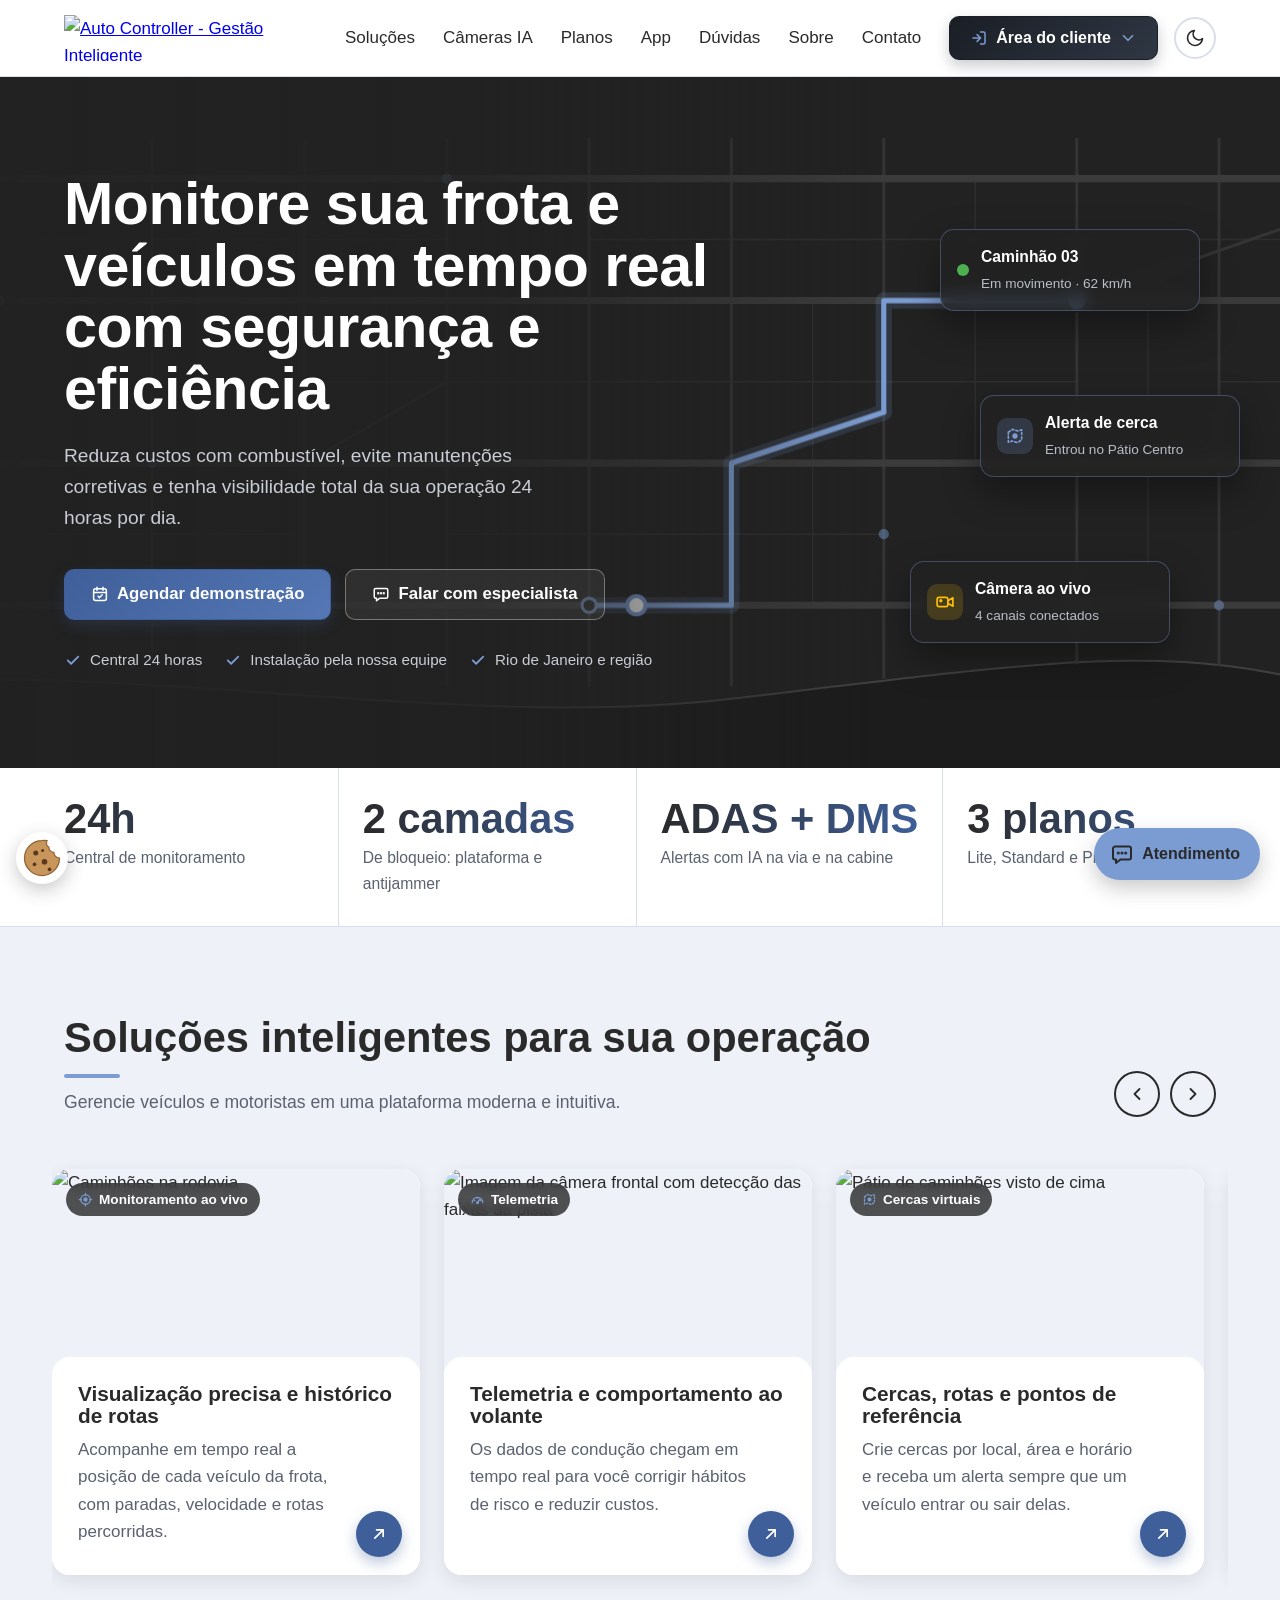
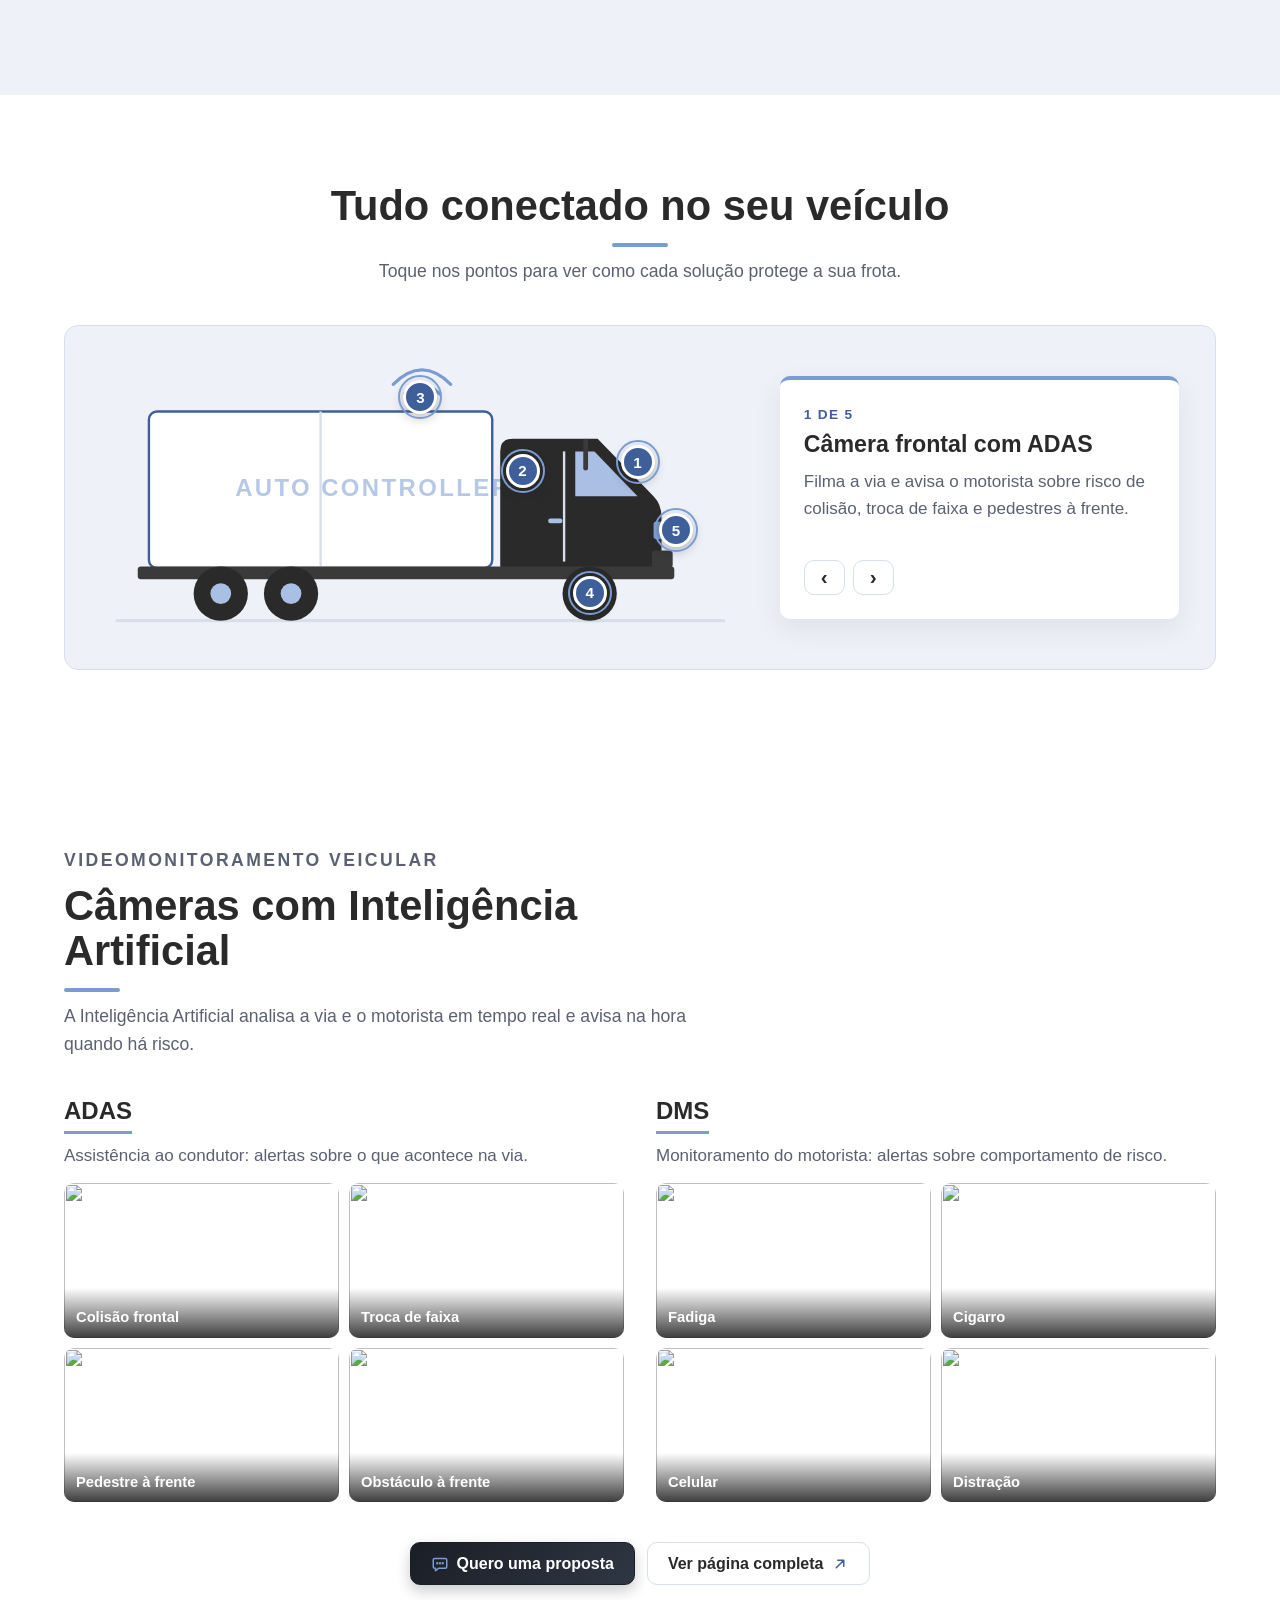
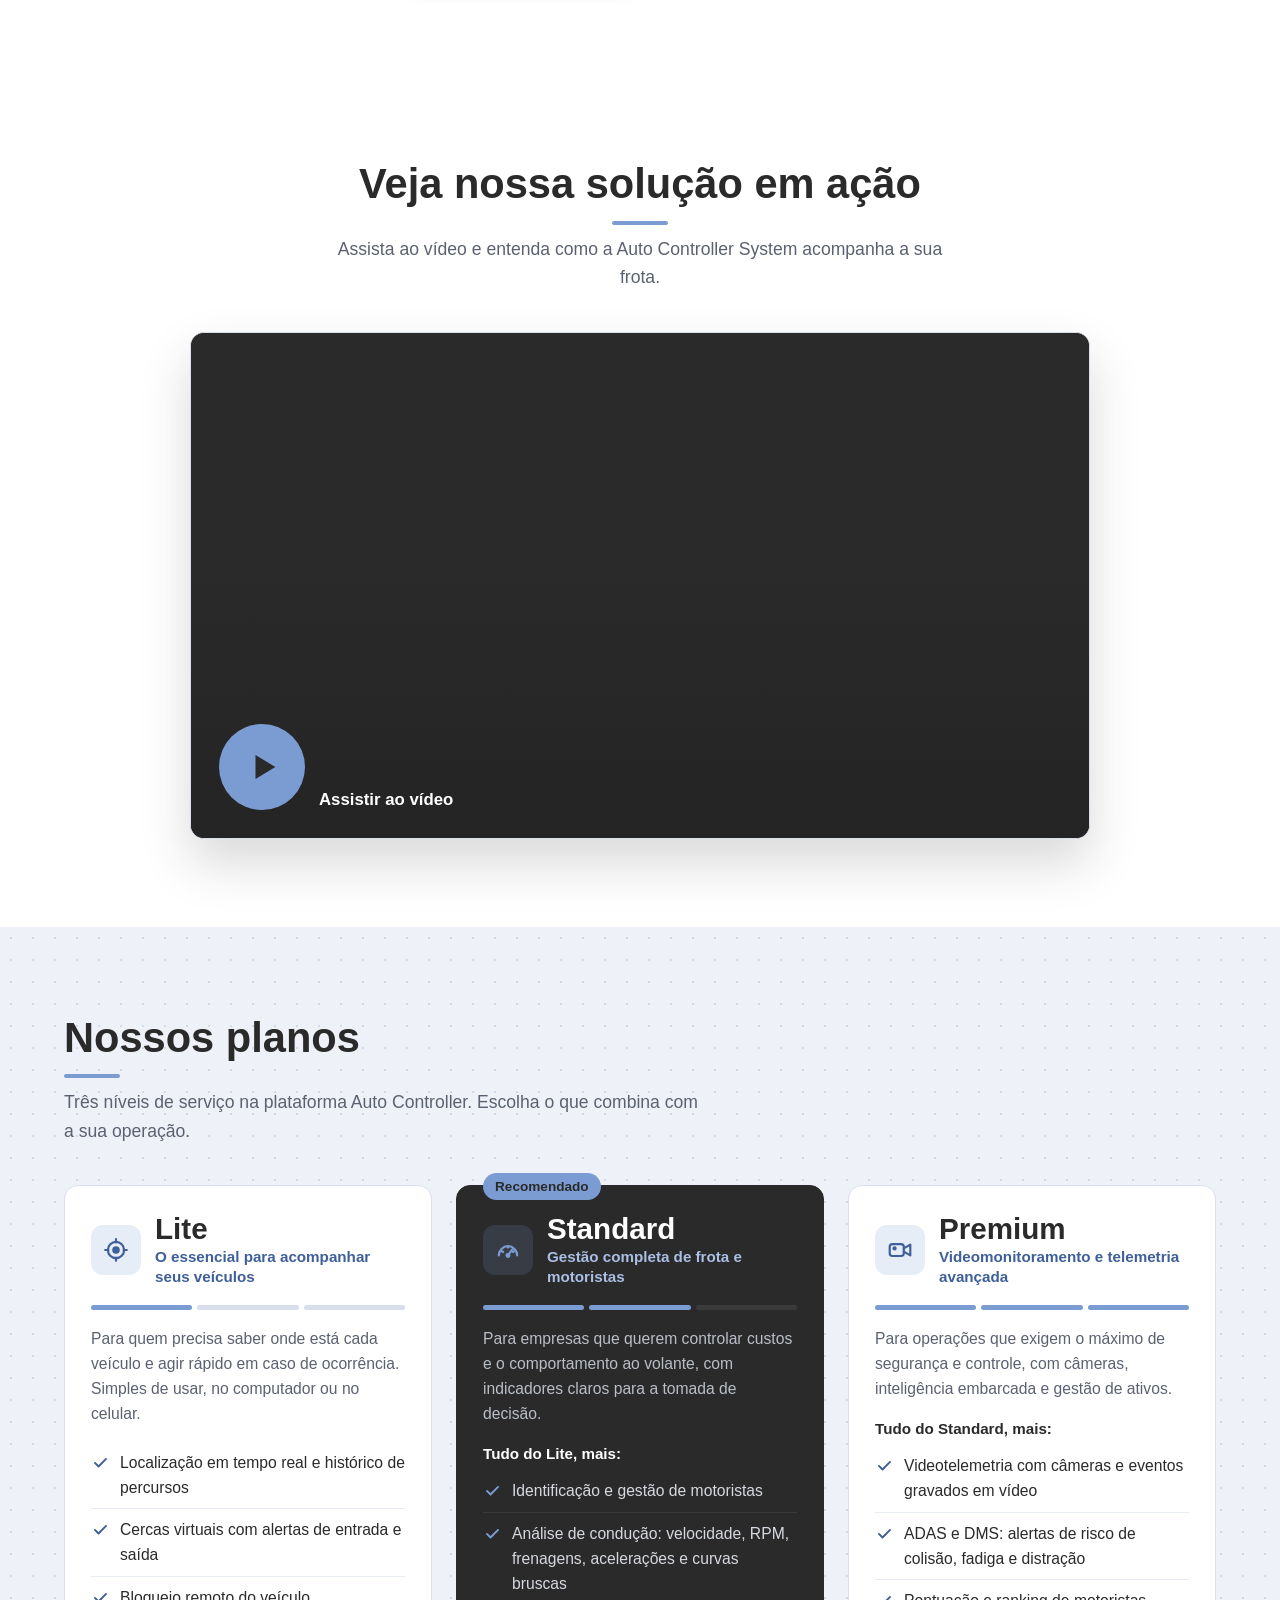
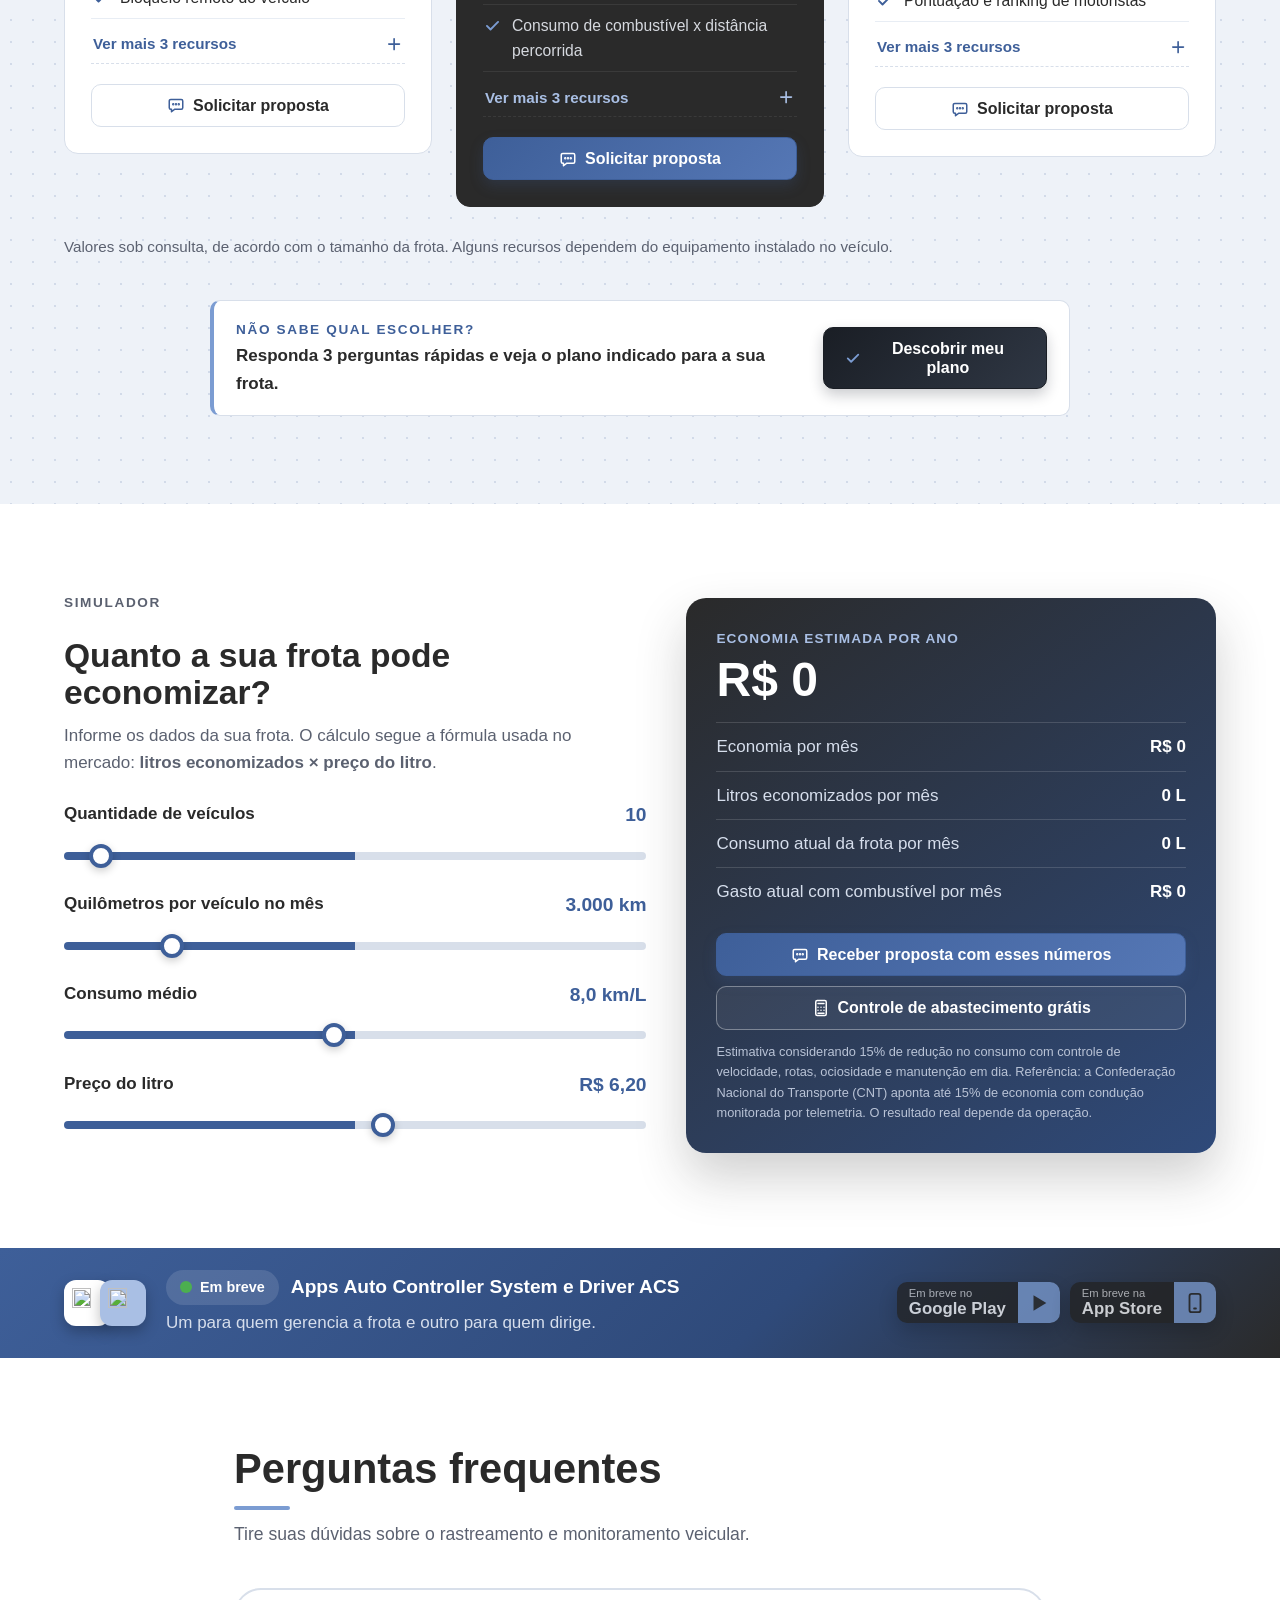
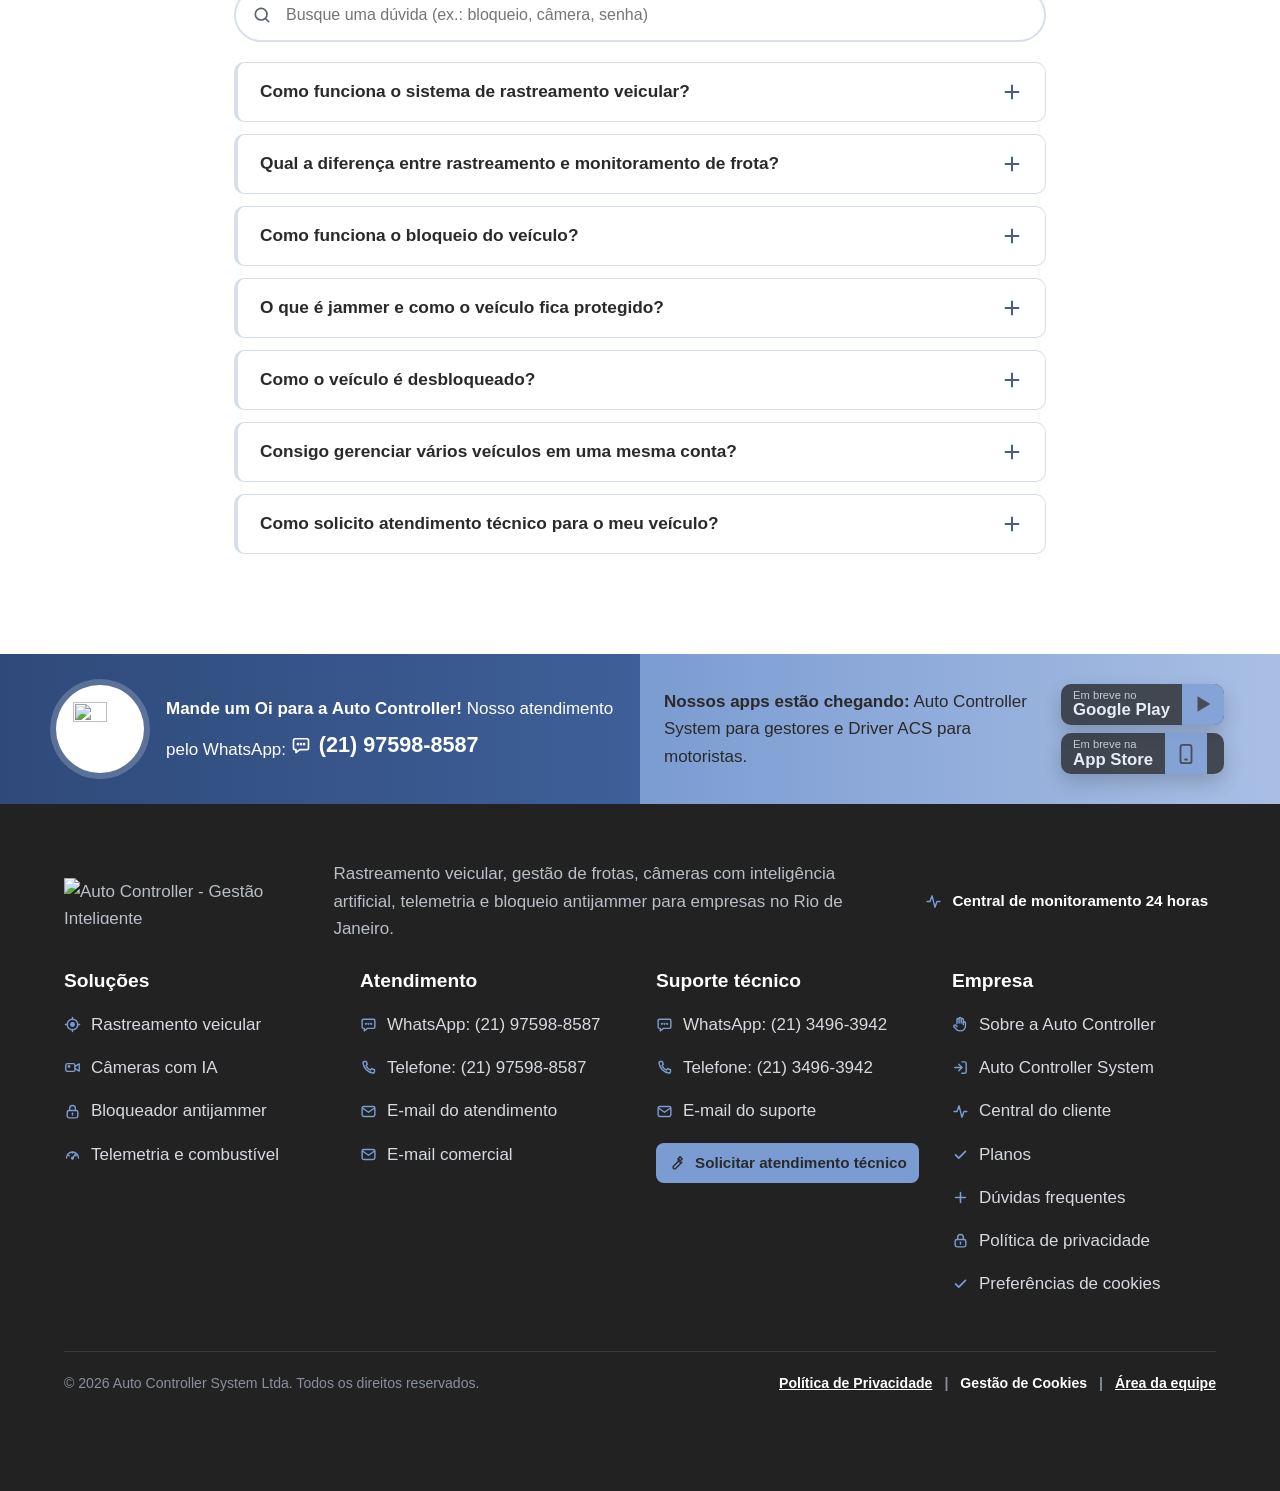
==== index.html @ be64b448 "Site v40.1 – central de atendimento - Central de atendimento própria (atendimento.js): dúvidas frequ" ====
<!DOCTYPE html>
<html lang="pt-BR">
<head>
  <meta charset="UTF-8">
  <meta name="viewport" content="width=device-width, initial-scale=1.0">
  <title>Auto Controller System | Rastreamento de Frotas no RJ</title>
  <meta name="description" content="Rastreamento veicular, câmeras com IA (ADAS e DMS), telemetria e bloqueio antijammer para frotas no Rio de Janeiro. Central 24h. Peça sua proposta.">
  <!-- Palavras-chave (o Google quase não usa esta etiqueta, mas outros buscadores sim) -->
  <meta name="keywords" content="Auto Controller, Auto Controller System, rastreamento veicular, rastreador veicular, rastreamento de frotas, gestão de frotas, monitoramento de frotas, rastreador para caminhão, rastreamento de caminhões, videomonitoramento veicular, câmera para caminhão, câmera com inteligência artificial, ADAS, DMS, sensor de fadiga, telemetria veicular, bloqueador veicular, bloqueio antijammer, rastreador Rio de Janeiro, rastreamento RJ">
  <meta name="robots" content="index, follow, max-image-preview:large">
  <link rel="canonical" href="https://autocontrollersystem.com.br/">

  <!-- Prévia ao compartilhar o link (WhatsApp, redes sociais) -->
  <meta property="og:type" content="website">
  <meta property="og:locale" content="pt_BR">
  <meta property="og:site_name" content="Auto Controller System">
  <meta property="og:title" content="Auto Controller System | Rastreamento de Frotas no RJ">
  <meta property="og:description" content="Rastreamento, câmeras, telemetria e bloqueio antijammer para a sua frota, no Rio de Janeiro.">
  <meta property="og:url" content="https://autocontrollersystem.com.br/">
  <meta property="og:image" content="https://autocontrollersystem.com.br/assets/og-imagem.jpg">
  <meta property="og:image:width" content="1200">
  <meta property="og:image:height" content="630">
  <meta name="twitter:card" content="summary_large_image">

  <!-- Dados da empresa para o Google (nome, endereço, telefones e e-mails) -->
  <script type="application/ld+json">
{
  "@context": "https://schema.org",
  "@graph": [
    {
      "@type": "WebSite",
      "@id": "https://autocontrollersystem.com.br/#site",
      "url": "https://autocontrollersystem.com.br/",
      "name": "Auto Controller System",
      "inLanguage": "pt-BR",
      "alternateName": [
        "Auto Controller",
        "AC System"
      ],
      "publisher": {
        "@id": "https://autocontrollersystem.com.br/#empresa"
      }
    },
    {
      "@type": [
        "LocalBusiness",
        "AutomotiveBusiness"
      ],
      "@id": "https://autocontrollersystem.com.br/#empresa",
      "name": "Auto Controller System",
      "legalName": "Auto Controller System Ltda",
      "url": "https://autocontrollersystem.com.br/",
      "logo": "https://autocontrollersystem.com.br/assets/logo-auto-controller.png",
      "image": "https://autocontrollersystem.com.br/assets/og-imagem.jpg",
      "description": "Rastreamento veicular, gestão e monitoramento de frotas, videomonitoramento com câmeras com inteligência artificial (ADAS e DMS), telemetria e bloqueio antijammer no Rio de Janeiro.",
      "email": "atendimento@autocontrollersystem.com.br",
      "telephone": "+55-21-97598-8587",
      "areaServed": [
        {
          "@type": "City",
          "name": "Rio de Janeiro"
        },
        {
          "@type": "State",
          "name": "Rio de Janeiro"
        }
      ],
      "contactPoint": [
        {
          "@type": "ContactPoint",
          "contactType": "customer service",
          "telephone": "+55-21-97598-8587",
          "email": "atendimento@autocontrollersystem.com.br",
          "availableLanguage": "Portuguese"
        },
        {
          "@type": "ContactPoint",
          "contactType": "technical support",
          "telephone": "+55-21-3496-3942",
          "email": "suporte@autocontrollersystem.com.br",
          "availableLanguage": "Portuguese"
        }
      ],
      "alternateName": [
        "Auto Controller",
        "AC System",
        "Auto Controller Rastreamento"
      ],
      "knowsAbout": [
        "Rastreamento veicular",
        "Gestão de frotas",
        "Telemetria",
        "Videomonitoramento veicular",
        "ADAS",
        "DMS",
        "Bloqueador antijammer"
      ],
      "hasOfferCatalog": {
        "@type": "OfferCatalog",
        "name": "Soluções Auto Controller",
        "itemListElement": [
          {
            "@type": "Offer",
            "itemOffered": {
              "@type": "Service",
              "name": "Rastreamento veicular e de frotas",
              "description": "Localização em tempo real, histórico de rotas, cercas virtuais e alertas.",
              "areaServed": "Rio de Janeiro",
              "url": "https://autocontrollersystem.com.br/rastreamento-veicular.html"
            }
          },
          {
            "@type": "Offer",
            "itemOffered": {
              "@type": "Service",
              "name": "Videomonitoramento com câmeras e IA",
              "description": "Câmeras no veículo com alertas ADAS (colisão, faixa, pedestre) e DMS (fadiga, celular, distração).",
              "areaServed": "Rio de Janeiro",
              "url": "https://autocontrollersystem.com.br/cameras-com-ia.html"
            }
          },
          {
            "@type": "Offer",
            "itemOffered": {
              "@type": "Service",
              "name": "Telemetria veicular",
              "description": "Velocidade, RPM, ignição e comportamento do motorista.",
              "areaServed": "Rio de Janeiro",
              "url": "https://autocontrollersystem.com.br/telemetria-veicular.html"
            }
          },
          {
            "@type": "Offer",
            "itemOffered": {
              "@type": "Service",
              "name": "Bloqueio em duas camadas",
              "description": "Bloqueio pela plataforma e bloqueador inteligente contra jammer e violação.",
              "areaServed": "Rio de Janeiro",
              "url": "https://autocontrollersystem.com.br/bloqueador-antijammer.html"
            }
          },
          {
            "@type": "Offer",
            "itemOffered": {
              "@type": "Service",
              "name": "Gestão de manutenção e hodômetro",
              "description": "Alertas de revisão por data ou quilometragem e controle de despesas.",
              "areaServed": "Rio de Janeiro"
            }
          }
        ]
      }
    }
  ]
}
  </script>
  <meta name="theme-color" content="#2A2A2A">
  <!-- Ícones do site (aba do navegador e atalho no celular) -->
  <!-- Ícone da aba: SVG que se adapta ao tema claro/escuro; PNG com fundo branco para navegadores antigos -->
  <link rel="icon" type="image/svg+xml" href="assets/favicon.svg">
  <link rel="icon" type="image/png" sizes="64x64" href="assets/favicon.png">
  <link rel="apple-touch-icon" href="assets/apple-touch-icon.png">
  <!-- Fonte Barlow salva na própria hospedagem (pasta assets/fonts) -->
  <link rel="preload" href="assets/fonts/barlow-semi-condensed-latin-700-normal.woff2" as="font" type="font/woff2" crossorigin>
  <link rel="preload" href="assets/fonts/barlow-latin-400-normal.woff2" as="font" type="font/woff2" crossorigin>
  <link rel="stylesheet" href="style.css?v=40">
  <!-- v38: logo do assistente sempre num círculo branco (no modo escuro o círculo grafite sumia no fundo) -->
  <style>
    .assistente-avatar{width:36px!important;height:36px!important;flex:0 0 36px;border-radius:50%;
      background:#fff!important;padding:0!important;object-fit:contain;filter:none!important;
      box-shadow:0 0 0 2px rgba(255,255,255,.14)}
  </style>
  <!-- Marca a página como "com JavaScript" para ativar os recursos interativos -->
  <script>document.documentElement.classList.add("js");</script>
  <!-- Modo escuro carrega antes do conteúdo, para a página não "piscar" -->
  <script src="tema.js?v=34"></script>
</head>
<body>

  <!-- ===== Ícones próprios do site (desenho em SVG, cor controlada pelo CSS) ===== -->
  <svg xmlns="http://www.w3.org/2000/svg" style="display:none">
    <defs>
      <!-- Acessar plataforma: seta entrando -->
      <symbol id="i-login" viewBox="0 0 24 24" fill="none" stroke="currentColor" stroke-width="2" stroke-linecap="round" stroke-linejoin="round">
        <path d="M14 4h4a2 2 0 0 1 2 2v12a2 2 0 0 1-2 2h-4"/><path d="M9.5 16.5 14 12 9.5 7.5"/><path d="M14 12H4"/>
      </symbol>
      <!-- Endereço: marcador de mapa -->
      <symbol id="i-pin" viewBox="0 0 24 24" fill="none" stroke="currentColor" stroke-width="2" stroke-linecap="round" stroke-linejoin="round">
        <path d="M12 21.5s-7-6.1-7-11.5a7 7 0 0 1 14 0c0 5.4-7 11.5-7 11.5z"/><circle cx="12" cy="10" r="2.6"/>
      </symbol>
      <!-- Telefone -->
      <symbol id="i-phone" viewBox="0 0 24 24" fill="none" stroke="currentColor" stroke-width="2" stroke-linecap="round" stroke-linejoin="round">
        <path d="M6.2 3.5h2.6l1.7 4.3-2.1 1.4a11.5 11.5 0 0 0 6.4 6.4l1.4-2.1 4.3 1.7v2.6a2 2 0 0 1-2.1 2A16.6 16.6 0 0 1 4.2 5.6a2 2 0 0 1 2-2.1z"/>
      </symbol>
      <!-- E-mail -->
      <symbol id="i-mail" viewBox="0 0 24 24" fill="none" stroke="currentColor" stroke-width="2" stroke-linecap="round" stroke-linejoin="round">
        <rect x="3" y="5" width="18" height="14" rx="2.5"/><path d="m3.5 7 8.5 6 8.5-6"/>
      </symbol>
      <!-- Conversa (WhatsApp / especialista) -->
      <symbol id="i-chat" viewBox="0 0 24 24" fill="none" stroke="currentColor" stroke-width="2" stroke-linecap="round" stroke-linejoin="round">
        <path d="M5 4.5h14a2 2 0 0 1 2 2v9a2 2 0 0 1-2 2h-8.5L6 21v-3.5H5a2 2 0 0 1-2-2v-9a2 2 0 0 1 2-2z"/>
        <circle cx="8.3" cy="11" r=".6" fill="currentColor"/><circle cx="12" cy="11" r=".6" fill="currentColor"/><circle cx="15.7" cy="11" r=".6" fill="currentColor"/>
      </symbol>
      <!-- Agenda (demonstração) -->
      <symbol id="i-calendar" viewBox="0 0 24 24" fill="none" stroke="currentColor" stroke-width="2" stroke-linecap="round" stroke-linejoin="round">
        <rect x="3.5" y="5" width="17" height="15.5" rx="2.5"/><path d="M3.5 10h17M8 3v4M16 3v4"/><path d="m9.5 15 1.8 1.8 3.5-3.6"/>
      </symbol>
      <!-- Monitoramento ao vivo: alvo/radar -->
      <symbol id="i-live" viewBox="0 0 24 24" fill="none" stroke="currentColor" stroke-width="2" stroke-linecap="round" stroke-linejoin="round">
        <circle cx="12" cy="12" r="7.5"/><circle cx="12" cy="12" r="2.5" fill="currentColor"/><path d="M12 2v3M12 19v3M2 12h3M19 12h3"/>
      </symbol>
      <!-- Cercas virtuais: área tracejada -->
      <symbol id="i-fence" viewBox="0 0 24 24" fill="none" stroke="currentColor" stroke-width="2" stroke-linecap="round" stroke-linejoin="round">
        <path d="M4 7.5 9 4l6.5 2L20 4.5v12L15 20l-6.5-2L4 19.5z" stroke-dasharray="2.6 2.6"/><circle cx="12" cy="12" r="2.2" fill="currentColor"/>
      </symbol>
      <!-- KM e manutenção: velocímetro -->
      <symbol id="i-gauge" viewBox="0 0 24 24" fill="none" stroke="currentColor" stroke-width="2" stroke-linecap="round" stroke-linejoin="round">
        <path d="M3.5 17a8.5 8.5 0 1 1 17 0"/><path d="m12 17 4-5.5"/><circle cx="12" cy="17" r="1.3" fill="currentColor"/><path d="M6.5 13.2l1 .6M12 8.6v1.2M17.5 13.2l-1 .6"/>
      </symbol>
      <!-- Manutenção: chave de boca -->
      <symbol id="i-wrench" viewBox="0 0 24 24" fill="none" stroke="currentColor" stroke-width="2" stroke-linecap="round" stroke-linejoin="round">
        <path d="M14.5 6.5a4 4 0 0 0 5 5l-8.8 8.8a2.1 2.1 0 0 1-3-3l8.8-8.8z"/><path d="M14.5 6.5 17 4l3 3-2.5 2.5"/>
      </symbol>
      <!-- Bloqueio e segurança: cadeado com escudo -->
      <symbol id="i-lock" viewBox="0 0 24 24" fill="none" stroke="currentColor" stroke-width="2" stroke-linecap="round" stroke-linejoin="round">
        <rect x="4.5" y="10.5" width="15" height="10.5" rx="2.5"/><path d="M8 10.5V7.5a4 4 0 0 1 8 0v3"/><path d="M12 14.5v2.5"/>
      </symbol>
      <!-- Câmera (videotelemetria) -->
      <symbol id="i-camera" viewBox="0 0 24 24" fill="none" stroke="currentColor" stroke-width="2" stroke-linecap="round" stroke-linejoin="round">
        <rect x="2.5" y="6.5" width="13" height="11" rx="2.5"/><path d="m15.5 10.5 6-3.5v10l-6-3.5"/><circle cx="7" cy="10.5" r="1" fill="currentColor"/>
      </symbol>
      <!-- Check dos recursos -->
      <symbol id="i-check" viewBox="0 0 24 24" fill="none" stroke="currentColor" stroke-width="2.4" stroke-linecap="round" stroke-linejoin="round">
        <path d="m5 12.5 4.5 4.5L19 7.5"/>
      </symbol>
      <!-- Mais (abrir / expandir) -->
      <symbol id="i-plus" viewBox="0 0 24 24" fill="none" stroke="currentColor" stroke-width="2.2" stroke-linecap="round">
        <path d="M12 5v14M5 12h14"/>
      </symbol>
      <!-- Enviar mensagem -->
      <symbol id="i-send" viewBox="0 0 24 24" fill="none" stroke="currentColor" stroke-width="2" stroke-linecap="round" stroke-linejoin="round">
        <path d="M4 12 20 4l-4 16-4-6.5z"/><path d="m12 13.5 8-9.5"/>
      </symbol>
      <!-- Seta para baixo (menu) -->
      <symbol id="i-chevron" viewBox="0 0 24 24" fill="none" stroke="currentColor" stroke-width="2.2" stroke-linecap="round" stroke-linejoin="round">
        <path d="m6 9 6 6 6-6"/>
      </symbol>
      <!-- Seta para links -->
      <symbol id="i-acess" viewBox="0 0 24 24" fill="none" stroke="currentColor" stroke-width="2" stroke-linecap="round" stroke-linejoin="round">
        <circle cx="12" cy="4" r="2"/><path d="M4 8l8 2 8-2M12 10v5M9 22l3-7 3 7"/>
      </symbol>
      <symbol id="i-lua" viewBox="0 0 24 24" fill="none" stroke="currentColor" stroke-width="2" stroke-linecap="round" stroke-linejoin="round">
        <path d="M21 12.8A9 9 0 1 1 11.2 3a7 7 0 0 0 9.8 9.8z"/>
      </symbol>
      <symbol id="i-sol" viewBox="0 0 24 24" fill="none" stroke="currentColor" stroke-width="2" stroke-linecap="round" stroke-linejoin="round">
        <circle cx="12" cy="12" r="4"/><path d="M12 2v2M12 20v2M4.9 4.9l1.4 1.4M17.7 17.7l1.4 1.4M2 12h2M20 12h2M4.9 19.1l1.4-1.4M17.7 6.3l1.4-1.4"/>
      </symbol>
      <symbol id="i-maos" viewBox="0 0 24 24" fill="none" stroke="currentColor" stroke-width="2" stroke-linecap="round" stroke-linejoin="round">
        <path d="M7 11V5a1.5 1.5 0 0 1 3 0v5M10 9V3.5a1.5 1.5 0 0 1 3 0V10M13 9.5V5a1.5 1.5 0 0 1 3 0v7"/><path d="M16 9.5a1.5 1.5 0 0 1 3 0V14a7 7 0 0 1-7 7h-1a7 7 0 0 1-5.6-2.8L3 15.5a1.6 1.6 0 0 1 2.5-2L7 15"/>
      </symbol>
      <symbol id="i-play" viewBox="0 0 24 24" fill="currentColor"><path d="M6 3.5v17l14-8.5z"/></symbol>
      <symbol id="i-celular" viewBox="0 0 24 24" fill="none" stroke="currentColor" stroke-width="2" stroke-linecap="round" stroke-linejoin="round">
        <rect x="6" y="2" width="12" height="20" rx="2.5"/><path d="M11 18h2"/>
      </symbol>
      <symbol id="i-arrow" viewBox="0 0 24 24" fill="none" stroke="currentColor" stroke-width="2" stroke-linecap="round" stroke-linejoin="round">
        <path d="M7 17 17 7M9 7h8v8"/>
      </symbol>
      <symbol id="qrFalso" viewBox="0 0 29 29"><path fill-rule="evenodd" d="M0 0h7v7h-7zM1 1v5h5v-5zM2 2h3v3h-3zM22 0h7v7h-7zM23 1v5h5v-5zM24 2h3v3h-3zM0 22h7v7h-7zM1 23v5h5v-5zM2 24h3v3h-3zM8 0h1v1h-1zM9 0h1v1h-1zM11 0h1v1h-1zM13 0h1v1h-1zM14 0h1v1h-1zM16 0h1v1h-1zM17 0h1v1h-1zM18 0h1v1h-1zM19 0h1v1h-1zM20 0h1v1h-1zM9 1h1v1h-1zM10 1h1v1h-1zM14 1h1v1h-1zM16 1h1v1h-1zM18 1h1v1h-1zM19 1h1v1h-1zM20 1h1v1h-1zM8 2h1v1h-1zM10 2h1v1h-1zM13 2h1v1h-1zM15 2h1v1h-1zM16 2h1v1h-1zM17 2h1v1h-1zM19 2h1v1h-1zM20 2h1v1h-1zM10 3h1v1h-1zM13 3h1v1h-1zM18 3h1v1h-1zM20 3h1v1h-1zM8 4h1v1h-1zM10 4h1v1h-1zM12 4h1v1h-1zM17 4h1v1h-1zM13 5h1v1h-1zM18 5h1v1h-1zM19 5h1v1h-1zM8 6h1v1h-1zM10 6h1v1h-1zM11 6h1v1h-1zM12 6h1v1h-1zM14 6h1v1h-1zM15 6h1v1h-1zM16 6h1v1h-1zM18 6h1v1h-1zM19 6h1v1h-1zM11 7h1v1h-1zM12 7h1v1h-1zM13 7h1v1h-1zM16 7h1v1h-1zM17 7h1v1h-1zM18 7h1v1h-1zM19 7h1v1h-1zM1 8h1v1h-1zM2 8h1v1h-1zM3 8h1v1h-1zM4 8h1v1h-1zM11 8h1v1h-1zM16 8h1v1h-1zM17 8h1v1h-1zM18 8h1v1h-1zM20 8h1v1h-1zM21 8h1v1h-1zM22 8h1v1h-1zM23 8h1v1h-1zM24 8h1v1h-1zM25 8h1v1h-1zM26 8h1v1h-1zM27 8h1v1h-1zM28 8h1v1h-1zM0 9h1v1h-1zM1 9h1v1h-1zM4 9h1v1h-1zM5 9h1v1h-1zM6 9h1v1h-1zM7 9h1v1h-1zM8 9h1v1h-1zM13 9h1v1h-1zM14 9h1v1h-1zM15 9h1v1h-1zM16 9h1v1h-1zM18 9h1v1h-1zM19 9h1v1h-1zM22 9h1v1h-1zM24 9h1v1h-1zM0 10h1v1h-1zM1 10h1v1h-1zM2 10h1v1h-1zM6 10h1v1h-1zM7 10h1v1h-1zM14 10h1v1h-1zM16 10h1v1h-1zM17 10h1v1h-1zM18 10h1v1h-1zM19 10h1v1h-1zM20 10h1v1h-1zM23 10h1v1h-1zM27 10h1v1h-1zM28 10h1v1h-1zM0 11h1v1h-1zM1 11h1v1h-1zM2 11h1v1h-1zM9 11h1v1h-1zM15 11h1v1h-1zM17 11h1v1h-1zM20 11h1v1h-1zM21 11h1v1h-1zM24 11h1v1h-1zM25 11h1v1h-1zM26 11h1v1h-1zM0 12h1v1h-1zM4 12h1v1h-1zM6 12h1v1h-1zM7 12h1v1h-1zM12 12h1v1h-1zM15 12h1v1h-1zM16 12h1v1h-1zM17 12h1v1h-1zM18 12h1v1h-1zM20 12h1v1h-1zM21 12h1v1h-1zM22 12h1v1h-1zM24 12h1v1h-1zM28 12h1v1h-1zM4 13h1v1h-1zM5 13h1v1h-1zM6 13h1v1h-1zM7 13h1v1h-1zM9 13h1v1h-1zM13 13h1v1h-1zM17 13h1v1h-1zM19 13h1v1h-1zM20 13h1v1h-1zM26 13h1v1h-1zM9 14h1v1h-1zM13 14h1v1h-1zM14 14h1v1h-1zM15 14h1v1h-1zM16 14h1v1h-1zM17 14h1v1h-1zM18 14h1v1h-1zM22 14h1v1h-1zM25 14h1v1h-1zM28 14h1v1h-1zM1 15h1v1h-1zM5 15h1v1h-1zM6 15h1v1h-1zM8 15h1v1h-1zM9 15h1v1h-1zM10 15h1v1h-1zM12 15h1v1h-1zM14 15h1v1h-1zM15 15h1v1h-1zM16 15h1v1h-1zM19 15h1v1h-1zM23 15h1v1h-1zM24 15h1v1h-1zM25 15h1v1h-1zM27 15h1v1h-1zM28 15h1v1h-1zM0 16h1v1h-1zM3 16h1v1h-1zM4 16h1v1h-1zM8 16h1v1h-1zM9 16h1v1h-1zM11 16h1v1h-1zM12 16h1v1h-1zM16 16h1v1h-1zM18 16h1v1h-1zM21 16h1v1h-1zM24 16h1v1h-1zM25 16h1v1h-1zM27 16h1v1h-1zM28 16h1v1h-1zM0 17h1v1h-1zM1 17h1v1h-1zM2 17h1v1h-1zM3 17h1v1h-1zM4 17h1v1h-1zM6 17h1v1h-1zM8 17h1v1h-1zM9 17h1v1h-1zM10 17h1v1h-1zM11 17h1v1h-1zM12 17h1v1h-1zM15 17h1v1h-1zM18 17h1v1h-1zM20 17h1v1h-1zM23 17h1v1h-1zM27 17h1v1h-1zM2 18h1v1h-1zM3 18h1v1h-1zM4 18h1v1h-1zM5 18h1v1h-1zM6 18h1v1h-1zM8 18h1v1h-1zM9 18h1v1h-1zM10 18h1v1h-1zM14 18h1v1h-1zM15 18h1v1h-1zM16 18h1v1h-1zM18 18h1v1h-1zM19 18h1v1h-1zM20 18h1v1h-1zM24 18h1v1h-1zM26 18h1v1h-1zM27 18h1v1h-1zM28 18h1v1h-1zM0 19h1v1h-1zM3 19h1v1h-1zM5 19h1v1h-1zM6 19h1v1h-1zM7 19h1v1h-1zM8 19h1v1h-1zM9 19h1v1h-1zM10 19h1v1h-1zM11 19h1v1h-1zM12 19h1v1h-1zM19 19h1v1h-1zM20 19h1v1h-1zM22 19h1v1h-1zM25 19h1v1h-1zM2 20h1v1h-1zM12 20h1v1h-1zM13 20h1v1h-1zM14 20h1v1h-1zM15 20h1v1h-1zM16 20h1v1h-1zM23 20h1v1h-1zM8 21h1v1h-1zM10 21h1v1h-1zM11 21h1v1h-1zM12 21h1v1h-1zM14 21h1v1h-1zM18 21h1v1h-1zM24 21h1v1h-1zM25 21h1v1h-1zM26 21h1v1h-1zM28 21h1v1h-1zM9 22h1v1h-1zM10 22h1v1h-1zM11 22h1v1h-1zM15 22h1v1h-1zM19 22h1v1h-1zM21 22h1v1h-1zM24 22h1v1h-1zM28 22h1v1h-1zM8 23h1v1h-1zM9 23h1v1h-1zM11 23h1v1h-1zM13 23h1v1h-1zM16 23h1v1h-1zM21 23h1v1h-1zM24 23h1v1h-1zM25 23h1v1h-1zM28 23h1v1h-1zM8 24h1v1h-1zM9 24h1v1h-1zM10 24h1v1h-1zM12 24h1v1h-1zM15 24h1v1h-1zM19 24h1v1h-1zM20 24h1v1h-1zM21 24h1v1h-1zM24 24h1v1h-1zM25 24h1v1h-1zM26 24h1v1h-1zM27 24h1v1h-1zM28 24h1v1h-1zM9 25h1v1h-1zM11 25h1v1h-1zM12 25h1v1h-1zM14 25h1v1h-1zM15 25h1v1h-1zM24 25h1v1h-1zM8 26h1v1h-1zM9 26h1v1h-1zM11 26h1v1h-1zM13 26h1v1h-1zM14 26h1v1h-1zM17 26h1v1h-1zM19 26h1v1h-1zM21 26h1v1h-1zM22 26h1v1h-1zM23 26h1v1h-1zM24 26h1v1h-1zM27 26h1v1h-1zM9 27h1v1h-1zM10 27h1v1h-1zM11 27h1v1h-1zM12 27h1v1h-1zM13 27h1v1h-1zM14 27h1v1h-1zM15 27h1v1h-1zM16 27h1v1h-1zM20 27h1v1h-1zM21 27h1v1h-1zM23 27h1v1h-1zM24 27h1v1h-1zM25 27h1v1h-1zM26 27h1v1h-1zM28 27h1v1h-1zM11 28h1v1h-1zM12 28h1v1h-1zM13 28h1v1h-1zM14 28h1v1h-1zM15 28h1v1h-1zM19 28h1v1h-1zM20 28h1v1h-1zM25 28h1v1h-1zM26 28h1v1h-1z"/></symbol>
      <symbol id="i-livro" viewBox="0 0 24 24" fill="none" stroke="currentColor" stroke-width="2" stroke-linecap="round" stroke-linejoin="round">
        <path d="M4 19.5A2.5 2.5 0 0 1 6.5 17H20V3H6.5A2.5 2.5 0 0 0 4 5.5z"/><path d="M4 19.5A2.5 2.5 0 0 0 6.5 22H20v-5"/>
      </symbol>
      <symbol id="i-pulso" viewBox="0 0 24 24" fill="none" stroke="currentColor" stroke-width="2" stroke-linecap="round" stroke-linejoin="round">
        <path d="M3 12h4l3-8 4 16 3-8h4"/>
      </symbol>
      <symbol id="i-busca" viewBox="0 0 24 24" fill="none" stroke="currentColor" stroke-width="2" stroke-linecap="round">
        <circle cx="11" cy="11" r="7"/><path d="m20 20-3.5-3.5"/>
      </symbol>
      <symbol id="i-calc" viewBox="0 0 24 24" fill="none" stroke="currentColor" stroke-width="2" stroke-linecap="round" stroke-linejoin="round">
        <rect x="5" y="2" width="14" height="20" rx="2"/><path d="M8 6h8M8 11h.01M12 11h.01M16 11h.01M8 15h.01M12 15h.01M16 15h.01M8 19h8"/>
      </symbol>
      <symbol id="i-aspas" viewBox="0 0 24 24" fill="currentColor"><path d="M4 17h5l2-4V7H5v6h3zm9 0h5l2-4V7h-6v6h3z"/></symbol>
    </defs>
  </svg>


  <!-- ===== Cabeçalho ===== -->
  <header class="site-header">
    <div class="header-inner">
      <a href="#" class="logo-container" aria-label="Auto Controller System - início">
        <img src="assets/logo-auto-controller.png" alt="Auto Controller - Gestão Inteligente" class="logo-img" width="480" height="93">
      </a>

      <!-- Botão do menu (celular) -->
      <button class="menu-toggle" id="menuToggle" aria-label="Abrir menu" aria-expanded="false" aria-controls="navMenu">
        <span></span>
        <span></span>
        <span></span>
      </button>

      <nav id="navMenu">
        <a href="#solucoes" class="nav-link"><span>Soluções</span><svg class="ico nav-seta" aria-hidden="true"><use href="#i-chevron"></use></svg></a>
        <a href="#cameras-ia" class="nav-link"><span>Câmeras IA</span><svg class="ico nav-seta" aria-hidden="true"><use href="#i-chevron"></use></svg></a>
        <a href="#planos" class="nav-link"><span>Planos</span><svg class="ico nav-seta" aria-hidden="true"><use href="#i-chevron"></use></svg></a>
        <a href="#apps" class="nav-link"><span>App</span><svg class="ico nav-seta" aria-hidden="true"><use href="#i-chevron"></use></svg></a>
        <a href="#faq" class="nav-link"><span>Dúvidas</span><svg class="ico nav-seta" aria-hidden="true"><use href="#i-chevron"></use></svg></a>
        <a href="sobre.html" class="nav-link"><span>Sobre</span><svg class="ico nav-seta" aria-hidden="true"><use href="#i-chevron"></use></svg></a>
        <a href="#contato" class="nav-link"><span>Contato</span><svg class="ico nav-seta" aria-hidden="true"><use href="#i-chevron"></use></svg></a>
        <!-- Título da área de acesso (aparece só no menu do celular) -->
        <p class="nav-titulo">Acesse sua conta</p>
        <!-- Área do cliente: acesso à plataforma e ao pedido de atendimento técnico -->
        <div class="area-cliente" id="areaCliente">
          <button type="button" class="btn btn--grafite btn-portal" id="areaClienteBotao" aria-expanded="false" aria-controls="areaClienteMenu">
            <svg class="ico" aria-hidden="true"><use href="#i-login"></use></svg><span>Área do cliente</span><svg class="ico area-cliente-seta" aria-hidden="true"><use href="#i-chevron"></use></svg>
          </button>
          <div class="area-cliente-menu" id="areaClienteMenu" hidden>
            <p class="area-titulo">Acesse a sua plataforma</p>
            <!-- Nomes: Auto Controller System = gestao.autocontrollersystem.com.br (Uffizio) · AC Gestão = Wialon · AC Rastreamento = Movit -->
            <a href="https://gestao.autocontrollersystem.com.br" target="_blank" rel="noopener" class="area-item">
              <span class="area-item-ico area-item-ico--gestao"><svg class="ico" aria-hidden="true"><use href="#i-live"></use></svg></span>
              <span class="area-item-texto"><strong>Auto Controller System</strong><small>Rastreamento, câmeras e relatórios</small></span>
              <svg class="ico area-item-seta" aria-hidden="true"><use href="#i-arrow"></use></svg>
            </a>
            <a href="https://hosting.wialon.us/?lang=br" target="_blank" rel="noopener" class="area-item">
              <span class="area-item-ico area-item-ico--frota"><svg class="ico" aria-hidden="true"><use href="#i-fence"></use></svg></span>
              <span class="area-item-texto"><strong>AC Gestão</strong><small>Gestão de frotas e logística</small></span>
              <svg class="ico area-item-seta" aria-hidden="true"><use href="#i-arrow"></use></svg>
            </a>
            <a href="https://ap2.stc.srv.br/admin/tecnocontroller/" target="_blank" rel="noopener" class="area-item">
              <span class="area-item-ico area-item-ico--rastreio"><svg class="ico" aria-hidden="true"><use href="#i-pin"></use></svg></span>
              <span class="area-item-texto"><strong>AC Rastreamento</strong><small>Localização e segurança do veículo</small></span>
              <svg class="ico area-item-seta" aria-hidden="true"><use href="#i-arrow"></use></svg>
            </a>
            <p class="area-titulo">Serviços</p>
            <a href="#central" class="area-item" data-abrir-central>
              <span class="area-item-ico"><svg class="ico" aria-hidden="true"><use href="#i-pulso"></use></svg></span>
              <span class="area-item-texto"><strong>Central do cliente</strong><small>Acompanhar OS e pedir atendimento</small></span>
              <svg class="ico area-item-seta" aria-hidden="true"><use href="#i-arrow"></use></svg>
            </a>
            <a href="https://script.google.com/macros/s/AKfycbzJ_DV1L9kXMomIuG3_3sHV-OYKAkoXitFosEpXJYjXuYYOd0pHFJPQZP9YWFRV_DYZ-Q/exec" target="_blank" rel="noopener" class="area-item">
              <span class="area-item-ico"><svg class="ico" aria-hidden="true"><use href="#i-wrench"></use></svg></span>
              <span class="area-item-texto"><strong>Solicitar atendimento técnico</strong><small>Formulário de ordem de serviço</small></span>
              <svg class="ico area-item-seta" aria-hidden="true"><use href="#i-arrow"></use></svg>
            </a>
            <p class="area-ajuda">Não sabe qual é a sua? <a href="https://wa.me/552134963942?text=Ol%C3%A1%21%20Qual%20plataforma%20eu%20uso%3F" target="_blank" rel="noopener">Pergunte ao suporte</a></p>
          </div>
        </div>

        <!-- Atalhos de contato (aparecem só no menu do celular) -->
        <div class="nav-contato">
          <p class="nav-titulo">Fale com a gente</p>
          <a href="https://wa.me/5521975988587?text=Ol%C3%A1%21%20Vim%20pelo%20site%20e%20gostaria%20de%20atendimento." target="_blank" rel="noopener" class="btn btn--azul"><svg class="ico" aria-hidden="true"><use href="#i-chat"></use></svg><span>WhatsApp do atendimento</span></a>
          <button type="button" class="btn btn--contorno" data-abrir-assistente><svg class="ico" aria-hidden="true"><use href="#i-chat"></use></svg><span>Tire suas dúvidas com o assistente</span></button>
        </div>
      </nav>

      <!-- v31: modo escuro no cabeçalho (o painel de acessibilidade foi retirado) -->
      <button type="button" class="tema-btn" aria-pressed="false" aria-label="Mudar para o modo escuro" title="Modo escuro">
        <svg class="tema-ico tema-ico--lua" viewBox="0 0 24 24" fill="none" stroke="currentColor" stroke-width="2" stroke-linecap="round" stroke-linejoin="round" aria-hidden="true"><path d="M21 12.8A9 9 0 1 1 11.2 3a7 7 0 0 0 9.8 9.8z"/></svg>
        <svg class="tema-ico tema-ico--sol" viewBox="0 0 24 24" fill="none" stroke="currentColor" stroke-width="2" stroke-linecap="round" aria-hidden="true"><circle cx="12" cy="12" r="4.5"/><path d="M12 2v2.5M12 19.5V22M2 12h2.5M19.5 12H22M4.9 4.9l1.8 1.8M17.3 17.3l1.8 1.8M4.9 19.1l1.8-1.8M17.3 6.7l1.8-1.8"/></svg>
      </button>
    </div>
  </header>

  <main>
  <!-- ===== Topo (hero) ===== -->
  <section class="hero">
    <!-- Fundo do topo: mapa de ruas desenhado em SVG, com a orla e uma rota em azul AC -->
    <svg class="hero-map" viewBox="0 0 1440 680" preserveAspectRatio="xMaxYMid slice" aria-hidden="true">
      <path class="mar" d="M0 600 C 300 570, 620 645, 900 612 S 1300 560, 1440 588 V680 H0 Z"/>
      <path class="orla" d="M0 600 C 300 570, 620 645, 900 612 S 1300 560, 1440 588"/>
      <g class="ruas-menores">
        <path d="M620 450H1050M330 300H1240M760 160H1440M980 220V520M1140 100V380M560 220V520M1310 220V520M100 450H480M180 160H620M1380 300H1440"/>
      </g>
      <g class="ruas">
        <path d="M180 60V575M330 60V575M480 60V585M620 60V600M760 60V600M900 60V600M1050 60V592M1240 60V578M1380 60V580"/>
        <path d="M480 380 620 300M1240 220 1440 150M0 300 180 220"/>
      </g>
      <g class="avenidas">
        <path d="M0 520H1440M0 380H1440M0 220H1440M0 100H1440M900 380 1050 330"/>
      </g>
      <g class="veiculos">
        <circle cx="330" cy="380" r="5"/><circle cx="1380" cy="520" r="5"/><circle cx="620" cy="100" r="5"/><circle cx="1050" cy="450" r="5"/><circle cx="180" cy="220" r="5"/>
      </g>
      <path class="rota-brilho" d="M760 520H900V380L1050 330V220H1240"/>
      <path class="rota" pathLength="1" d="M760 520H900V380L1050 330V220H1240"/>
      <!-- Veículo percorrendo a rota -->
      <circle class="rota-veiculo" r="9"><animateMotion dur="9s" repeatCount="indefinite" begin="2.6s" path="M760 520H900V380L1050 330V220H1240"/></circle>
      <circle class="rota-inicio" cx="760" cy="520" r="7"/>
      <circle class="rota-pulso" cx="1240" cy="220" r="10"/>
      <circle class="rota-fim" cx="1240" cy="220" r="10"/>
    </svg>
    <div class="hero-content">
      <h1>Monitore sua frota e veículos em tempo real com segurança e eficiência</h1>
      <p>Reduza custos com combustível, evite manutenções corretivas e tenha visibilidade total da sua operação 24 horas por dia.</p>
      <div class="hero-actions">
        <a href="https://wa.me/5521975988587?text=Ol%C3%A1%21%20Gostaria%20de%20agendar%20uma%20demonstra%C3%A7%C3%A3o." target="_blank" rel="noopener" class="btn btn--azul btn--grande"><svg class="ico" aria-hidden="true"><use href="#i-calendar"></use></svg><span>Agendar demonstração</span></a>
        <a href="https://wa.me/5521975988587?text=Ol%C3%A1%21%20Vim%20pelo%20site%20e%20gostaria%20de%20falar%20com%20um%20especialista." target="_blank" rel="noopener" class="btn btn--claro btn--grande"><svg class="ico" aria-hidden="true"><use href="#i-chat"></use></svg><span>Falar com especialista</span></a>
      </div>
      <ul class="hero-confianca">
        <li><svg class="ico" aria-hidden="true"><use href="#i-check"></use></svg>Central 24 horas</li>
        <li><svg class="ico" aria-hidden="true"><use href="#i-check"></use></svg>Instalação pela nossa equipe</li>
        <li><svg class="ico" aria-hidden="true"><use href="#i-check"></use></svg>Rio de Janeiro e região</li>
      </ul>
    </div>

    <!-- Cartões "ao vivo" sobre o mapa (ilustração, sem dados reais) -->
    <div class="hero-cards" aria-hidden="true">
      <div class="hero-card hero-card--1">
        <span class="hc-ponto hc-ponto--verde"></span>
        <div><strong>Caminhão 03</strong><small>Em movimento · 62 km/h</small></div>
      </div>
      <div class="hero-card hero-card--2">
        <span class="hc-ico"><svg class="ico"><use href="#i-fence"></use></svg></span>
        <div><strong>Alerta de cerca</strong><small>Entrou no Pátio Centro</small></div>
      </div>
      <div class="hero-card hero-card--3">
        <span class="hc-ico hc-ico--cam"><svg class="ico"><use href="#i-camera"></use></svg></span>
        <div><strong>Câmera ao vivo</strong><small>4 canais conectados</small></div>
      </div>
    </div>
  </section>

  <!-- ===== Indicadores ===== -->
  <!-- v30: os números 25%, -40% e +20% saíram (sem comprovação). Ficam só fatos do serviço. -->
  <section class="metrics-bar" aria-label="Diferenciais">
    <div class="metrics-grid">
      <div class="metric-item">
        <span class="metric-number">24h</span>
        <span class="metric-label">Central de monitoramento</span>
      </div>
      <div class="metric-item">
        <span class="metric-number">2 camadas</span>
        <span class="metric-label">De bloqueio: plataforma e antijammer</span>
      </div>
      <div class="metric-item">
        <span class="metric-number">ADAS + DMS</span>
        <span class="metric-label">Alertas com IA na via e na cabine</span>
      </div>
      <div class="metric-item">
        <span class="metric-number">3 planos</span>
        <span class="metric-label">Lite, Standard e Premium</span>
      </div>
    </div>
  </section>

  <!-- Fotos dos cards: Unsplash (licença livre). Se o Unsplash não carregar, entra a imagem de reserva em assets/solucoes/.
       Créditos: Bhargav Panchal, Nigel Tadyanehondo, Ayush Pappini, Ömer Haktan Bulut. -->
  <!-- ===== Soluções: carrossel de cards (passa sozinho a cada 6 s; setas, pontos e arrastar no celular) ===== -->
  <section class="faixa faixa--nevoa" id="solucoes">
    <div class="container">
      <div class="section-head section-head--linha">
        <div>
          <h2>Soluções inteligentes para sua operação</h2>
          <p>Gerencie veículos e motoristas em uma plataforma moderna e intuitiva.</p>
        </div>
        <div class="carrossel-setas">
          <button type="button" class="carrossel-seta" data-dir="-1" aria-label="Solução anterior"><svg class="ico" aria-hidden="true"><use href="#i-chevron"></use></svg></button>
          <button type="button" class="carrossel-seta carrossel-seta--prox" data-dir="1" aria-label="Próxima solução"><svg class="ico" aria-hidden="true"><use href="#i-chevron"></use></svg></button>
        </div>
      </div>

      <div class="carrossel" id="carrosselSolucoes" aria-roledescription="carrossel" aria-label="Soluções">
        <div class="carrossel-trilho">
          <article class="sol-card" aria-roledescription="slide" aria-label="1 de 5" data-solucao="monitoramento" data-pagina="rastreamento-veicular.html">
            <div class="sol-foto"><img src="https://images.unsplash.com/photo-1766785368863-f2188a8c8b32?w=800&amp;q=70&amp;auto=format&amp;fit=crop" srcset="https://images.unsplash.com/photo-1766785368863-f2188a8c8b32?w=480&amp;q=70&amp;auto=format&amp;fit=crop 480w, https://images.unsplash.com/photo-1766785368863-f2188a8c8b32?w=800&amp;q=70&amp;auto=format&amp;fit=crop 800w" sizes="(max-width: 600px) 88vw, 420px" onerror="this.onerror=null;this.removeAttribute('srcset');this.src='assets/solucoes/monitoramento.jpg'" alt="Caminhões na rodovia" loading="lazy"><span class="sol-tag"><svg class="ico" aria-hidden="true"><use href="#i-live"></use></svg>Monitoramento ao vivo</span></div>
            <div class="sol-corpo">
              <h3>Visualização precisa e histórico de rotas</h3>
              <p>Acompanhe em tempo real a posição de cada veículo da frota, com paradas, velocidade e rotas percorridas.</p>
              <button type="button" class="sol-mais" aria-label="Ver detalhes: Monitoramento ao vivo"><svg class="ico" aria-hidden="true"><use href="#i-arrow"></use></svg></button>
            </div>
            <template class="sol-detalhes"><ul class="sol-lista"><li><svg class="ico tab-check" aria-hidden="true"><use href="#i-check"></use></svg><span>Posições atualizadas via GPS/GPRS</span></li><li><svg class="ico tab-check" aria-hidden="true"><use href="#i-check"></use></svg><span>Alertas imediatos de excesso de velocidade</span></li><li><svg class="ico tab-check" aria-hidden="true"><use href="#i-check"></use></svg><span>Relatórios exportáveis em PDF e Excel</span></li></ul></template>
          </article>
          <article class="sol-card" aria-roledescription="slide" aria-label="2 de 5" data-solucao="telemetria" data-pagina="telemetria-veicular.html">
            <div class="sol-foto"><img src="assets/telemetria-camera-frontal.jpg" alt="Imagem da câmera frontal com detecção das faixas da pista" loading="lazy"><span class="sol-tag"><svg class="ico" aria-hidden="true"><use href="#i-gauge"></use></svg>Telemetria</span></div>
            <div class="sol-corpo">
              <h3>Telemetria e comportamento ao volante</h3>
              <p>Os dados de condução chegam em tempo real para você corrigir hábitos de risco e reduzir custos.</p>
              <button type="button" class="sol-mais" aria-label="Ver detalhes: Telemetria"><svg class="ico" aria-hidden="true"><use href="#i-arrow"></use></svg></button>
            </div>
            <template class="sol-detalhes"><ul class="sol-lista"><li><svg class="ico tab-check" aria-hidden="true"><use href="#i-check"></use></svg><span>Limites de velocidade mínima e máxima, com alertas e aviso no veículo</span></li><li><svg class="ico tab-check" aria-hidden="true"><use href="#i-check"></use></svg><span>Controle de RPM para uma condução mais econômica</span></li><li><svg class="ico tab-check" aria-hidden="true"><use href="#i-check"></use></svg><span>Menos risco de acidentes para o veículo, a carga e o motorista</span></li><li><svg class="ico tab-check" aria-hidden="true"><use href="#i-check"></use></svg><span>Redução de custos com combustível e manutenção</span></li></ul></template>
          </article>
          <article class="sol-card" aria-roledescription="slide" aria-label="3 de 5" data-solucao="cercas" data-pagina="rastreamento-veicular.html">
            <div class="sol-foto"><img src="https://images.unsplash.com/photo-1492168732976-2676c584c675?w=800&amp;q=70&amp;auto=format&amp;fit=crop" srcset="https://images.unsplash.com/photo-1492168732976-2676c584c675?w=480&amp;q=70&amp;auto=format&amp;fit=crop 480w, https://images.unsplash.com/photo-1492168732976-2676c584c675?w=800&amp;q=70&amp;auto=format&amp;fit=crop 800w" sizes="(max-width: 600px) 88vw, 420px" onerror="this.onerror=null;this.removeAttribute('srcset');this.src='assets/solucoes/cercas.jpg'" alt="Pátio de caminhões visto de cima" loading="lazy"><span class="sol-tag"><svg class="ico" aria-hidden="true"><use href="#i-fence"></use></svg>Cercas virtuais</span></div>
            <div class="sol-corpo">
              <h3>Cercas, rotas e pontos de referência</h3>
              <p>Crie cercas por local, área e horário e receba um alerta sempre que um veículo entrar ou sair delas.</p>
              <button type="button" class="sol-mais" aria-label="Ver detalhes: Cercas virtuais"><svg class="ico" aria-hidden="true"><use href="#i-arrow"></use></svg></button>
            </div>
            <template class="sol-detalhes"><ul class="sol-lista"><li><svg class="ico tab-check" aria-hidden="true"><use href="#i-check"></use></svg><span>Várias cercas, com horários definidos</span></li><li><svg class="ico tab-check" aria-hidden="true"><use href="#i-check"></use></svg><span>Alertas de entrada e saída no celular e por e-mail</span></li><li><svg class="ico tab-check" aria-hidden="true"><use href="#i-check"></use></svg><span>Rotas e roteirização com vários pontos de parada</span></li><li><svg class="ico tab-check" aria-hidden="true"><use href="#i-check"></use></svg><span>Cadastro de pontos de referência</span></li></ul></template>
          </article>
          <article class="sol-card" aria-roledescription="slide" aria-label="4 de 5" data-solucao="manutencao" data-pagina="telemetria-veicular.html">
            <div class="sol-foto"><img src="https://images.unsplash.com/photo-1706741843463-11efe018ea1b?w=800&amp;q=70&amp;auto=format&amp;fit=crop" srcset="https://images.unsplash.com/photo-1706741843463-11efe018ea1b?w=480&amp;q=70&amp;auto=format&amp;fit=crop 480w, https://images.unsplash.com/photo-1706741843463-11efe018ea1b?w=800&amp;q=70&amp;auto=format&amp;fit=crop 800w" sizes="(max-width: 600px) 88vw, 420px" onerror="this.onerror=null;this.removeAttribute('srcset');this.src='assets/solucoes/manutencao.jpg'" alt="Caminhão na oficina" loading="lazy"><span class="sol-tag"><svg class="ico" aria-hidden="true"><use href="#i-wrench"></use></svg>KM e manutenção</span></div>
            <div class="sol-corpo">
              <h3>Hodômetro e revisões em dia</h3>
              <p>Acompanhe a quilometragem exata e programe alertas de troca de óleo, pneus e revisões preventivas.</p>
              <button type="button" class="sol-mais" aria-label="Ver detalhes: KM e manutenção"><svg class="ico" aria-hidden="true"><use href="#i-arrow"></use></svg></button>
            </div>
            <template class="sol-detalhes"><ul class="sol-lista"><li><svg class="ico tab-check" aria-hidden="true"><use href="#i-check"></use></svg><span>Controle de despesas e uso do combustível</span></li><li><svg class="ico tab-check" aria-hidden="true"><use href="#i-check"></use></svg><span>Redução expressiva no desgaste de componentes</span></li><li><svg class="ico tab-check" aria-hidden="true"><use href="#i-check"></use></svg><span>Alertas por data ou quilometragem atingida</span></li></ul></template>
          </article>
          <article class="sol-card" aria-roledescription="slide" aria-label="5 de 5" data-solucao="bloqueio" data-pagina="bloqueador-antijammer.html">
            <div class="sol-foto"><img src="https://images.unsplash.com/photo-1698533188477-5fd401563eaa?w=800&amp;q=70&amp;auto=format&amp;fit=crop" srcset="https://images.unsplash.com/photo-1698533188477-5fd401563eaa?w=480&amp;q=70&amp;auto=format&amp;fit=crop 480w, https://images.unsplash.com/photo-1698533188477-5fd401563eaa?w=800&amp;q=70&amp;auto=format&amp;fit=crop 800w" sizes="(max-width: 600px) 88vw, 420px" onerror="this.onerror=null;this.removeAttribute('srcset');this.src='assets/solucoes/bloqueio.jpg'" alt="Caminhão estacionado à noite" loading="lazy"><span class="sol-tag"><svg class="ico" aria-hidden="true"><use href="#i-lock"></use></svg>Bloqueio e segurança</span></div>
            <div class="sol-corpo">
              <h3>Bloqueio em duas camadas de proteção</h3>
              <p>Além do bloqueio pela plataforma, o bloqueador inteligente age sozinho contra qualquer tentativa de burlar o rastreamento.</p>
              <button type="button" class="sol-mais" aria-label="Ver detalhes: Bloqueio e segurança"><svg class="ico" aria-hidden="true"><use href="#i-arrow"></use></svg></button>
            </div>
            <template class="sol-detalhes"><ul class="sol-lista"><li><svg class="ico tab-check" aria-hidden="true"><use href="#i-check"></use></svg><span>Bloqueio automático contra jammer</span></li><li><svg class="ico tab-check" aria-hidden="true"><use href="#i-check"></use></svg><span>Bloqueio imediato em caso de violação</span></li><li><svg class="ico tab-check" aria-hidden="true"><use href="#i-check"></use></svg><span>Módulos sem fio, difíceis de localizar</span></li><li><svg class="ico tab-check" aria-hidden="true"><use href="#i-check"></use></svg><span>Desbloqueio com senha de uso único</span></li></ul></template>
          </article>
        </div>
      </div>
      <div class="carrossel-pontos" id="carrosselPontos" role="group" aria-label="Escolher solução"></div>
    </div>

    <!-- Janela com os detalhes da solução -->
    <div class="janela-fundo" id="solFundo" hidden>
      <div class="janela" role="dialog" aria-modal="true" aria-labelledby="solTitulo">
        <button type="button" class="janela-fechar" id="solFechar" aria-label="Fechar">×</button>
        <p class="quiz-sobre" id="solTag"></p>
        <h3 id="solTitulo"></h3>
        <p class="janela-texto" id="solTexto"></p>
        <div id="solLista"></div>
        <div class="sol-acoes"><a href="https://wa.me/5521975988587?text=Ol%C3%A1%21%20Vim%20pelo%20site%20e%20gostaria%20de%20falar%20com%20um%20especialista." target="_blank" rel="noopener" class="btn btn--grafite" id="solCta"><svg class="ico" aria-hidden="true"><use href="#i-chat"></use></svg><span>Falar com especialista</span></a>
        <a href="rastreamento-veicular.html" class="btn btn--contorno" id="solPagina"><span>Ver página completa</span><svg class="ico" aria-hidden="true"><use href="#i-arrow"></use></svg></a></div>
      </div>
    </div>
  </section>

  <!-- ===== Veículo interativo: pontos clicáveis com cada solução (sem mostrar equipamentos) ===== -->
  <section class="faixa" id="como-funciona">
    <div class="container">
      <div class="section-head section-head--centro">
        <h2>Tudo conectado no seu veículo</h2>
        <p>Toque nos pontos para ver como cada solução protege a sua frota.</p>
      </div>

      <div class="veiculo-interativo" data-revelar>
        <div class="veiculo-cena">
          <!-- Ilustração própria (SVG), sem marcas ou equipamentos reais -->
          <svg class="veiculo-svg" viewBox="0 0 800 340" role="img" aria-label="Ilustração de um caminhão de frota">
            <line x1="20" y1="324" x2="780" y2="324" class="vs-chao"/>
            <rect x="60" y="62" width="430" height="196" rx="10" class="vs-bau"/>
            <line x1="275" y1="62" x2="275" y2="258" class="vs-linha"/>
            <text x="168" y="168" class="vs-marca">AUTO CONTROLLER</text>
            <path d="M500 258 V112 Q500 96 516 96 H622 L692 168 Q702 178 702 194 V258 Z" class="vs-cabine"/>
            <path d="M594 112 H618 L672 168 H594 Z" class="vs-vidro"/>
            <line x1="580" y1="112" x2="580" y2="250" class="vs-linha"/>
            <rect x="692" y="200" width="16" height="22" rx="3" class="vs-farol"/>
            <rect x="690" y="236" width="26" height="22" rx="4" class="vs-chassi"/>
            <rect x="604" y="96" width="6" height="40" rx="3" class="vs-chassi"/>
            <rect x="560" y="196" width="18" height="6" rx="3" class="vs-aro"/>
            <rect x="46" y="256" width="672" height="16" rx="4" class="vs-chassi"/>
            <circle cx="150" cy="290" r="34" class="vs-roda"/><circle cx="150" cy="290" r="13" class="vs-aro"/>
            <circle cx="238" cy="290" r="34" class="vs-roda"/><circle cx="238" cy="290" r="13" class="vs-aro"/>
            <circle cx="612" cy="290" r="34" class="vs-roda"/><circle cx="612" cy="290" r="13" class="vs-aro"/>
            <!-- ondas de sinal (conexão com a plataforma) -->
            <path d="M380 40 q22 -22 44 0" class="vs-sinal"/><path d="M366 28 q36 -36 72 0" class="vs-sinal vs-sinal--2"/>
          </svg>

          <button type="button" class="ponto" style="left:84%;top:37%" data-ponto="0" aria-label="Câmera frontal com ADAS"><span>1</span></button>
          <button type="button" class="ponto" style="left:66%;top:40%" data-ponto="1" aria-label="Câmera de cabine com DMS"><span>2</span></button>
          <button type="button" class="ponto" style="left:50%;top:13%" data-ponto="2" aria-label="Rastreamento em tempo real"><span>3</span></button>
          <button type="button" class="ponto" style="left:76.5%;top:85%" data-ponto="3" aria-label="Telemetria"><span>4</span></button>
          <button type="button" class="ponto" style="left:90%;top:62%" data-ponto="4" aria-label="Bloqueio em duas camadas"><span>5</span></button>
        </div>

        <div class="veiculo-info" aria-live="polite">
          <p class="veiculo-numero" id="pontoNumero">1 de 5</p>
          <h3 id="pontoTitulo">Câmera frontal com ADAS</h3>
          <p id="pontoTexto">Filma a via e avisa o motorista sobre risco de colisão, troca de faixa e pedestres à frente.</p>
          <div class="veiculo-nav">
            <button type="button" class="btn btn--contorno veiculo-btn" data-passo="-1" aria-label="Ponto anterior">‹</button>
            <button type="button" class="btn btn--contorno veiculo-btn" data-passo="1" aria-label="Próximo ponto">›</button>
          </div>
        </div>
      </div>
    </div>
  </section>

  <!-- ===== Câmeras com IA: apenas alertas ADAS e DMS (sem expor o equipamento) ===== -->
  <section class="faixa" id="cameras-ia">
    <div class="container">
      <div class="section-head">
        <p class="ia-sobretitulo">Videomonitoramento veicular</p>
        <h2>Câmeras com Inteligência Artificial</h2>
        <p>A Inteligência Artificial analisa a via e o motorista em tempo real e avisa na hora quando há risco.</p>
      </div>

      <div class="ia-grupos" data-revelar>
        <article class="ia-grupo">
          <header><h3>ADAS</h3><p>Assistência ao condutor: alertas sobre o que acontece na via.</p></header>
          <div class="ia-grade">
            <figure><img src="assets/cameras-ia/adas-1.jpg" alt="" loading="lazy"><figcaption>Colisão frontal</figcaption></figure>
            <figure><img src="assets/cameras-ia/adas-2.jpg" alt="" loading="lazy"><figcaption>Troca de faixa</figcaption></figure>
            <figure><img src="assets/cameras-ia/adas-3.jpg" alt="" loading="lazy"><figcaption>Pedestre à frente</figcaption></figure>
            <figure><img src="assets/cameras-ia/adas-4.jpg" alt="" loading="lazy"><figcaption>Obstáculo à frente</figcaption></figure>
          </div>
        </article>
        <article class="ia-grupo">
          <header><h3>DMS</h3><p>Monitoramento do motorista: alertas sobre comportamento de risco.</p></header>
          <div class="ia-grade">
            <figure><img src="assets/cameras-ia/dms-1.jpg" alt="" loading="lazy"><figcaption>Fadiga</figcaption></figure>
            <figure><img src="assets/cameras-ia/dms-2.jpg" alt="" loading="lazy"><figcaption>Cigarro</figcaption></figure>
            <figure><img src="assets/cameras-ia/dms-3.jpg" alt="" loading="lazy"><figcaption>Celular</figcaption></figure>
            <figure><img src="assets/cameras-ia/dms-4.jpg" alt="" loading="lazy"><figcaption>Distração</figcaption></figure>
          </div>
        </article>
      </div>

      <div class="ia-acoes ia-acoes--centro">
        <a href="https://wa.me/5521975988587?text=Ol%C3%A1%21%20Tenho%20interesse%20nas%20c%C3%A2meras%20com%20Intelig%C3%AAncia%20Artificial." target="_blank" rel="noopener" class="btn btn--grafite"><svg class="ico" aria-hidden="true"><use href="#i-chat"></use></svg><span>Quero uma proposta</span></a>
        <a href="cameras-com-ia.html" class="btn btn--contorno"><span>Ver página completa</span><svg class="ico" aria-hidden="true"><use href="#i-arrow"></use></svg></a>
      </div>
    </div>
  </section>

  <!-- ===== Vídeo institucional ===== -->
  <section class="faixa" id="institucional">
    <div class="container">
      <div class="section-head section-head--centro">
        <h2>Veja nossa solução em ação</h2>
        <p>Assista ao vídeo e entenda como a Auto Controller System acompanha a sua frota.</p>
      </div>
      <div class="video-container" id="videoInst">
        <button type="button" class="video-play" id="videoPlay" aria-label="Assistir ao vídeo"><span><svg class="ico" aria-hidden="true"><use href="#i-play"></use></svg></span>Assistir ao vídeo</button>
        <!-- Vídeo salvo na própria hospedagem (pasta assets/video) -->
        <video controls preload="none" playsinline poster="assets/video/capa-video.jpg">
          <source src="assets/video/institucional.mp4" type="video/mp4">
          Seu navegador não reproduz vídeos. <a href="assets/video/institucional.mp4">Clique aqui para assistir.</a>
        </video>
      </div>
    </div>
  </section>

  <!-- ===== Planos ===== -->
  <section class="faixa faixa--nevoa faixa--textura" id="planos">
    <div class="container">
      <div class="section-head">
        <h2>Nossos planos</h2>
        <p>Três níveis de serviço na plataforma Auto Controller. Escolha o que combina com a sua operação.</p>
      </div>
      <div class="plans-grid" data-revelar>

      <!-- Plano Lite -->
      <article class="plan-card" id="plano-lite">
        <div class="plan-head">
          <span class="plan-icon"><svg class="ico" aria-hidden="true"><use href="#i-live"></use></svg></span>
          <div>
            <h3>Lite</h3>
            <p class="plan-tag">O essencial para acompanhar seus veículos</p>
          </div>
        </div>
        <!-- Indicador de nível do plano (1 a 3) -->
        <div class="plan-level" role="img" aria-label="Nível 1 de 3"><span class="on"></span><span class=""></span><span class=""></span></div>
        <p class="plan-intro">Para quem precisa saber onde está cada veículo e agir rápido em caso de ocorrência. Simples de usar, no computador ou no celular.</p>
        <ul class="plan-features">
              <li><svg class="ico plan-check" aria-hidden="true"><use href="#i-check"></use></svg><span>Localização em tempo real e histórico de percursos</span></li>
              <li><svg class="ico plan-check" aria-hidden="true"><use href="#i-check"></use></svg><span>Cercas virtuais com alertas de entrada e saída</span></li>
              <li><svg class="ico plan-check" aria-hidden="true"><use href="#i-check"></use></svg><span>Bloqueio remoto do veículo</span></li>
        </ul>
        <!-- Recursos extras: abrem ao clicar em "Ver mais" -->
        <div class="plan-more" id="mais-lite">
          <ul class="plan-features">
              <li><svg class="ico plan-check" aria-hidden="true"><use href="#i-check"></use></svg><span>Alertas de veículo parado, inativo, direção noturna e SOS</span></li>
              <li><svg class="ico plan-check" aria-hidden="true"><use href="#i-check"></use></svg><span>Lembretes de manutenção e de renovação de documentos</span></li>
              <li><svg class="ico plan-check" aria-hidden="true"><use href="#i-check"></use></svg><span>Relatórios operacionais</span></li>
          </ul>
        </div>
        <button type="button" class="plan-toggle" aria-expanded="false" aria-controls="mais-lite" data-mais="Ver mais 3 recursos">
          <span>Ver mais 3 recursos</span><svg class="ico plan-toggle-ico" aria-hidden="true"><use href="#i-plus"></use></svg>
        </button>
        <a href="https://wa.me/5521975988587?text=Ol%C3%A1%21%20Gostaria%20de%20receber%20uma%20proposta%20do%20plano%20Lite." target="_blank" rel="noopener" data-abrir-orcamento data-plano="Lite" class="btn btn--contorno plan-cta"><svg class="ico" aria-hidden="true"><use href="#i-chat"></use></svg><span>Solicitar proposta</span></a>
      </article>

      <!-- Plano Standard -->
      <article class="plan-card plan-card--featured" id="plano-standard">
        <span class="plan-badge">Recomendado</span>
        <div class="plan-head">
          <span class="plan-icon"><svg class="ico" aria-hidden="true"><use href="#i-gauge"></use></svg></span>
          <div>
            <h3>Standard</h3>
            <p class="plan-tag">Gestão completa de frota e motoristas</p>
          </div>
        </div>
        <!-- Indicador de nível do plano (1 a 3) -->
        <div class="plan-level" role="img" aria-label="Nível 2 de 3"><span class="on"></span><span class="on"></span><span class=""></span></div>
        <p class="plan-intro">Para empresas que querem controlar custos e o comportamento ao volante, com indicadores claros para a tomada de decisão.</p>
        <p class="plan-base">Tudo do Lite, mais:</p>
        <ul class="plan-features">
              <li><svg class="ico plan-check" aria-hidden="true"><use href="#i-check"></use></svg><span>Identificação e gestão de motoristas</span></li>
              <li><svg class="ico plan-check" aria-hidden="true"><use href="#i-check"></use></svg><span>Análise de condução: velocidade, RPM, frenagens, acelerações e curvas bruscas</span></li>
              <li><svg class="ico plan-check" aria-hidden="true"><use href="#i-check"></use></svg><span>Consumo de combustível x distância percorrida</span></li>
        </ul>
        <!-- Recursos extras: abrem ao clicar em "Ver mais" -->
        <div class="plan-more" id="mais-standard">
          <ul class="plan-features">
              <li><svg class="ico plan-check" aria-hidden="true"><use href="#i-check"></use></svg><span>Controle de despesas da frota</span></li>
              <li><svg class="ico plan-check" aria-hidden="true"><use href="#i-check"></use></svg><span>Mapa de calor e gráficos de desempenho</span></li>
              <li><svg class="ico plan-check" aria-hidden="true"><use href="#i-check"></use></svg><span>Alertas de permanência em zonas e excesso de velocidade por área</span></li>
          </ul>
        </div>
        <button type="button" class="plan-toggle" aria-expanded="false" aria-controls="mais-standard" data-mais="Ver mais 3 recursos">
          <span>Ver mais 3 recursos</span><svg class="ico plan-toggle-ico" aria-hidden="true"><use href="#i-plus"></use></svg>
        </button>
        <a href="https://wa.me/5521975988587?text=Ol%C3%A1%21%20Gostaria%20de%20receber%20uma%20proposta%20do%20plano%20Standard." target="_blank" rel="noopener" data-abrir-orcamento data-plano="Standard" class="btn btn--azul plan-cta"><svg class="ico" aria-hidden="true"><use href="#i-chat"></use></svg><span>Solicitar proposta</span></a>
      </article>

      <!-- Plano Premium -->
      <article class="plan-card" id="plano-premium">
        <div class="plan-head">
          <span class="plan-icon"><svg class="ico" aria-hidden="true"><use href="#i-camera"></use></svg></span>
          <div>
            <h3>Premium</h3>
            <p class="plan-tag">Videomonitoramento e telemetria avançada</p>
          </div>
        </div>
        <!-- Indicador de nível do plano (1 a 3) -->
        <div class="plan-level" role="img" aria-label="Nível 3 de 3"><span class="on"></span><span class="on"></span><span class="on"></span></div>
        <p class="plan-intro">Para operações que exigem o máximo de segurança e controle, com câmeras, inteligência embarcada e gestão de ativos.</p>
        <p class="plan-base">Tudo do Standard, mais:</p>
        <ul class="plan-features">
              <li><svg class="ico plan-check" aria-hidden="true"><use href="#i-check"></use></svg><span>Videotelemetria com câmeras e eventos gravados em vídeo</span></li>
              <li><svg class="ico plan-check" aria-hidden="true"><use href="#i-check"></use></svg><span>ADAS e DMS: alertas de risco de colisão, fadiga e distração</span></li>
              <li><svg class="ico plan-check" aria-hidden="true"><use href="#i-check"></use></svg><span>Pontuação e ranking de motoristas</span></li>
        </ul>
        <!-- Recursos extras: abrem ao clicar em "Ver mais" -->
        <div class="plan-more" id="mais-premium">
          <ul class="plan-features">
              <li><svg class="ico plan-check" aria-hidden="true"><use href="#i-check"></use></svg><span>Gestão de pneus, inspeções veiculares e estoque de peças</span></li>
              <li><svg class="ico plan-check" aria-hidden="true"><use href="#i-check"></use></svg><span>Otimização de rotas e indicadores de condução econômica</span></li>
              <li><svg class="ico plan-check" aria-hidden="true"><use href="#i-check"></use></svg><span>Sensores de carga, temperatura e trava eletrônica</span></li>
          </ul>
        </div>
        <button type="button" class="plan-toggle" aria-expanded="false" aria-controls="mais-premium" data-mais="Ver mais 3 recursos">
          <span>Ver mais 3 recursos</span><svg class="ico plan-toggle-ico" aria-hidden="true"><use href="#i-plus"></use></svg>
        </button>
        <a href="https://wa.me/5521975988587?text=Ol%C3%A1%21%20Gostaria%20de%20receber%20uma%20proposta%20do%20plano%20Premium." target="_blank" rel="noopener" data-abrir-orcamento data-plano="Premium" class="btn btn--contorno plan-cta"><svg class="ico" aria-hidden="true"><use href="#i-chat"></use></svg><span>Solicitar proposta</span></a>
      </article>

      </div>
      <p class="plans-note">Valores sob consulta, de acordo com o tamanho da frota. Alguns recursos dependem do equipamento instalado no veículo.</p>

      <!-- ===== Quiz: chamada discreta + janela (modal) ===== -->
      <div class="quiz-chamada" data-revelar>
        <div>
          <p class="quiz-sobre">Não sabe qual escolher?</p>
          <p class="quiz-chamada-texto">Responda 3 perguntas rápidas e veja o plano indicado para a sua frota.</p>
        </div>
        <button type="button" class="btn btn--grafite" id="quizAbrir"><svg class="ico" aria-hidden="true"><use href="#i-check"></use></svg><span>Descobrir meu plano</span></button>
      </div>

      <div class="quiz-fundo" id="quizFundo" hidden>
      <div class="quiz" id="quizPlano" role="dialog" aria-modal="true" aria-labelledby="quizTitulo">
        <button type="button" class="quiz-fechar" id="quizFechar" aria-label="Fechar">×</button>
        <div class="quiz-cabeca">
          <p class="quiz-sobre">Não sabe qual escolher?</p>
          <h3 id="quizTitulo">Descubra o plano ideal em 3 perguntas</h3>
        </div>
        <div class="quiz-progresso" aria-hidden="true"><span id="quizBarra"></span></div>

        <div class="quiz-etapa" data-etapa="0">
          <p class="quiz-pergunta">1. Quantos veículos tem a sua frota?</p>
          <div class="quiz-opcoes">
            <button type="button" class="quiz-opcao" data-resposta="poucos">Até 5</button>
            <button type="button" class="quiz-opcao" data-resposta="media">De 6 a 30</button>
            <button type="button" class="quiz-opcao" data-resposta="grande">Mais de 30</button>
          </div>
        </div>
        <div class="quiz-etapa" data-etapa="1" hidden>
          <p class="quiz-pergunta">2. Você quer acompanhar motoristas, consumo de combustível e despesas?</p>
          <div class="quiz-opcoes">
            <button type="button" class="quiz-opcao" data-resposta="sim">Sim, quero</button>
            <button type="button" class="quiz-opcao" data-resposta="nao">Só localização e segurança</button>
          </div>
        </div>
        <div class="quiz-etapa" data-etapa="2" hidden>
          <p class="quiz-pergunta">3. Precisa de câmeras com vídeo e alertas de fadiga e distração?</p>
          <div class="quiz-opcoes">
            <button type="button" class="quiz-opcao" data-resposta="sim">Sim, preciso</button>
            <button type="button" class="quiz-opcao" data-resposta="nao">Não, por enquanto</button>
          </div>
        </div>

        <div class="quiz-resultado" hidden>
          <p class="quiz-sobre">Plano indicado para você</p>
          <h3 id="quizPlanoNome">Standard</h3>
          <p id="quizPlanoTexto"></p>
          <div class="quiz-acoes">
            <a href="#planos" class="btn btn--contorno" id="quizVer"><svg class="ico" aria-hidden="true"><use href="#i-check"></use></svg><span>Ver o plano</span></a>
            <a href="#" target="_blank" rel="noopener" class="btn btn--grafite" id="quizProposta"><svg class="ico" aria-hidden="true"><use href="#i-chat"></use></svg><span>Receber proposta</span></a>
            <button type="button" class="quiz-refazer" id="quizRefazer">Refazer</button>
          </div>
        </div>
      </div>
      </div>
    </div>
  </section>

  <!-- ===== Simulador de economia (estimativa; percentual em interativo.js: ECONOMIA_COMBUSTIVEL) ===== -->
  <section class="faixa simulador-faixa" id="simulador">
    <div class="container simulador" data-revelar>
      <div class="sim-texto">
        <p class="quiz-sobre">Simulador</p>
        <h2>Quanto a sua frota pode economizar?</h2>
        <p>Informe os dados da sua frota. O cálculo segue a fórmula usada no mercado: <strong>litros economizados × preço do litro</strong>.</p>
        <div class="sim-campo">
          <label for="simVeiculos">Quantidade de veículos <output id="simVeiculosValor">10</output></label>
          <input type="range" id="simVeiculos" min="1" max="200" value="10">
        </div>
        <div class="sim-campo">
          <label for="simKm">Quilômetros por veículo no mês <output id="simKmValor">3.000 km</output></label>
          <input type="range" id="simKm" min="500" max="15000" step="100" value="3000">
        </div>
        <div class="sim-campo">
          <label for="simConsumo">Consumo médio <output id="simConsumoValor">8,0 km/L</output></label>
          <input type="range" id="simConsumo" min="2" max="15" step="0.5" value="8">
        </div>
        <div class="sim-campo">
          <label for="simPreco">Preço do litro <output id="simPrecoValor">R$ 6,20</output></label>
          <input type="range" id="simPreco" min="4" max="8" step="0.05" value="6.2">
        </div>
      </div>
      <div class="sim-resultado">
        <p class="sim-rotulo">Economia estimada por ano</p>
        <p class="sim-valor" id="simAno">R$ 0</p>
        <div class="sim-linha"><span>Economia por mês</span><strong id="simMes">R$ 0</strong></div>
        <div class="sim-linha"><span>Litros economizados por mês</span><strong id="simLitrosEco">0 L</strong></div>
        <div class="sim-linha"><span>Consumo atual da frota por mês</span><strong id="simLitros">0 L</strong></div>
        <div class="sim-linha"><span>Gasto atual com combustível por mês</span><strong id="simAtual">R$ 0</strong></div>
        <a href="#" target="_blank" rel="noopener" class="btn btn--azul" id="simProposta"><svg class="ico" aria-hidden="true"><use href="#i-chat"></use></svg><span>Receber proposta com esses números</span></a>
        <a href="controle-de-abastecimento.html" class="btn btn--claro sim-controle"><svg class="ico" aria-hidden="true"><use href="#i-calc"></use></svg><span>Controle de abastecimento grátis</span></a>
        <p class="sim-nota">Estimativa considerando <span id="simPercentual">15%</span> de redução no consumo com controle de velocidade, rotas, ociosidade e manutenção em dia. Referência: a Confederação Nacional do Transporte (CNT) aponta até 15% de economia com condução monitorada por telemetria. O resultado real depende da operação.</p>
      </div>
    </div>
  </section>

  <!-- ===== Depoimentos e clientes – DESATIVADO até termos depoimentos reais e autorizados.
       Para publicar: preencher os textos, nomes e logos e apagar o atributo "hidden" da seção. ===== -->
  <section class="faixa faixa--nevoa" id="depoimentos" hidden>
    <div class="container">
      <div class="section-head section-head--centro">
        <h2>Quem confia na Auto Controller</h2>
        <p>Empresas do Rio de Janeiro que acompanham a frota com a gente.</p>
      </div>
      <div class="logos-clientes" aria-label="Clientes">
        <span class="logo-cliente">LOGO 1</span><span class="logo-cliente">LOGO 2</span><span class="logo-cliente">LOGO 3</span><span class="logo-cliente">LOGO 4</span><span class="logo-cliente">LOGO 5</span>
      </div>
      <div class="depoimentos">
        <figure class="depoimento"><svg class="ico depo-aspas" aria-hidden="true"><use href="#i-aspas"></use></svg><blockquote>[Texto do depoimento autorizado pelo cliente.]</blockquote><figcaption><strong>[Nome]</strong><span>[Cargo · Empresa]</span></figcaption></figure>
        <figure class="depoimento"><svg class="ico depo-aspas" aria-hidden="true"><use href="#i-aspas"></use></svg><blockquote>[Texto do depoimento autorizado pelo cliente.]</blockquote><figcaption><strong>[Nome]</strong><span>[Cargo · Empresa]</span></figcaption></figure>
        <figure class="depoimento"><svg class="ico depo-aspas" aria-hidden="true"><use href="#i-aspas"></use></svg><blockquote>[Texto do depoimento autorizado pelo cliente.]</blockquote><figcaption><strong>[Nome]</strong><span>[Cargo · Empresa]</span></figcaption></figure>
      </div>
    </div>
  </section>

  <!-- ===== Aplicativos (Auto Controller System e Driver ACS) – EM BREVE: QR codes e selos desativados de propósito.
       No lançamento: preencher os links em app/gestao.html e app/motorista.html e trocar o QR ilustrativo
       pelo QR real dessas páginas (o arquivo de QR pronto está na pasta de entrega). ===== -->
  <!-- ===== Apps: faixa fina até o lançamento (a seção completa está guardada em lancamento_apps/secao_apps_completa_v29.html) ===== -->
  <section class="apps-faixa" id="apps">
    <div class="container apps-faixa-inner">
      <span class="apps-faixa-icones" aria-hidden="true">
        <span class="app-icone app-icone--mini"><img src="assets/favicon.png" alt="" width="64" height="64" loading="lazy"></span>
        <span class="app-icone app-icone--mini app-icone--motorista"><img src="assets/favicon.png" alt="" width="64" height="64" loading="lazy"></span>
      </span>
      <p class="apps-faixa-texto"><span class="apps-lancamento"><span class="hc-ponto hc-ponto--verde"></span>Em breve</span>
        <strong>Apps Auto Controller System e Driver ACS</strong>
        <span>Um para quem gerencia a frota e outro para quem dirige.</span></p>
      <span class="apps-faixa-lojas">
        <span class="selo-loja selo-loja--mini selo-loja--breve" aria-disabled="true"><span class="selo-texto"><small>Em breve no</small>Google Play</span><span class="selo-ico"><svg class="ico" aria-hidden="true"><use href="#i-play"></use></svg></span></span>
        <span class="selo-loja selo-loja--mini selo-loja--breve" aria-disabled="true"><span class="selo-texto"><small>Em breve na</small>App Store</span><span class="selo-ico"><svg class="ico" aria-hidden="true"><use href="#i-celular"></use></svg></span></span>
      </span>
    </div>
  </section>

  <!-- ===== Perguntas frequentes ===== -->
  <section class="faixa" id="faq">
    <div class="container container--estreito">
      <div class="section-head">
        <h2>Perguntas frequentes</h2>
        <p>Tire suas dúvidas sobre o rastreamento e monitoramento veicular.</p>
      </div>
      <div class="faq-busca">
        <svg class="ico" viewBox="0 0 24 24" aria-hidden="true"><circle cx="11" cy="11" r="7" fill="none" stroke="currentColor" stroke-width="2"/><path d="m20 20-3.5-3.5" stroke="currentColor" stroke-width="2" stroke-linecap="round"/></svg>
        <input type="search" id="faqBusca" placeholder="Busque uma dúvida (ex.: bloqueio, câmera, senha)" aria-label="Buscar nas perguntas frequentes">
      </div>
      <p class="faq-vazio" id="faqVazio" hidden>Nenhuma pergunta encontrada. <a href="#" data-abrir-assistente>Pergunte ao nosso assistente</a>.</p>
      <div class="faq-container">
      <div class="faq-item">
        <button class="faq-question" aria-expanded="false">
          <span>Como funciona o sistema de rastreamento veicular?</span>
          <svg class="ico faq-icon" aria-hidden="true"><use href="#i-plus"></use></svg>
        </button>
        <div class="faq-answer">
          <p>Instalamos um rastreador discreto em seu veículo com sinal GPS/GPRS. Ele envia continuamente coordenadas de localização, velocidade e status para nossos servidores. Você acessa essas informações ao vivo pelo celular ou computador.</p>
        </div>
      </div>

      <div class="faq-item">
        <button class="faq-question" aria-expanded="false">
          <span>Qual a diferença entre rastreamento e monitoramento de frota?</span>
          <svg class="ico faq-icon" aria-hidden="true"><use href="#i-plus"></use></svg>
        </button>
        <div class="faq-answer">
          <p>O rastreamento indica onde o veículo está e por onde passou. O monitoramento de frota vai além: gera dados operacionais como velocidades máximas atingidas, paradas indevidas, cercas virtuais e alertas de manutenção preventiva.</p>
        </div>
      </div>

      <div class="faq-item">
        <button class="faq-question" aria-expanded="false">
          <span>Como funciona o bloqueio do veículo?</span>
          <svg class="ico faq-icon" aria-hidden="true"><use href="#i-plus"></use></svg>
        </button>
        <div class="faq-answer">
          <p>Existem duas formas. No bloqueio remoto, o comando é enviado pela plataforma ou pela nossa central, a qualquer hora do dia ou da noite. No bloqueio automático, o bloqueador inteligente instalado no veículo age sozinho quando identifica interferência no sinal (jammer) ou a violação do painel ou do rastreador, sem depender de nenhum comando.</p>
        </div>
      </div>

      <div class="faq-item">
        <button class="faq-question" aria-expanded="false">
          <span>O que é jammer e como o veículo fica protegido?</span>
          <svg class="ico faq-icon" aria-hidden="true"><use href="#i-plus"></use></svg>
        </button>
        <div class="faq-answer">
          <p>Jammer é um aparelho usado para bloquear o sinal do rastreador e impedir que a localização chegue à central. O bloqueador inteligente identifica essa interferência e, se ela continuar por 1 minuto sem interrupção, bloqueia o veículo automaticamente.</p>
        </div>
      </div>

      <div class="faq-item">
        <button class="faq-question" aria-expanded="false">
          <span>Como o veículo é desbloqueado?</span>
          <svg class="ico faq-icon" aria-hidden="true"><use href="#i-plus"></use></svg>
        </button>
        <div class="faq-answer">
          <p>Depois que a situação volta ao normal, o desbloqueio pode acontecer de forma automática, após o tempo definido na configuração do equipamento, ou ser feito com uma senha e uma contrassenha fornecidas pela nossa central. Cada contrassenha vale para um único desbloqueio, o que impede que ela seja reaproveitada por terceiros.</p>
        </div>
      </div>

      <div class="faq-item">
        <button class="faq-question" aria-expanded="false">
          <span>Consigo gerenciar vários veículos em uma mesma conta?</span>
          <svg class="ico faq-icon" aria-hidden="true"><use href="#i-plus"></use></svg>
        </button>
        <div class="faq-answer">
          <p>Com certeza. Nossa plataforma de gestão permite agrupar centenas de veículos no mesmo mapa, facilitando a gestão por frota, departamento ou rotas.</p>
        </div>
      </div>

      <div class="faq-item">
        <button class="faq-question" aria-expanded="false">
          <span>Como solicito atendimento técnico para o meu veículo?</span>
          <svg class="ico faq-icon" aria-hidden="true"><use href="#i-plus"></use></svg>
        </button>
        <div class="faq-answer">
          <p>Preencha o <a href="https://script.google.com/macros/s/AKfycbzJ_DV1L9kXMomIuG3_3sHV-OYKAkoXitFosEpXJYjXuYYOd0pHFJPQZP9YWFRV_DYZ-Q/exec" target="_blank" rel="noopener">formulário de solicitação de atendimento técnico</a>. Nossa equipe recebe o pedido e entra em contato para dar andamento.</p>
        </div>
      </div>
      </div>
    </div>
  </section>
  </main>

  <!-- ===== Rodapé ===== -->
  <footer id="contato">
    <!-- Faixa de destaque: WhatsApp + aplicativo -->
    <div class="rodape-faixa">
      <div class="rodape-faixa-lado rodape-faixa-lado--whats">
        <div class="rodape-faixa-conteudo">
          <span class="rodape-avatar"><img src="assets/favicon.png" alt="" width="64" height="64" loading="lazy"></span>
          <p><strong>Mande um Oi para a Auto Controller!</strong> Nosso atendimento pelo WhatsApp:
            <a href="https://wa.me/5521975988587?text=Ol%C3%A1%21%20Vim%20pelo%20site." target="_blank" rel="noopener" class="rodape-whats"><svg class="ico" aria-hidden="true"><use href="#i-chat"></use></svg>(21) 97598-8587</a></p>
        </div>
      </div>
      <div class="rodape-faixa-lado rodape-faixa-lado--app">
        <div class="rodape-faixa-conteudo">
          <p><strong>Nossos apps estão chegando:</strong> Auto Controller System para gestores e Driver ACS para motoristas.</p>
          <div class="rodape-selos">
            <!-- Selos sem link até o lançamento dos apps (trocar <span> por <a href="..."> quando publicar) -->
            <span class="selo-loja selo-loja--mini selo-loja--breve" aria-disabled="true"><span class="selo-texto"><small>Em breve no</small>Google Play</span><span class="selo-ico"><svg class="ico" aria-hidden="true"><use href="#i-play"></use></svg></span></span>
            <span class="selo-loja selo-loja--mini selo-loja--breve" aria-disabled="true"><span class="selo-texto"><small>Em breve na</small>App Store</span><span class="selo-ico"><svg class="ico" aria-hidden="true"><use href="#i-celular"></use></svg></span></span>
          </div>
        </div>
      </div>
    </div>

    <!-- Rodapé em colunas de links (contatos aparecem pelo nome; o número/e-mail fica no "title") -->
    <div class="container footer-grid">
      <div class="footer-marca">
        <img src="assets/logo-auto-controller-claro.png" alt="Auto Controller - Gestão Inteligente" class="footer-logo" width="480" height="93" loading="lazy">
        <p>Rastreamento veicular, gestão de frotas, câmeras com inteligência artificial, telemetria e bloqueio antijammer para empresas no Rio de Janeiro.</p>
        <p class="footer-24h"><svg class="ico footer-ico" aria-hidden="true"><use href="#i-pulso"></use></svg><span><strong>Central de monitoramento 24 horas</strong></span></p>
      </div>

      <div class="footer-col" role="group" aria-label="Soluções">
        <h3>Soluções</h3>
        <ul>
            <li><a href="rastreamento-veicular.html"><svg class="ico footer-ico" aria-hidden="true"><use href="#i-live"></use></svg><span>Rastreamento veicular</span></a></li>
            <li><a href="cameras-com-ia.html"><svg class="ico footer-ico" aria-hidden="true"><use href="#i-camera"></use></svg><span>Câmeras com IA</span></a></li>
            <li><a href="bloqueador-antijammer.html"><svg class="ico footer-ico" aria-hidden="true"><use href="#i-lock"></use></svg><span>Bloqueador antijammer</span></a></li>
            <li><a href="telemetria-veicular.html"><svg class="ico footer-ico" aria-hidden="true"><use href="#i-gauge"></use></svg><span>Telemetria e combustível</span></a></li>
        </ul>
      </div>

      <div class="footer-col" role="group" aria-label="Atendimento">
        <h3>Atendimento</h3>
        <ul>
            <li><a href="https://wa.me/5521975988587" title="(21) 97598-8587" target="_blank" rel="noopener"><svg class="ico footer-ico" aria-hidden="true"><use href="#i-chat"></use></svg><span>WhatsApp: (21) 97598-8587</span></a></li>
            <li><a href="tel:+5521975988587" title="(21) 97598-8587"><svg class="ico footer-ico" aria-hidden="true"><use href="#i-phone"></use></svg><span>Telefone: (21) 97598-8587</span></a></li>
            <li><a href="mailto:atendimento@autocontrollersystem.com.br" title="atendimento@autocontrollersystem.com.br"><svg class="ico footer-ico" aria-hidden="true"><use href="#i-mail"></use></svg><span>E-mail do atendimento</span></a></li>
            <li><a href="mailto:comercial@autocontrollersystem.com.br" title="comercial@autocontrollersystem.com.br – propostas"><svg class="ico footer-ico" aria-hidden="true"><use href="#i-mail"></use></svg><span>E-mail comercial</span></a></li>
        </ul>
      </div>

      <div class="footer-col" role="group" aria-label="Suporte técnico">
        <h3>Suporte técnico</h3>
        <ul>
            <li><a href="https://wa.me/552134963942" title="(21) 3496-3942" target="_blank" rel="noopener"><svg class="ico footer-ico" aria-hidden="true"><use href="#i-chat"></use></svg><span>WhatsApp: (21) 3496-3942</span></a></li>
            <li><a href="tel:+552134963942" title="(21) 3496-3942"><svg class="ico footer-ico" aria-hidden="true"><use href="#i-phone"></use></svg><span>Telefone: (21) 3496-3942</span></a></li>
            <li><a href="mailto:suporte@autocontrollersystem.com.br" title="suporte@autocontrollersystem.com.br"><svg class="ico footer-ico" aria-hidden="true"><use href="#i-mail"></use></svg><span>E-mail do suporte</span></a></li>
            <li><a class="footer-destaque" href="https://script.google.com/macros/s/AKfycbzJ_DV1L9kXMomIuG3_3sHV-OYKAkoXitFosEpXJYjXuYYOd0pHFJPQZP9YWFRV_DYZ-Q/exec" target="_blank" rel="noopener"><svg class="ico footer-ico" aria-hidden="true"><use href="#i-wrench"></use></svg><span>Solicitar atendimento técnico</span></a></li>
        </ul>
      </div>

      <div class="footer-col" role="group" aria-label="Empresa">
        <h3>Empresa</h3>
        <ul>
            <li><a href="sobre.html"><svg class="ico footer-ico" aria-hidden="true"><use href="#i-maos"></use></svg><span>Sobre a Auto Controller</span></a></li>
            <li><a href="https://gestao.autocontrollersystem.com.br" target="_blank" rel="noopener"><svg class="ico footer-ico" aria-hidden="true"><use href="#i-login"></use></svg><span>Auto Controller System</span></a></li>
            <li><a href="#central" data-abrir-central><svg class="ico footer-ico" aria-hidden="true"><use href="#i-pulso"></use></svg><span>Central do cliente</span></a></li>
            <li><a href="#planos"><svg class="ico footer-ico" aria-hidden="true"><use href="#i-check"></use></svg><span>Planos</span></a></li>
            <li><a href="#faq"><svg class="ico footer-ico" aria-hidden="true"><use href="#i-plus"></use></svg><span>Dúvidas frequentes</span></a></li>
            <li><a href="privacidade.html"><svg class="ico footer-ico" aria-hidden="true"><use href="#i-lock"></use></svg><span>Política de privacidade</span></a></li>
            <li><button type="button" class="footer-botao" data-abrir-cookies><svg class="ico footer-ico" aria-hidden="true"><use href="#i-check"></use></svg><span>Preferências de cookies</span></button></li>
        </ul>
      </div>
    </div>

    <!-- Linha legal: só a razão social. Endereço e CNPJ retirados em 27/10/2026 (informados só no atendimento privado) -->
    <div class="container">
      <div class="footer-legal">
        <p>© 2026 Auto Controller System Ltda. Todos os direitos reservados.</p>
        <p class="footer-legal-links"><a href="privacidade.html">Política de Privacidade</a><span aria-hidden="true">|</span><button type="button" class="link-botao link-botao--claro" data-abrir-cookies>Gestão de Cookies</button><span aria-hidden="true">|</span><a href="/central/" rel="nofollow">Área da equipe</a></p>
      </div>
    </div>
  </footer>

  <!-- ===== Central de atendimento: dúvidas + triagem por setor (atendimento.js, v40). O chat ao vivo saiu do site. ===== -->
  <button type="button" class="assistente-botao" id="assistenteBotao" aria-expanded="false" aria-controls="assistentePainel">
    <svg class="ico" aria-hidden="true"><use href="#i-chat"></use></svg>
    <span class="assistente-botao-texto">Atendimento</span>
  </button>

  <section class="assistente-painel" id="assistentePainel" role="dialog" aria-label="Central de atendimento Auto Controller" hidden>
    <header class="assistente-topo">
      <img src="assets/assistente-avatar.png?v=38" alt="" class="assistente-avatar" width="36" height="36">
      <div>
        <p class="assistente-nome">Central de atendimento</p>
        <p class="assistente-sub">Dúvidas e atendimento por setor</p>
      </div>
      <button type="button" class="assistente-fechar assistente-reiniciar" id="assistenteReiniciar" aria-label="Recomeçar a conversa" title="Recomeçar">
        <svg class="ico" viewBox="0 0 24 24" aria-hidden="true" fill="none" stroke="currentColor" stroke-width="2" stroke-linecap="round" stroke-linejoin="round"><path d="M3 12a9 9 0 1 0 3-6.7"/><path d="M3 4v5h5"/></svg>
      </button>
      <button type="button" class="assistente-fechar" id="assistenteFechar" aria-label="Fechar atendimento" title="Fechar">
        <svg class="ico" aria-hidden="true"><use href="#i-plus"></use></svg>
      </button>
    </header>

    <div class="assistente-mensagens" id="assistenteMensagens" aria-live="polite"></div>

    <form class="assistente-form" id="assistenteForm" autocomplete="off">
      <label for="assistenteCampo" class="sr-only">Digite sua dúvida ou resposta</label>
      <input type="text" id="assistenteCampo" placeholder="Digite sua dúvida ou resposta..." maxlength="300">
      <button type="submit" aria-label="Enviar">
        <svg class="ico" aria-hidden="true"><use href="#i-send"></use></svg>
      </button>
    </form>
    <p class="assistente-aviso">Atendimento automático. Nada é enviado sem você tocar em WhatsApp ou e-mail. <a href="privacidade.html">Privacidade</a></p>
  </section>

  <!-- Botão flutuante: preferências de cookies (cookie mordido) -->
  <button type="button" class="cookie-flutuante" data-abrir-cookies aria-label="Preferências de cookies" title="Preferências de cookies">
    <svg viewBox="0 0 64 64" aria-hidden="true">
      <path class="cookie-massa" d="M32 4a28 28 0 1 0 28 28 9 9 0 0 1-9-9 8 8 0 0 1-8-8 9 9 0 0 1-3-11 28 28 0 0 0-8 0z"/>
      <circle class="cookie-gota" cx="22" cy="24" r="4"/><circle class="cookie-gota" cx="36" cy="38" r="4.5"/>
      <circle class="cookie-gota" cx="20" cy="42" r="3"/><circle class="cookie-gota" cx="44" cy="50" r="3"/><circle class="cookie-gota" cx="33" cy="20" r="2.5"/>
    </svg>
  </button>


  <!-- ===== v30: Pedido de orçamento (janela). Envio configurado em orcamento.js (ORCAMENTO_URL).
       Enquanto o endereço não estiver preenchido, o pedido segue pelo WhatsApp já com os dados. ===== -->
  <div class="janela-fundo" id="orcFundo" hidden>
    <div class="janela orc-janela" role="dialog" aria-modal="true" aria-labelledby="orcTitulo">
      <button type="button" class="janela-fechar" id="orcFechar" aria-label="Fechar">×</button>
      <p class="quiz-sobre">Proposta sem compromisso</p>
      <h3 id="orcTitulo">Pedir orçamento</h3>
      <p class="janela-texto">Conte um pouco da sua frota. Um especialista responde pelo WhatsApp.</p>
      <form id="orcForm" class="orc-form" novalidate>
        <div class="orc-linha">
          <label>Quantidade de veículos<input type="number" name="veiculos" min="1" max="9999" inputmode="numeric" placeholder="Ex.: 12" required></label>
          <label>Plano de interesse
            <select name="plano">
              <option value="">Ainda não sei</option><option>Lite</option><option>Standard</option><option>Premium</option>
            </select>
          </label>
        </div>
        <fieldset class="orc-interesses">
          <legend>O que você procura?</legend>
          <label><input type="checkbox" name="interesse" value="Rastreamento"> Rastreamento</label>
          <label><input type="checkbox" name="interesse" value="Câmeras com IA"> Câmeras com IA</label>
          <label><input type="checkbox" name="interesse" value="Bloqueio antijammer"> Bloqueio antijammer</label>
          <label><input type="checkbox" name="interesse" value="Telemetria"> Telemetria</label>
        </fieldset>
        <div class="orc-linha">
          <label>Seu nome<input type="text" name="nome" autocomplete="name" maxlength="80" required></label>
          <label>Empresa<input type="text" name="empresa" autocomplete="organization" maxlength="100"></label>
        </div>
        <div class="orc-linha">
          <label>WhatsApp<input type="tel" name="whatsapp" autocomplete="tel" inputmode="tel" placeholder="(21) 99999-9999" maxlength="20" required></label>
          <label><span>E-mail <small>(opcional)</small></span><input type="email" name="email" autocomplete="email" maxlength="120"></label>
        </div>
        <!-- Campo escondido contra robôs de spam (pessoas não veem nem preenchem) -->
        <input type="text" name="site" class="orc-isca" tabindex="-1" autocomplete="off" aria-hidden="true">
        <label class="orc-lgpd"><input type="checkbox" name="aceite" required><span>Concordo que a Auto Controller use esses dados só para responder a este pedido. <a href="privacidade.html" target="_blank">Política de Privacidade</a></span></label>
        <p class="orc-erro" id="orcErro" role="alert" hidden></p>
        <button type="submit" class="btn btn--azul btn--grande orc-enviar"><svg class="ico" aria-hidden="true"><use href="#i-send"></use></svg><span>Enviar pedido</span></button>
      </form>
      <div class="orc-ok" id="orcOk" hidden>
        <h4>Pedido recebido!</h4>
        <p class="orc-numero" id="orcNumero"></p>
        <p>Obrigado. Um especialista vai falar com você pelo WhatsApp informado.</p>
        <a href="https://wa.me/5521975988587" id="orcWhats" target="_blank" rel="noopener" class="btn btn--contorno">Adiantar pelo WhatsApp</a>
      </div>
    </div>
  </div>

  <!-- ===== Central do cliente: janela dentro do site (não aparece na página).
       Abre pela Área do cliente, pelo rodapé ou pelo endereço autocontrollersystem.com.br/#central ===== -->
  <div class="janela-fundo" id="centralFundo" hidden>
    <div class="janela janela--larga" role="dialog" aria-modal="true" aria-labelledby="centralTitulo">
      <button type="button" class="janela-fechar" id="centralFechar" aria-label="Fechar">×</button>
      <p class="quiz-sobre">Área do cliente</p>
      <h3 id="centralTitulo">Central do cliente</h3>
      <p class="janela-texto central-sub">Acompanhamento de OS e pedido de atendimento técnico.</p>
      <div class="suporte-grade suporte-grade--2" >
        <article class="suporte-card">
          <span class="suporte-ico"><svg class="ico" aria-hidden="true"><use href="#i-busca"></use></svg></span>
          <h3>Acompanhar minha OS</h3>
          <p>Digite o número da ordem de serviço (ex.: OS‑2026‑1031 ou só 1031) para ver em que etapa está o seu atendimento.</p>
          <form class="os-form" id="osForm" autocomplete="off">
            <input type="text" id="osNumero" placeholder="Ex.: OS-2026-1031" aria-label="Número da OS" maxlength="20" autocapitalize="characters" spellcheck="false">
            <button type="submit" class="btn btn--grafite">Consultar</button>
          </form>
          <div class="os-resultado" id="osResultado" aria-live="polite" hidden></div>
        </article>


        <article class="suporte-card">
          <span class="suporte-ico"><svg class="ico" aria-hidden="true"><use href="#i-wrench"></use></svg></span>
          <h3>Solicitar atendimento técnico</h3>
          <p>Abra uma ordem de serviço para manutenção, instalação ou revisão do equipamento.</p>
          <a href="https://script.google.com/macros/s/AKfycbzJ_DV1L9kXMomIuG3_3sHV-OYKAkoXitFosEpXJYjXuYYOd0pHFJPQZP9YWFRV_DYZ-Q/exec" target="_blank" rel="noopener" class="btn btn--contorno"><svg class="ico" aria-hidden="true"><use href="#i-arrow"></use></svg><span>Abrir ordem de serviço</span></a>
        </article>
      </div>
    </div>
  </div>

  <script src="script.js?v=34"></script>
  <script src="cookies.js?v=34"></script>
  <script src="analytics.js?v=34"></script>
  <script src="atendimento.js?v=40.1"></script>
  <script src="interativo.js?v=34"></script>
  <script src="central-cliente.js?v=36"></script>
  <script src="orcamento.js?v=37"></script>
</body>
</html>
---- style.css ----
/* ==========================================================================
   AUTO CONTROLLER SYSTEM – Site institucional
   Identidade: azul AC e grafite (cores do logo), fonte Barlow.
   ========================================================================== */

/* ---------- 1. Fontes (arquivos locais em assets/fonts) ---------- */
@font-face {
  font-family: "Barlow";
  font-style: normal;
  font-weight: 400;
  font-display: swap;
  src: url("assets/fonts/barlow-latin-400-normal.woff2") format("woff2");
  unicode-range: U+0000-00FF, U+0131, U+0152-0153, U+02BB-02BC, U+02C6, U+02DA, U+02DC, U+0304, U+0308, U+0329, U+2000-206F, U+20AC, U+2122, U+2191, U+2193, U+2212, U+2215, U+FEFF, U+FFFD;
}
@font-face {
  font-family: "Barlow";
  font-style: normal;
  font-weight: 400;
  font-display: swap;
  src: url("assets/fonts/barlow-latin-ext-400-normal.woff2") format("woff2");
  unicode-range: U+0100-02BA, U+02BD-02C5, U+02C7-02CC, U+02CE-02D7, U+02DD-02FF, U+0304, U+0308, U+0329, U+1D00-1DBF, U+1E00-1E9F, U+1EF2-1EFF, U+2020, U+20A0-20AB, U+20AD-20C0, U+2113, U+2C60-2C7F, U+A720-A7FF;
}
@font-face {
  font-family: "Barlow";
  font-style: normal;
  font-weight: 500;
  font-display: swap;
  src: url("assets/fonts/barlow-latin-500-normal.woff2") format("woff2");
  unicode-range: U+0000-00FF, U+0131, U+0152-0153, U+02BB-02BC, U+02C6, U+02DA, U+02DC, U+0304, U+0308, U+0329, U+2000-206F, U+20AC, U+2122, U+2191, U+2193, U+2212, U+2215, U+FEFF, U+FFFD;
}
@font-face {
  font-family: "Barlow";
  font-style: normal;
  font-weight: 500;
  font-display: swap;
  src: url("assets/fonts/barlow-latin-ext-500-normal.woff2") format("woff2");
  unicode-range: U+0100-02BA, U+02BD-02C5, U+02C7-02CC, U+02CE-02D7, U+02DD-02FF, U+0304, U+0308, U+0329, U+1D00-1DBF, U+1E00-1E9F, U+1EF2-1EFF, U+2020, U+20A0-20AB, U+20AD-20C0, U+2113, U+2C60-2C7F, U+A720-A7FF;
}
@font-face {
  font-family: "Barlow";
  font-style: normal;
  font-weight: 600;
  font-display: swap;
  src: url("assets/fonts/barlow-latin-600-normal.woff2") format("woff2");
  unicode-range: U+0000-00FF, U+0131, U+0152-0153, U+02BB-02BC, U+02C6, U+02DA, U+02DC, U+0304, U+0308, U+0329, U+2000-206F, U+20AC, U+2122, U+2191, U+2193, U+2212, U+2215, U+FEFF, U+FFFD;
}
@font-face {
  font-family: "Barlow";
  font-style: normal;
  font-weight: 600;
  font-display: swap;
  src: url("assets/fonts/barlow-latin-ext-600-normal.woff2") format("woff2");
  unicode-range: U+0100-02BA, U+02BD-02C5, U+02C7-02CC, U+02CE-02D7, U+02DD-02FF, U+0304, U+0308, U+0329, U+1D00-1DBF, U+1E00-1E9F, U+1EF2-1EFF, U+2020, U+20A0-20AB, U+20AD-20C0, U+2113, U+2C60-2C7F, U+A720-A7FF;
}
@font-face {
  font-family: "Barlow Semi Condensed";
  font-style: normal;
  font-weight: 600;
  font-display: swap;
  src: url("assets/fonts/barlow-semi-condensed-latin-600-normal.woff2") format("woff2");
  unicode-range: U+0000-00FF, U+0131, U+0152-0153, U+02BB-02BC, U+02C6, U+02DA, U+02DC, U+0304, U+0308, U+0329, U+2000-206F, U+20AC, U+2122, U+2191, U+2193, U+2212, U+2215, U+FEFF, U+FFFD;
}
@font-face {
  font-family: "Barlow Semi Condensed";
  font-style: normal;
  font-weight: 600;
  font-display: swap;
  src: url("assets/fonts/barlow-semi-condensed-latin-ext-600-normal.woff2") format("woff2");
  unicode-range: U+0100-02BA, U+02BD-02C5, U+02C7-02CC, U+02CE-02D7, U+02DD-02FF, U+0304, U+0308, U+0329, U+1D00-1DBF, U+1E00-1E9F, U+1EF2-1EFF, U+2020, U+20A0-20AB, U+20AD-20C0, U+2113, U+2C60-2C7F, U+A720-A7FF;
}
@font-face {
  font-family: "Barlow Semi Condensed";
  font-style: normal;
  font-weight: 700;
  font-display: swap;
  src: url("assets/fonts/barlow-semi-condensed-latin-700-normal.woff2") format("woff2");
  unicode-range: U+0000-00FF, U+0131, U+0152-0153, U+02BB-02BC, U+02C6, U+02DA, U+02DC, U+0304, U+0308, U+0329, U+2000-206F, U+20AC, U+2122, U+2191, U+2193, U+2212, U+2215, U+FEFF, U+FFFD;
}
@font-face {
  font-family: "Barlow Semi Condensed";
  font-style: normal;
  font-weight: 700;
  font-display: swap;
  src: url("assets/fonts/barlow-semi-condensed-latin-ext-700-normal.woff2") format("woff2");
  unicode-range: U+0100-02BA, U+02BD-02C5, U+02C7-02CC, U+02CE-02D7, U+02DD-02FF, U+0304, U+0308, U+0329, U+1D00-1DBF, U+1E00-1E9F, U+1EF2-1EFF, U+2020, U+20A0-20AB, U+20AD-20C0, U+2113, U+2C60-2C7F, U+A720-A7FF;
}

/* ---------- 2. Cores e medidas da marca ---------- */
:root {
  /* Cores tiradas do logo */
  --azul: #7B9CD2;          /* azul AC (círculo do logo) */
  --azul-claro: #A9BFE4;    /* azul AC suave, para destaques sobre grafite */
  --azul-escuro: #3E5F99;   /* azul AC para textos e ícones sobre fundo claro */
  --grafite: #2A2A2A;       /* grafite do logo */
  --grafite-900: #222222;   /* fundo do topo e do rodapé */
  --grafite-700: #3A3A3A;   /* linhas sobre fundo grafite */

  /* Neutros */
  --branco: #FFFFFF;
  --nevoa: #EEF2F8;         /* fundo claro com leve tom do azul AC */
  --linha: #D8DFEA;         /* bordas sobre fundo claro */
  --texto: #2A2A2A;
  --texto-suave: #5B6170;
  --tinta: #2A2A2A;
  --superficie: #FFFFFF;     /* fundo de cards e painéis; muda no modo escuro */
  --cabecalho: rgba(255, 255, 255, 0.96);          /* texto forte (títulos, menus); muda no modo escuro */

  --fonte-texto: "Barlow", "Segoe UI", Arial, sans-serif;
  --fonte-titulo: "Barlow Semi Condensed", "Barlow", "Segoe UI", Arial, sans-serif;

  --raio: 10px;
  --altura-header: 76px;
}

/* ---------- 3. Base ---------- */
*, *::before, *::after { margin: 0; padding: 0; box-sizing: border-box; }

html { scroll-behavior: smooth; }

body {
  font-family: var(--fonte-texto);
  font-size: 1.0625rem;           /* 17px */
  line-height: 1.6;
  color: var(--texto);
  background: var(--superficie);
  -webkit-font-smoothing: antialiased;
}

img { max-width: 100%; display: block; }

h1, h2, h3 {
  font-family: var(--fonte-titulo);
  font-weight: 700;
  line-height: 1.1;
  color: var(--tinta);
}

/* Compensa o cabeçalho fixo ao navegar pelo menu */
[id] { scroll-margin-top: calc(var(--altura-header) + 12px); }

/* Foco visível para quem navega pelo teclado */
:focus-visible {
  outline: 3px solid var(--azul);
  outline-offset: 3px;
  border-radius: 4px;
}

/* Ícones próprios (SVG): herdam a cor do texto */
.ico {
  width: 1.2em;
  height: 1.2em;
  flex-shrink: 0;
  display: inline-block;
  vertical-align: middle;
}

.container {
  width: 100%;
  max-width: 1200px;
  margin: 0 auto;
  padding: 0 24px;
}

.container--estreito { max-width: 860px; }

/* Faixas de seção (fundo de ponta a ponta) */
.faixa { padding: 88px 0; }
.faixa--nevoa { background-color: var(--nevoa); }

/* Textura: grade de pontos discreta, como coordenadas de um mapa */
.faixa--textura {
  background-image: radial-gradient(rgba(62, 95, 153, 0.16) 1.2px, transparent 1.3px);
  background-size: 22px 22px;
}

/* Título das seções (alinhado à esquerda) */
.section-head {
  max-width: 640px;
  margin-bottom: 40px;
}

.section-head h2 {
  font-size: clamp(1.9rem, 3.4vw, 2.6rem);
  margin-bottom: 10px;
}

.section-head h2::after {
  content: "";
  display: block;
  width: 56px;
  height: 4px;
  margin-top: 14px;
  border-radius: 2px;
  background: var(--azul);
}

/* Variação centralizada (usada na seção do vídeo) */
.section-head--centro { margin-left: auto; margin-right: auto; text-align: center; }
.section-head--centro h2::after { margin-left: auto; margin-right: auto; }

.section-head p {
  color: var(--texto-suave);
  font-size: 1.1rem;
}

/* ---------- 4. Botões ----------
   v39: mesmo padrão dos botões da Central AC (canto 10px, peso 700, azul em degradê com
   texto branco, sombra suave). As classes continuam as mesmas em todas as páginas. */
.btn {
  display: inline-flex;
  align-items: center;
  justify-content: center;
  gap: 8px;
  padding: 11px 20px;
  border-radius: 10px;
  border: 1px solid transparent;
  font-family: var(--fonte-texto);
  font-weight: 700;
  font-size: 1rem;
  line-height: 1.2;
  text-decoration: none;
  cursor: pointer;
  box-shadow: none;
  transition: background-color 0.2s ease, color 0.2s ease, border-color 0.2s ease, filter 0.2s ease, transform 0.2s ease;
}
.btn .ico { width: 18px; height: 18px; flex: none; }
.btn:focus-visible { outline: 3px solid var(--azul); outline-offset: 2px; }

.btn--grande { padding: 14px 26px; font-size: 1.05rem; }

/* Principal: azul AC em degradê, texto branco (igual ao botão principal da Central) */
.btn--azul { background: linear-gradient(135deg, #3E5F99, #5577B5); border-color: #3E5F99; color: var(--branco); box-shadow: 0 6px 14px rgba(62, 95, 153, 0.22); }
.btn--azul .ico { color: var(--branco); }
.btn--azul:hover { filter: brightness(1.08); }

/* Grafite em degradê, texto branco (botão "escuro" da Central) */
.btn--grafite { background: linear-gradient(135deg, #1A1E25, #2F3744); border-color: #1A1E25; color: var(--branco); box-shadow: 0 6px 14px rgba(20, 25, 35, 0.22); }
.btn--grafite .ico { color: var(--azul); }
.btn--grafite:hover { filter: brightness(1.15); }

/* Contorno claro (sobre fundo grafite) */
.btn--claro { background: rgba(255, 255, 255, 0.06); border-color: rgba(255, 255, 255, 0.35); color: var(--branco); }
.btn--claro:hover { background: rgba(255, 255, 255, 0.12); border-color: var(--branco); }

/* Secundário sobre fundo claro: branco com borda fina (botão "claro" da Central) */
.btn--contorno { background: var(--superficie); border-color: var(--linha); color: var(--tinta); }
.btn--contorno .ico { color: var(--azul-escuro); }
.btn--contorno:hover { background: var(--nevoa); border-color: #B9C4D6; color: var(--tinta); }

/* ---------- 5. Cabeçalho ---------- */
.site-header {
  position: sticky;
  top: 0;
  z-index: 1000;
  background: var(--cabecalho);
  backdrop-filter: blur(8px);
  border-bottom: 1px solid var(--linha);
}

.header-inner {
  max-width: 1200px;
  height: var(--altura-header);
  margin: 0 auto;
  padding: 0 24px;
  display: flex;
  align-items: center;
  justify-content: space-between;
}

.logo-container { display: flex; align-items: center; }

.logo-img { height: 46px; width: auto; }

nav {
  display: flex;
  align-items: center;
  gap: 28px;
}

nav a.nav-link {
  position: relative;
  color: var(--tinta);
  text-decoration: none;
  font-weight: 500;
  padding: 6px 0;
}

/* Sublinhado azul ao passar o mouse */
nav a.nav-link::after {
  content: "";
  position: absolute;
  left: 0;
  right: 0;
  bottom: 0;
  height: 2px;
  background: var(--azul);
  transform: scaleX(0);
  transform-origin: left;
  transition: transform 0.2s ease;
}

nav a.nav-link:hover::after { transform: scaleX(1); }

/* Área do cliente: menu suspenso com as plataformas e a Central de OS */
.area-cliente { position: relative; }
.area-cliente-seta { width: 16px; height: 16px; transition: transform 0.2s ease; }
.btn-portal[aria-expanded="true"] .area-cliente-seta { transform: rotate(180deg); }

.area-cliente-menu {
  position: absolute;
  top: calc(100% + 12px);
  right: 0;
  z-index: 1100;
  width: 350px;
  padding: 8px;
  background: var(--superficie);
  border: 1px solid var(--linha);
  border-radius: 12px;
  box-shadow: 0 16px 36px rgba(42, 42, 42, 0.16);
}

.area-cliente-menu[hidden] { display: none; }

.area-item {
  display: flex;
  align-items: center;
  gap: 14px;
  padding: 12px;
  border-radius: 8px;
  color: var(--tinta);
  text-decoration: none;
  transition: background-color 0.15s ease;
}

.area-item:hover { background: var(--nevoa); }

.area-item-ico {
  width: 40px;
  height: 40px;
  flex-shrink: 0;
  display: flex;
  align-items: center;
  justify-content: center;
  border-radius: 10px;
  background: rgba(123, 156, 210, 0.18);
  color: var(--azul-escuro);
}

.area-item-texto { flex: 1; display: flex; flex-direction: column; line-height: 1.3; }
.area-item-texto strong { font-weight: 600; color: var(--azul-escuro); }
.area-item:hover .area-item-texto strong { text-decoration: underline; text-underline-offset: 3px; }
.area-item-texto small { font-size: 0.9rem; color: var(--texto-suave); }
.area-item-seta { width: 18px; height: 18px; color: var(--texto-suave); }

/* Itens do menu que aparecem só no celular */
.nav-seta, .nav-titulo, .nav-contato { display: none; }

/* Botão do menu (celular) */
.menu-toggle {
  display: none;
  flex-direction: column;
  justify-content: space-between;
  width: 30px;
  height: 22px;
  background: transparent;
  border: none;
  cursor: pointer;
}

.menu-toggle span {
  width: 100%;
  height: 3px;
  background-color: var(--tinta);
  border-radius: 2px;
  transition: transform 0.3s ease, opacity 0.3s ease;
}

.menu-toggle.active span:nth-child(1) { transform: translateY(9.5px) rotate(45deg); }
.menu-toggle.active span:nth-child(2) { opacity: 0; }
.menu-toggle.active span:nth-child(3) { transform: translateY(-9.5px) rotate(-45deg); }

/* ---------- 6. Topo (hero) com mapa de ruas ---------- */
.hero {
  position: relative;
  overflow: hidden;
  background: var(--grafite-900);
  color: var(--branco);
  min-height: 600px;
  display: flex;
  align-items: center;
}

/* Desenho do mapa */
.hero-map {
  position: absolute;
  inset: 0;
  width: 100%;
  height: 100%;
}

.hero-map .mar { fill: #1C1C1C; }
.hero-map .orla { fill: none; stroke: #3F3F3F; stroke-width: 2; }
.hero-map .ruas-menores path { fill: none; stroke: #2E2E2E; stroke-width: 1.5; }
.hero-map .ruas path { fill: none; stroke: #343434; stroke-width: 3; }
.hero-map .avenidas path { fill: none; stroke: #3B3B3B; stroke-width: 7; stroke-linecap: round; }
.hero-map .veiculos circle { fill: var(--azul); opacity: 0.45; }
.hero-map .rota-brilho { fill: none; stroke: var(--azul); stroke-opacity: 0.18; stroke-width: 16; stroke-linejoin: round; stroke-linecap: round; }
.hero-map .rota { fill: none; stroke: var(--azul); stroke-width: 5; stroke-linejoin: round; stroke-linecap: round; }
.hero-map .rota-inicio { fill: var(--grafite-900); stroke: var(--azul); stroke-width: 3; }
.hero-map .rota-fim { fill: var(--azul); stroke: var(--grafite-900); stroke-width: 3; }
.hero-map .rota-pulso { fill: none; stroke: var(--azul); stroke-width: 2; opacity: 0; transform-box: fill-box; transform-origin: center; }

/* Animação única do site: a rota é traçada ao abrir a página */
.js .hero-map .rota {
  stroke-dasharray: 1;
  stroke-dashoffset: 1;
  animation: tracarRota 2.2s 0.3s cubic-bezier(0.65, 0, 0.35, 1) forwards;
}
.js .hero-map .rota-brilho { opacity: 0; animation: aparecer 0.6s 2.3s forwards; }
.js .hero-map .rota-fim { opacity: 0; animation: aparecer 0.3s 2.4s forwards; }
.js .hero-map .rota-pulso { animation: pulso 1.8s 2.6s ease-out 3; }

@keyframes tracarRota { to { stroke-dashoffset: 0; } }
@keyframes aparecer { to { opacity: 1; } }
@keyframes pulso {
  0% { opacity: 0.9; transform: scale(1); }
  100% { opacity: 0; transform: scale(3.2); }
}

/* Escurece o lado do texto para manter a leitura */
.hero::after {
  content: "";
  position: absolute;
  inset: 0;
  background: linear-gradient(90deg, rgba(34, 34, 34, 0.94) 0%, rgba(34, 34, 34, 0.8) 38%, rgba(34, 34, 34, 0) 68%);
  pointer-events: none;
}

.hero-content {
  position: relative;
  z-index: 1;
  width: 100%;
  max-width: 1200px;
  margin: 0 auto;
  padding: 96px 24px;
}

.hero h1 {
  max-width: 700px;
  font-size: clamp(2.4rem, 4.8vw, 3.7rem);
  line-height: 1.04;
  letter-spacing: -0.5px;
  color: var(--branco);
  margin-bottom: 22px;
}

.hero p {
  max-width: 520px;
  font-size: 1.2rem;
  color: #C9CDD4;
  margin-bottom: 36px;
}

.hero-actions {
  display: flex;
  gap: 14px;
  flex-wrap: wrap;
}

/* ---------- 7. Indicadores ---------- */
.metrics-bar {
  background: var(--superficie);
  border-bottom: 1px solid var(--linha);
}

.metrics-grid {
  max-width: 1200px;
  margin: 0 auto;
  display: grid;
  grid-template-columns: repeat(4, 1fr);
}

.metric-item {
  display: flex;
  flex-direction: column;
  padding: 30px 24px;
  border-left: 1px solid var(--linha);
}

.metric-item:first-child { border-left: none; }

.metric-number {
  font-family: var(--fonte-titulo);
  font-size: 2.6rem;
  font-weight: 700;
  line-height: 1;
  color: var(--tinta);
}

.metric-label {
  margin-top: 6px;
  font-size: 0.98rem;
  color: var(--texto-suave);
}

/* ---------- 8. Soluções (abas) ---------- */
.tabs-wrapper {
  background: var(--superficie);
  border: 1px solid var(--linha);
  border-radius: 14px;
  padding: 28px;
}

.tabs-header {
  display: flex;
  gap: 6px;
  padding: 6px;
  margin-bottom: 32px;
  background: var(--nevoa);
  border-radius: 10px;
  overflow-x: auto;
}

.tab-btn {
  flex: 1 0 auto;
  display: inline-flex;
  align-items: center;
  justify-content: center;
  gap: 8px;
  padding: 11px 18px;
  border: none;
  border-radius: 7px;
  background: transparent;
  font-family: var(--fonte-texto);
  font-size: 0.98rem;
  font-weight: 600;
  color: var(--texto-suave);
  white-space: nowrap;
  cursor: pointer;
  transition: background-color 0.2s ease, color 0.2s ease;
}

.tab-btn .ico { color: var(--azul-escuro); }
.tab-btn:hover { color: var(--tinta); background: rgba(123, 156, 210, 0.18); }

.tab-btn.active { background: var(--grafite); color: var(--branco); }
.tab-btn.active .ico { color: var(--azul); }

.tab-content { display: none; }
.tab-content.active { display: block; animation: trocarAba 0.35s ease; }

@keyframes trocarAba {
  from { opacity: 0; }
  to { opacity: 1; }
}

.tab-panel {
  display: grid;
  grid-template-columns: 1fr 1fr;
  gap: 40px;
  align-items: center;
}

.panel-text h3 { font-size: 1.75rem; margin-bottom: 14px; }
.panel-text p { color: var(--texto-suave); margin-bottom: 20px; max-width: 520px; }
.panel-text ul { list-style: none; }

.panel-text li {
  display: flex;
  gap: 10px;
  align-items: flex-start;
  margin-bottom: 10px;
  font-weight: 500;
}

.tab-check { width: 20px; height: 20px; margin-top: 2px; color: var(--azul-escuro); }

/* Foto com moldura deslocada em azul AC */
.panel-media {
  position: relative;
  padding: 0 14px 14px 0;
}

.panel-media::before {
  content: "";
  position: absolute;
  inset: 14px 0 0 14px;
  border-radius: var(--raio);
  background: var(--azul);
  opacity: 0.35;
}

.panel-media img {
  position: relative;
  width: 100%;
  height: 300px;
  object-fit: cover;
  border-radius: var(--raio);
  background: var(--nevoa);
}

/* ---------- 9. Vídeo ---------- */
.video-container {
  max-width: 900px;
  margin: 0 auto; /* vídeo centralizado na seção */
  border-radius: 14px;
  overflow: hidden;
  background: var(--grafite);
  border: 1px solid var(--linha);
}

.video-container video {
  display: block;
  width: 100%;
  aspect-ratio: 16 / 9;
  height: auto;
  background: var(--grafite);
}

/* ---------- 10. Planos ---------- */
.plans-grid {
  display: grid;
  grid-template-columns: repeat(3, 1fr);
  gap: 24px;
  align-items: start;
}

.plan-card {
  position: relative;
  display: flex;
  flex-direction: column;
  background: var(--superficie);
  border: 1px solid var(--linha);
  border-radius: 14px;
  padding: 28px 26px 26px;
  transition: border-color 0.2s ease, transform 0.2s ease, box-shadow 0.2s ease;
}

/* Interação: ao passar o mouse ou navegar pelo teclado */
.plan-card:hover,
.plan-card:focus-within {
  border-color: var(--azul);
  transform: translateY(-4px);
  box-shadow: 0 14px 30px rgba(42, 42, 42, 0.1);
}

.plan-card:hover .plan-icon,
.plan-card:focus-within .plan-icon {
  background: var(--azul);
  color: var(--grafite);
}

/* Plano em destaque (Standard): card grafite */
.plan-card--featured {
  background: var(--grafite);
  border-color: var(--grafite);
  color: #D6D9DF;
}

.plan-card--featured h3 { color: var(--branco); }
.plan-card--featured .plan-tag { color: var(--azul-claro); }
.plan-card--featured .plan-intro { color: #B9BEC7; }
.plan-card--featured .plan-base { color: var(--branco); }
.plan-card--featured .plan-icon { background: rgba(123, 156, 210, 0.16); color: var(--azul); }
.plan-card--featured .plan-features li { border-color: var(--grafite-700); }
.plan-card--featured .plan-check { color: var(--azul); }
.plan-card--featured .plan-level span { background: var(--grafite-700); }
.plan-card--featured .plan-level span.on { background: var(--azul); }
.plan-card--featured .plan-toggle { color: var(--azul-claro); border-color: var(--grafite-700); }
.plan-card--featured .plan-toggle:hover { background: rgba(255, 255, 255, 0.05); }
.plan-card--featured:hover,
.plan-card--featured:focus-within { border-color: var(--azul); box-shadow: 0 16px 34px rgba(42, 42, 42, 0.28); }

.plan-badge {
  position: absolute;
  top: -13px;
  left: 26px;
  padding: 3px 12px;
  border-radius: 20px;
  background: var(--azul);
  color: var(--grafite);
  font-size: 0.85rem;
  font-weight: 600;
}

.plan-head {
  display: flex;
  align-items: center;
  gap: 14px;
  margin-bottom: 18px;
}

.plan-icon {
  width: 50px;
  height: 50px;
  border-radius: 12px;
  background: rgba(123, 156, 210, 0.18);
  color: var(--azul-escuro);
  display: flex;
  align-items: center;
  justify-content: center;
  flex-shrink: 0;
  transition: background-color 0.2s ease, color 0.2s ease;
}

.plan-icon .ico { width: 26px; height: 26px; }

.plan-card h3 { font-size: 1.85rem; line-height: 1; }

.plan-tag {
  margin-top: 4px;
  font-size: 0.95rem;
  font-weight: 600;
  line-height: 1.3;
  color: var(--azul-escuro);
}

/* Indicador de nível: 3 barras, preenchidas conforme o plano */
.plan-level {
  display: flex;
  gap: 5px;
  margin-bottom: 16px;
}

.plan-level span {
  flex: 1;
  height: 5px;
  border-radius: 3px;
  background: var(--linha);
}

.plan-level span.on { background: var(--azul); }

.plan-intro {
  color: var(--texto-suave);
  font-size: 0.98rem;
  margin-bottom: 16px;
}

.plan-base {
  font-weight: 600;
  font-size: 0.95rem;
  margin-bottom: 4px;
}

.plan-features {
  list-style: none;
  font-size: 0.98rem;
}

.plan-features li {
  display: flex;
  align-items: flex-start;
  gap: 10px;
  padding: 8px 0;
  border-bottom: 1px solid #E8EDF4;
}

.plan-check { width: 19px; height: 19px; margin-top: 3px; color: var(--azul-escuro); }

/* Recursos extras: fechados por padrão (só com JavaScript ativo) */
.plan-more { overflow: hidden; transition: max-height 0.35s ease; }
.js .plan-more { max-height: 0; }

.plan-toggle {
  display: none;
  align-items: center;
  justify-content: space-between;
  width: 100%;
  margin: 6px 0 20px;
  padding: 10px 2px;
  background: none;
  border: none;
  border-bottom: 1px dashed var(--linha);
  font-family: var(--fonte-texto);
  font-size: 0.95rem;
  font-weight: 600;
  color: var(--azul-escuro);
  cursor: pointer;
}

.js .plan-toggle { display: flex; }
.plan-toggle:hover { color: var(--tinta); }
.plan-toggle-ico { transition: transform 0.25s ease; }
.plan-toggle[aria-expanded="true"] .plan-toggle-ico { transform: rotate(45deg); }

.plan-cta { width: 100%; margin-top: auto; }

/* Sem JavaScript: espaço antes do botão */
html:not(.js) .plan-cta { margin-top: 20px; }

.plans-note {
  margin-top: 28px;
  color: var(--texto-suave);
  font-size: 0.95rem;
}

/* ---------- 11. Perguntas frequentes ---------- */
.faq-item {
  background: var(--superficie);
  border: 1px solid var(--linha);
  border-left: 4px solid var(--linha);
  border-radius: var(--raio);
  margin-bottom: 12px;
  overflow: hidden;
  transition: border-color 0.2s ease;
}

.faq-item.active { border-left-color: var(--azul); }

.faq-question {
  width: 100%;
  display: flex;
  justify-content: space-between;
  align-items: center;
  gap: 16px;
  padding: 18px 22px;
  background: transparent;
  border: none;
  text-align: left;
  font-family: var(--fonte-texto);
  font-size: 1.08rem;
  font-weight: 600;
  color: var(--tinta);
  cursor: pointer;
}

.faq-icon { width: 22px; height: 22px; color: var(--azul-escuro); transition: transform 0.25s ease; }
.faq-item.active .faq-icon { transform: rotate(45deg); }

.faq-answer {
  max-height: 0;
  overflow: hidden;
  padding: 0 22px;
  transition: max-height 0.3s ease;
}

/* Links dentro das respostas do FAQ */
.faq-answer a { color: var(--azul-escuro); font-weight: 600; }
.faq-answer a:hover { color: var(--tinta); }

.faq-answer p {
  padding: 0 0 18px;
  color: var(--texto-suave);
  max-width: 680px;
}

/* ---------- 12. Rodapé ---------- */
footer {
  background: var(--grafite-900);
  color: #B9BEC7;
  padding: 64px 0 28px;
}

.footer-grid {
  display: grid;
  grid-template-columns: 1.4fr 1fr 1fr 1fr;
  gap: 40px;
}

.footer-logo { height: 46px; width: auto; margin-bottom: 18px; }
.footer-marca p { max-width: 320px; }

.footer-col h3 {
  color: var(--branco);
  font-size: 1.2rem;
  margin-bottom: 14px;
}

.footer-col ul { list-style: none; }
.footer-col li { margin-bottom: 4px; }

/* Links do rodapé: nome do canal, sem mostrar número ou e-mail */
.footer-col a {
  display: inline-flex;
  align-items: center;
  gap: 10px;
  padding: 6px 0;
  color: #D6D9DF;
  text-decoration: none;
  transition: color 0.2s ease;
}

.footer-col a:hover { color: var(--branco); }
.footer-col a:hover span { text-decoration: underline; text-underline-offset: 3px; }

.footer-ico { width: 17px; height: 17px; color: var(--azul); }

/* Link de ordem de serviço em destaque */
.footer-col a.footer-destaque {
  margin-top: 8px;
  padding: 8px 12px;
  white-space: nowrap;
  font-size: 0.95rem;
  border-radius: 8px;
  background: var(--azul);
  color: var(--grafite);
  font-weight: 600;
}
.footer-col a.footer-destaque .footer-ico { color: var(--grafite); }
.footer-col a.footer-destaque:hover { background: var(--azul-claro); }
.footer-col a.footer-destaque:hover span { text-decoration: none; }

.footer-legal {
  margin-top: 44px;
  padding-top: 20px;
  border-top: 1px solid var(--grafite-700);
  font-size: 0.88rem;
  color: #8A909B;
}

.footer-legal p + p { margin-top: 4px; }
.footer-legal a { color: #C9CDD4; }
.footer-legal a:hover { color: var(--branco); }
.assistente-aviso a { color: var(--azul-escuro); font-weight: 600; }

/* ---------- 13. Assistente guiado ---------- */
/* Texto só para leitores de tela */
.sr-only {
  position: absolute;
  width: 1px; height: 1px;
  padding: 0; margin: -1px;
  overflow: hidden;
  clip: rect(0, 0, 0, 0);
  white-space: nowrap;
  border: 0;
}

/* Botão que abre o assistente */
.assistente-botao {
  position: fixed;
  right: 20px;
  bottom: 20px;
  z-index: 950;
  display: flex;
  align-items: center;
  gap: 8px;
  height: 52px;
  padding: 0 20px 0 16px;
  border: none;
  border-radius: 26px;
  background: var(--azul);
  color: var(--grafite);
  font-family: var(--fonte-texto);
  font-size: 1rem;
  font-weight: 600;
  cursor: pointer;
  box-shadow: 0 8px 20px rgba(42, 42, 42, 0.25);
  transition: background-color 0.2s ease, transform 0.2s ease;
}

.assistente-botao:hover { background: var(--azul-claro); transform: translateY(-2px); }
.assistente-botao .ico { width: 24px; height: 24px; }

/* Painel da conversa */
.assistente-painel {
  position: fixed;
  right: 20px;
  bottom: 84px;
  z-index: 1200; /* acima do cabeçalho do site */
  width: 370px;
  height: min(560px, calc(100vh - 110px));
  display: flex;
  flex-direction: column;
  background: var(--superficie);
  border: 1px solid var(--linha);
  border-radius: 16px;
  overflow: hidden;
  box-shadow: 0 18px 44px rgba(42, 42, 42, 0.25);
  animation: abrirAssistente 0.2s ease;
}

.assistente-painel[hidden] { display: none; }

@keyframes abrirAssistente {
  from { opacity: 0; transform: translateY(10px); }
  to { opacity: 1; transform: translateY(0); }
}

.assistente-topo {
  display: flex;
  align-items: center;
  gap: 12px;
  padding: 14px 14px 14px 16px;
  background: var(--grafite);
  color: var(--branco);
}

.assistente-avatar {
  width: 36px;
  height: 36px;
  border-radius: 50%;
  background: var(--superficie);
  padding: 3px;
}

.assistente-nome {
  font-family: var(--fonte-titulo);
  font-weight: 700;
  font-size: 1.1rem;
  line-height: 1.1;
}

.assistente-sub { font-size: 0.85rem; color: #B9BEC7; }

.assistente-fechar {
  margin-left: auto;
  width: 36px;
  height: 36px;
  display: flex;
  align-items: center;
  justify-content: center;
  border: none;
  border-radius: 8px;
  background: transparent;
  color: var(--branco);
  cursor: pointer;
}

.assistente-fechar:hover { background: rgba(255, 255, 255, 0.1); }
.assistente-fechar .ico { width: 22px; height: 22px; transform: rotate(45deg); }

/* Área das mensagens */
.assistente-mensagens {
  flex: 1;
  overflow-y: auto;
  padding: 16px 14px;
  background: var(--nevoa);
  display: flex;
  flex-direction: column;
  gap: 10px;
}

.msg {
  max-width: 88%;
  padding: 10px 14px;
  border-radius: 14px;
  font-size: 0.96rem;
  line-height: 1.5;
}

.msg--assistente {
  align-self: flex-start;
  background: var(--superficie);
  border: 1px solid var(--linha);
  border-bottom-left-radius: 4px;
  color: var(--texto);
}

.msg--visitante {
  align-self: flex-end;
  background: var(--grafite);
  color: var(--branco);
  border-bottom-right-radius: 4px;
}

/* "Digitando..." */
.msg--digitando { display: flex; gap: 4px; padding: 14px; }
.msg--digitando span {
  width: 7px; height: 7px;
  border-radius: 50%;
  background: var(--azul);
  animation: digitando 0.9s infinite ease-in-out;
}
.msg--digitando span:nth-child(2) { animation-delay: 0.15s; }
.msg--digitando span:nth-child(3) { animation-delay: 0.3s; }

@keyframes digitando {
  0%, 80%, 100% { opacity: 0.3; transform: translateY(0); }
  40% { opacity: 1; transform: translateY(-3px); }
}

/* Botões de link dentro da resposta */
.msg-acoes {
  display: flex;
  flex-direction: column;
  gap: 6px;
  margin-top: 10px;
}

.msg-acao {
  display: block;
  padding: 8px 12px;
  border-radius: 8px;
  background: var(--grafite);
  color: var(--branco);
  font-weight: 600;
  font-size: 0.92rem;
  text-align: center;
  text-decoration: none;
}

.msg-acao:hover { background: var(--azul-escuro); }

/* Botão do chat ao vivo em destaque (azul AC) */
.msg-acao--chat {
  width: 100%;
  border: none;
  background: var(--azul);
  color: var(--grafite);
  font-family: var(--fonte-texto);
  cursor: pointer;
}
.msg-acao--chat:hover { background: var(--azul-claro); }
.msg-acao--chat:disabled { opacity: 0.7; cursor: wait; }

/* Sugestões de próximas perguntas */
.msg-opcoes {
  display: flex;
  flex-wrap: wrap;
  gap: 6px;
  margin-top: 2px;
}

.msg-opcoes-rotulo {
  width: 100%;
  font-size: 0.85rem;
  font-weight: 600;
  color: var(--texto-suave);
}

.msg-opcao {
  padding: 7px 12px;
  border: 1px solid var(--azul);
  border-radius: 18px;
  background: var(--superficie);
  color: var(--azul-escuro);
  font-family: var(--fonte-texto);
  font-size: 0.9rem;
  font-weight: 600;
  cursor: pointer;
  transition: background-color 0.15s ease, color 0.15s ease;
}

.msg-opcao:hover { background: var(--azul); color: var(--grafite); }
.msg-opcao--voltar { border-color: var(--linha); color: var(--texto-suave); }

/* Campo para digitar */
.assistente-form {
  display: flex;
  gap: 8px;
  padding: 10px 12px;
  border-top: 1px solid var(--linha);
  background: var(--superficie);
}

.assistente-form input {
  flex: 1;
  min-width: 0;
  padding: 10px 12px;
  border: 1px solid var(--linha);
  border-radius: 8px;
  font-family: var(--fonte-texto);
  font-size: 1rem;
  color: var(--texto);
}

.assistente-form input:focus { outline: none; border-color: var(--azul); box-shadow: 0 0 0 3px rgba(123, 156, 210, 0.25); }

.assistente-form button {
  width: 44px;
  border: none;
  border-radius: 8px;
  background: var(--grafite);
  color: var(--azul);
  display: flex;
  align-items: center;
  justify-content: center;
  cursor: pointer;
}

.assistente-form button:hover { background: var(--azul-escuro); color: var(--branco); }

.assistente-aviso {
  padding: 0 12px 10px;
  background: var(--superficie);
  font-size: 0.78rem;
  color: var(--texto-suave);
  text-align: center;
}


/* ---------- Página de texto (Política de Privacidade) ---------- */
.voltar-site { padding: 8px 16px; font-size: 0.95rem; }

.texto-legal { line-height: 1.7; }
.texto-legal h1 { font-size: clamp(2.1rem, 4vw, 2.8rem); margin-bottom: 6px; }
.texto-legal-data { color: var(--texto-suave); font-size: 0.95rem; margin-bottom: 24px; }
.texto-legal h2 {
  font-size: 1.55rem;
  margin: 40px 0 12px;
  padding-top: 20px;
  border-top: 1px solid var(--linha);
}
.texto-legal h3 { font-size: 1.15rem; margin: 22px 0 6px; }
.texto-legal p { margin-bottom: 12px; max-width: 72ch; }
.texto-legal ul, .texto-legal ol { margin: 0 0 14px 22px; max-width: 70ch; }
.texto-legal li { margin-bottom: 6px; }
.texto-legal a { color: var(--azul-escuro); font-weight: 600; }
.texto-legal a.btn { color: var(--branco); }

.texto-legal-indice {
  margin: 8px 0 8px;
  padding: 18px 22px;
  background: var(--nevoa);
  border-radius: var(--raio);
}
.texto-legal-indice ol { margin-bottom: 0; columns: 2; column-gap: 32px; }
.texto-legal-voltar { margin-top: 36px; }

.pagina-texto footer { padding-top: 8px; }
.pagina-texto .footer-legal { margin-top: 20px; }

@media (max-width: 600px) {
  .texto-legal-indice ol { columns: 1; }
}

/* ---------- 14. Responsividade ---------- */
@media (max-width: 1024px) {
  .plans-grid { grid-template-columns: 1fr; max-width: 560px; }
  .metrics-grid { grid-template-columns: repeat(2, 1fr); }
  .metric-item:nth-child(3) { border-left: none; }
  .metric-item:nth-child(n+3) { border-top: 1px solid var(--linha); }
}

@media (max-width: 900px) {
  :root { --altura-header: 66px; }

  .logo-img { height: 38px; }
  .menu-toggle { display: flex; }

  /* Sem o desfoque no celular: ele impediria o menu de ocupar a tela toda */
  .site-header { backdrop-filter: none; background: var(--superficie); }

  /* Menu do celular em tela cheia, abaixo do cabeçalho */
  nav {
    position: fixed;
    top: var(--altura-header);
    left: 0;
    right: 0;
    bottom: 0;
    flex-direction: column;
    align-items: stretch;
    gap: 0;
    padding: 8px 20px 40px;
    background: var(--superficie);
    overflow-y: auto;
    opacity: 0;
    visibility: hidden;
    transition: opacity 0.25s ease, visibility 0.25s ease;
  }

  nav.active { opacity: 1; visibility: visible; }
  body.menu-aberto { overflow: hidden; }

  nav a.nav-link {
    display: flex;
    align-items: center;
    justify-content: space-between;
    padding: 16px 0;
    font-size: 1.1rem;
    border-bottom: 1px solid var(--nevoa);
  }
  nav a.nav-link::after { display: none; }

  .nav-seta { display: block; width: 20px; height: 20px; color: var(--texto-suave); transform: rotate(-90deg); }

  .nav-titulo {
    display: block;
    margin: 28px 0 12px;
    font-size: 0.92rem;
    font-weight: 600;
    color: var(--texto-suave);
  }

  /* Área do cliente: cartões sempre visíveis, sem o botão de abrir */
  #areaClienteBotao { display: none; }
  .area-cliente-menu,
  .area-cliente-menu[hidden] {
    position: static;
    display: flex;
    flex-direction: column;
    gap: 12px;
    width: 100%;
    padding: 0;
    border: none;
    box-shadow: none;
    background: transparent;
  }
  .area-item { padding: 16px; border: 1px solid var(--linha); border-radius: 12px; }

  /* Atalhos de contato */
  .nav-contato { display: flex; flex-direction: column; gap: 10px; }
  .nav-contato .nav-titulo { margin-bottom: 2px; }
  .nav-contato .btn { width: 100%; }

  .hero { min-height: 0; }
  .hero::after { background: linear-gradient(180deg, rgba(34, 34, 34, 0.9) 0%, rgba(34, 34, 34, 0.78) 55%, rgba(34, 34, 34, 0.35) 100%); }
  .hero-content { padding: 72px 24px 80px; }

  .tab-panel { grid-template-columns: 1fr; gap: 28px; }
  .panel-media img { height: 240px; }

  .footer-grid { grid-template-columns: 1fr 1fr; gap: 32px; }
  .footer-marca { grid-column: 1 / -1; }
  .faixa { padding: 64px 0; }
}

@media (max-width: 600px) {
  body { font-size: 1rem; }
  .container, .header-inner { padding: 0 18px; }
  .hero-content { padding: 56px 18px 64px; }
  .hero p { font-size: 1.08rem; }
  .hero-actions .btn { width: 100%; }
  .tabs-wrapper { padding: 16px; }
  .tab-btn { flex: 0 0 auto; }
  .metric-item { padding: 22px 18px; }
  .metric-number { font-size: 2.1rem; }
  .plan-card { padding: 26px 20px 22px; }
  .footer-grid { grid-template-columns: 1fr; gap: 28px; }
  footer { padding-bottom: 96px; } /* espaço para o botão flutuante */

  /* No celular o botão do assistente fica só com o ícone */
  .assistente-botao { width: 56px; height: 56px; padding: 0; justify-content: center; border-radius: 50%; }
  .assistente-botao-texto { display: none; }

  /* Assistente em tela cheia no celular */
  .assistente-painel {
    inset: 0;
    width: 100%;
    height: 100vh;
    height: 100dvh;
    border: none;
    border-radius: 0;
  }
  .assistente-topo { padding: 16px; }
  body.assistente-aberto { overflow: hidden; }
  body.assistente-aberto .assistente-botao { display: none; }

  /* Opções em botões largos, uma por linha */
  .msg-opcoes { flex-direction: column; align-items: stretch; gap: 8px; }
  .msg-opcoes-rotulo { text-align: right; }
  .msg-opcao { width: 100%; padding: 12px 14px; border-radius: 10px; font-size: 0.98rem; text-align: center; }
  .msg { max-width: 92%; }
  .assistente-form input { font-size: 16px; } /* evita zoom automático no iPhone */
}

/* Respeita quem prefere menos movimento na tela */
@media (prefers-reduced-motion: reduce) {
  html { scroll-behavior: auto; }
  *, *::before, *::after { animation: none !important; transition: none !important; }
  .js .hero-map .rota { stroke-dashoffset: 0; }
  .js .hero-map .rota-brilho, .js .hero-map .rota-fim { opacity: 1; }
}

/* ==========================================================
   Câmeras com IA (MDVR VTX-AI) — conteúdo do catálogo
   ========================================================== */
.ia-destaque {
  display: grid;
  grid-template-columns: 1fr 1.1fr;
  gap: 48px;
  align-items: center;
}
.ia-sobretitulo {
  font-family: var(--fonte-titulo);
  font-weight: 600;
  letter-spacing: 0.14em;
  text-transform: uppercase;
  font-size: 0.85rem;
  color: var(--azul-escuro);
  margin-bottom: 8px;
}
.ia-texto h2 { font-size: 2.3rem; line-height: 1.1; margin-bottom: 16px; }
.ia-texto > p { color: var(--texto-suave); margin-bottom: 24px; max-width: 520px; }
.ia-specs {
  list-style: none;
  display: grid;
  grid-template-columns: 1fr 1fr;
  gap: 12px;
  margin-bottom: 28px;
}
.ia-specs li {
  background: var(--nevoa);
  border-left: 3px solid var(--azul);
  border-radius: 0 var(--raio) var(--raio) 0;
  padding: 12px 14px;
}
.ia-specs strong { display: block; font-family: var(--fonte-titulo); font-size: 1.15rem; }
.ia-specs span { font-size: 0.9rem; color: var(--texto-suave); }
.ia-acoes { display: flex; flex-wrap: wrap; gap: 12px; }
.ia-acoes--centro { justify-content: center; margin-top: 40px; }

/* Foto do produto com o selo "AI" do catálogo */
.ia-produto { position: relative; }
.ia-produto img { width: 100%; height: auto; border-radius: var(--raio); display: block; }
.ia-selo {
  position: absolute;
  right: 18px;
  bottom: 18px;
  width: 104px;
  height: 104px;
  border-radius: 50%;
  background: var(--grafite);
  border: 5px solid var(--azul);
  color: var(--branco);
  display: flex;
  flex-direction: column;
  align-items: center;
  justify-content: center;
  box-shadow: 0 8px 24px rgba(0, 0, 0, 0.25);
}
.ia-selo strong { font-family: var(--fonte-titulo); font-size: 2.1rem; line-height: 1; }
.ia-selo small { font-size: 0.68rem; letter-spacing: 0.12em; color: var(--azul-claro); margin-top: 4px; }

/* ADAS e DMS lado a lado */
.ia-grupos {
  display: grid;
  grid-template-columns: 1fr 1fr;
  gap: 32px;
}
.ia-grupo header { margin-bottom: 14px; }
.ia-grupo h3 {
  font-size: 1.5rem;
  display: inline-block;
  padding-bottom: 6px;
  border-bottom: 3px solid var(--azul);
  margin-bottom: 8px;
}
.ia-grupo header p { color: var(--texto-suave); }
.ia-grade { display: grid; grid-template-columns: 1fr 1fr; gap: 10px; }
.ia-grade figure {
  position: relative;
  border-radius: var(--raio);
  overflow: hidden;
  aspect-ratio: 16 / 9;
  margin: 0;
}
.ia-grade img { width: 100%; height: 100%; object-fit: cover; display: block; }
.ia-grade figcaption {
  position: absolute;
  left: 0; right: 0; bottom: 0;
  padding: 18px 12px 8px;
  background: linear-gradient(transparent, rgba(34, 34, 34, 0.88));
  color: var(--branco);
  font-weight: 600;
  font-size: 0.92rem;
}

/* Acessórios */
.ia-acessorios { margin-top: 56px; }
.ia-acessorios h3 { font-size: 1.3rem; margin-bottom: 16px; }
.ia-acessorios ul {
  list-style: none;
  display: grid;
  grid-template-columns: repeat(5, 1fr);
  gap: 14px;
}
.ia-acessorios li {
  border: 1px solid var(--linha);
  border-radius: var(--raio);
  padding: 14px 10px 16px;
  text-align: center;
  background: var(--superficie);
}
.ia-acessorios img { width: 100%; max-width: 150px; height: 96px; object-fit: contain; display: block; margin: 0 auto 10px; }
.ia-acessorios strong { display: block; font-size: 0.95rem; }
.ia-acessorios span { font-size: 0.85rem; color: var(--texto-suave); }

@media (max-width: 900px) {
  .ia-destaque, .ia-grupos { grid-template-columns: 1fr; gap: 32px; }
  .ia-produto { order: -1; }
  .ia-texto h2 { font-size: 1.9rem; }
  .ia-grupos { margin-top: 44px; }
  .ia-acessorios ul { grid-template-columns: repeat(3, 1fr); }
}
@media (max-width: 600px) {
  .ia-specs { grid-template-columns: 1fr 1fr; gap: 8px; }
  .ia-specs li { padding: 10px; }
  .ia-selo { width: 76px; height: 76px; right: 10px; bottom: 10px; border-width: 4px; }
  .ia-selo strong { font-size: 1.5rem; }
  .ia-selo small { font-size: 0.55rem; }
  .ia-acessorios ul { grid-template-columns: repeat(2, 1fr); gap: 10px; }
  .ia-acessorios li { padding: 10px 8px 12px; }
  .ia-acessorios li:last-child { grid-column: 1 / -1; }
  .ia-acessorios img { height: 64px; margin-bottom: 6px; }
  .ia-acessorios strong { font-size: 0.9rem; }
  .ia-acoes .btn { width: 100%; justify-content: center; }
}

/* ==========================================================
   Aviso de cookies (cookies.js)
   ========================================================== */
.cookies {
  position: fixed;
  left: 20px;
  bottom: 20px;
  z-index: 1150; /* acima do botão do assistente e do cabeçalho */
  width: min(440px, calc(100% - 40px));
}
.cookies[hidden] { display: none; }
.cookies-caixa {
  background: var(--superficie);
  border: 1px solid var(--linha);
  border-top: 4px solid var(--azul);
  border-radius: var(--raio);
  box-shadow: 0 16px 40px rgba(34, 34, 34, 0.22);
  padding: 20px 20px 18px;
}
.cookies-titulo { font-family: var(--fonte-titulo); font-weight: 700; font-size: 1.15rem; margin-bottom: 6px; }
.cookies-texto { font-size: 0.93rem; color: var(--texto-suave); margin-bottom: 14px; }
.cookies-texto a { color: var(--azul-escuro); font-weight: 600; }
.cookies-opcoes { display: grid; gap: 10px; margin-bottom: 14px; }
.cookies-opcoes[hidden] { display: none; }
.cookies-opcao {
  display: flex;
  gap: 10px;
  align-items: flex-start;
  background: var(--nevoa);
  border-radius: 8px;
  padding: 10px 12px;
  cursor: pointer;
}
.cookies-opcao input { margin-top: 4px; width: 17px; height: 17px; accent-color: var(--azul-escuro); flex: 0 0 auto; }
.cookies-opcao strong { display: block; font-size: 0.95rem; }
.cookies-opcao small { display: block; font-size: 0.85rem; color: var(--texto-suave); }
.cookies-acoes { display: flex; flex-wrap: wrap; gap: 8px; }
.cookies-btn { padding: 9px 14px; font-size: 0.9rem; flex: 1 1 auto; justify-content: center; }
.cookies-btn[hidden] { display: none; }

/* Enquanto o aviso está aberto no celular, o botão do assistente sobe */
@media (max-width: 600px) {
  .cookies { left: 12px; right: 12px; bottom: 12px; width: auto; }
  .cookies-caixa { padding: 16px 16px 14px; }
  .cookies-btn { flex: 1 1 100%; }
  .cookies-visivel .assistente-botao { display: none; }
}

/* Botão "Preferências de cookies" no rodapé, com o mesmo visual dos links */
.footer-botao {
  display: inline-flex;
  align-items: center;
  gap: 10px;
  padding: 6px 0;
  background: none;
  border: 0;
  color: #D6D9DF;
  font: inherit;
  cursor: pointer;
}
.footer-botao:hover { color: var(--branco); }
.footer-botao:hover span { text-decoration: underline; text-underline-offset: 3px; }

/* Botão com cara de link (texto da política de privacidade) */
.link-botao {
  background: none;
  border: 0;
  padding: 0;
  font: inherit;
  color: var(--azul-escuro);
  font-weight: 600;
  text-decoration: underline;
  text-underline-offset: 3px;
  cursor: pointer;
}

/* ==========================================================
   Recursos interativos (interativo.js)
   ========================================================== */

/* Abas: barra de tempo na aba ativa */
.tab-btn { position: relative; overflow: hidden; }
.tab-btn::after {
  content: "";
  position: absolute;
  left: 0; bottom: 0;
  height: 3px;
  width: 0;
  background: var(--azul);
}
.tab-btn.tocando::after { animation: tempoAba var(--tempo-aba, 8000ms) linear forwards; }
@keyframes tempoAba { from { width: 0; } to { width: 100%; } }
.tab-content.active .panel-media img { animation: zoomAba 8s ease-out both; }
@keyframes zoomAba { from { transform: scale(1.04); } to { transform: scale(1); } }

/* Veículo interativo */
.veiculo-interativo {
  display: grid;
  grid-template-columns: 1.6fr 1fr;
  gap: 40px;
  align-items: center;
  background: var(--nevoa);
  border: 1px solid var(--linha);
  border-radius: 14px;
  padding: 36px;
}
.veiculo-cena { position: relative; }
.veiculo-svg { display: block; width: 100%; height: auto; }
.vs-chao { stroke: var(--linha); stroke-width: 4; stroke-linecap: round; }
.vs-bau { fill: var(--branco); stroke: var(--azul-escuro); stroke-width: 3; }
.vs-linha { stroke: var(--linha); stroke-width: 3; }
.vs-marca { font-family: var(--fonte-titulo); font-weight: 700; font-size: 30px; letter-spacing: 3px; fill: var(--azul); opacity: 0.55; }
.vs-cabine { fill: var(--grafite); }
.vs-vidro { fill: var(--azul-claro); }
.vs-farol { fill: var(--azul); }
.vs-chassi { fill: var(--grafite-700); }
.vs-roda { fill: var(--grafite); }
.vs-aro { fill: var(--azul-claro); }
.vs-sinal { fill: none; stroke: var(--azul); stroke-width: 4; stroke-linecap: round; animation: sinal 2s ease-in-out infinite; }
.vs-sinal--2 { animation-delay: 0.4s; }
@keyframes sinal { 0%, 100% { opacity: 0.25; } 50% { opacity: 1; } }

.ponto {
  position: absolute;
  transform: translate(-50%, -50%);
  width: 34px; height: 34px;
  border-radius: 50%;
  border: 3px solid var(--branco);
  background: var(--azul-escuro);
  color: var(--branco);
  font-family: var(--fonte-titulo);
  font-weight: 700;
  font-size: 0.95rem;
  cursor: pointer;
  box-shadow: 0 4px 12px rgba(34, 34, 34, 0.3);
  transition: transform 0.2s ease, background-color 0.2s ease;
}
.ponto::before {
  content: "";
  position: absolute;
  inset: -8px;
  border-radius: 50%;
  border: 2px solid var(--azul);
  animation: pulso 1.8s ease-out infinite;
}
@keyframes pulso { from { opacity: 0.9; transform: scale(0.7); } to { opacity: 0; transform: scale(1.4); } }
.ponto:hover { transform: translate(-50%, -50%) scale(1.12); }
.ponto.ativo { background: var(--azul); color: var(--grafite); transform: translate(-50%, -50%) scale(1.18); }

.veiculo-info {
  background: var(--superficie);
  border-radius: var(--raio);
  border-top: 4px solid var(--azul);
  padding: 24px;
  box-shadow: 0 10px 28px rgba(42, 42, 42, 0.08);
}
.veiculo-numero { font-size: 0.85rem; font-weight: 600; letter-spacing: 0.1em; text-transform: uppercase; color: var(--azul-escuro); margin-bottom: 6px; }
.veiculo-info h3 { font-size: 1.45rem; margin-bottom: 10px; }
.veiculo-info p#pontoTexto { color: var(--texto-suave); min-height: 4.5em; }
.veiculo-nav { display: flex; gap: 8px; margin-top: 16px; }
.veiculo-btn { padding: 6px 16px; font-size: 1.3rem; line-height: 1; }

/* Quiz do plano ideal */
.quiz {
  max-width: 760px;
  margin: 48px auto 0;
  background: var(--superficie);
  border: 1px solid var(--linha);
  border-radius: 14px;
  padding: 32px;
  box-shadow: 0 12px 30px rgba(42, 42, 42, 0.06);
}
.quiz-sobre { font-size: 0.85rem; font-weight: 600; letter-spacing: 0.12em; text-transform: uppercase; color: var(--azul-escuro); margin-bottom: 4px; }
.quiz h3 { font-size: 1.6rem; margin-bottom: 16px; }
.quiz-progresso { height: 6px; background: var(--nevoa); border-radius: 3px; overflow: hidden; margin-bottom: 22px; }
.quiz-progresso span { display: block; height: 100%; width: 0; background: var(--azul); transition: width 0.35s ease; }
.quiz-pergunta { font-weight: 600; font-size: 1.1rem; margin-bottom: 14px; }
.quiz-opcoes { display: flex; flex-wrap: wrap; gap: 10px; }
.quiz-opcao {
  flex: 1 1 180px;
  padding: 14px 16px;
  border: 2px solid var(--linha);
  border-radius: var(--raio);
  background: var(--superficie);
  font-family: var(--fonte-texto);
  font-size: 1rem;
  font-weight: 600;
  color: var(--tinta);
  cursor: pointer;
  transition: border-color 0.2s ease, background-color 0.2s ease;
}
.quiz-opcao:hover, .quiz-opcao:focus-visible { border-color: var(--azul); background: var(--nevoa); }
.quiz-resultado h3 { font-size: 2rem; margin-bottom: 8px; }
.quiz-resultado p#quizPlanoTexto { color: var(--texto-suave); margin-bottom: 18px; }
.quiz-acoes { display: flex; flex-wrap: wrap; gap: 10px; align-items: center; }
.quiz-refazer { background: none; border: 0; color: var(--azul-escuro); font: inherit; font-weight: 600; text-decoration: underline; text-underline-offset: 3px; cursor: pointer; margin-left: auto; }
.quiz-etapa[hidden], .quiz-resultado[hidden] { display: none; }

/* Card do plano indicado pelo quiz */
.plan-card--indicado { outline: 3px solid var(--azul); outline-offset: 4px; }

/* Surgir ao rolar (só com JavaScript ativo e sem "menos movimento") */
.revelar-ativo [data-revelar] { opacity: 0; transform: translateY(24px); transition: opacity 0.6s ease, transform 0.6s ease; }
.revelar-ativo [data-revelar].revelado { opacity: 1; transform: none; }

@media (max-width: 900px) {
  .veiculo-interativo { grid-template-columns: 1fr; padding: 22px; gap: 22px; }
}
@media (max-width: 600px) {
  .ponto { width: 24px; height: 24px; font-size: 0.75rem; border-width: 2px; }
  .ponto::before { inset: -5px; }
  .quiz { padding: 22px; }
  .quiz h3 { font-size: 1.35rem; }
  .quiz-opcao { flex-basis: 100%; }
  .quiz-refazer { margin-left: 0; }
}
@media (prefers-reduced-motion: reduce) {
  .ponto::before, .vs-sinal, .tab-content.active .panel-media img { animation: none; }
}

/* Quiz em janela (modal) */
.quiz-chamada {
  max-width: 860px;
  margin: 40px auto 0;
  display: flex;
  align-items: center;
  justify-content: space-between;
  gap: 20px;
  background: var(--superficie);
  border: 1px solid var(--linha);
  border-left: 4px solid var(--azul);
  border-radius: var(--raio);
  padding: 18px 22px;
}
.quiz-chamada .quiz-sobre { margin-bottom: 2px; }
.quiz-chamada-texto { font-weight: 600; }
.quiz-fundo {
  position: fixed;
  inset: 0;
  z-index: 1250;
  background: rgba(34, 34, 34, 0.6);
  display: flex;
  align-items: center;
  justify-content: center;
  padding: 16px;
}
.quiz-fundo[hidden] { display: none; }
.quiz-fundo .quiz { position: relative; margin: 0; width: 100%; max-height: calc(100vh - 32px); overflow: auto; animation: quizEntra 0.25s ease; }
@keyframes quizEntra { from { opacity: 0; transform: translateY(12px); } to { opacity: 1; transform: none; } }
.quiz-fechar { position: absolute; top: 10px; right: 12px; width: 36px; height: 36px; border: 0; border-radius: 50%; background: var(--nevoa); font-size: 1.5rem; line-height: 1; cursor: pointer; color: var(--tinta); }
.quiz-fechar:hover { background: var(--linha); }
body.quiz-aberto { overflow: hidden; }
@media (max-width: 600px) {
  .quiz-chamada { flex-direction: column; align-items: stretch; text-align: left; }
  .quiz-chamada .btn { justify-content: center; }
}

/* ==========================================================
   v21 – Carrossel de soluções, apps, rodapé moderno,
   cookie flutuante, acessibilidade e modo escuro
   ========================================================== */

/* ---------- Carrossel de soluções ---------- */
.section-head--linha { display: flex; align-items: flex-end; justify-content: space-between; gap: 24px; max-width: none; }
.carrossel-setas { display: flex; gap: 10px; flex: 0 0 auto; }
.carrossel-seta {
  width: 46px; height: 46px; border-radius: 50%;
  border: 2px solid var(--tinta); background: transparent; color: var(--tinta);
  display: inline-flex; align-items: center; justify-content: center; cursor: pointer;
  transition: background-color .2s ease, color .2s ease, transform .2s ease;
}
.carrossel-seta .ico { width: 20px; height: 20px; transform: rotate(90deg); }
.carrossel-seta--prox .ico { transform: rotate(-90deg); }
.carrossel-seta:hover { background: var(--tinta); color: var(--superficie); transform: scale(1.06); }

.carrossel { margin: 0 -12px; }
.carrossel-trilho {
  display: flex; gap: 24px; padding: 12px 12px 28px;
  overflow-x: auto; scroll-snap-type: x mandatory; scroll-behavior: smooth;
  scrollbar-width: none;
}
.carrossel-trilho::-webkit-scrollbar { display: none; }
.sol-card {
  flex: 0 0 calc((100% - 48px) / 3);
  scroll-snap-align: start;
  background: var(--superficie);
  border-radius: 18px;
  overflow: hidden;
  box-shadow: 0 6px 18px rgba(42, 42, 42, 0.10);
  display: flex; flex-direction: column;
  cursor: pointer;
  transition: transform .35s cubic-bezier(.2,.8,.2,1), box-shadow .35s ease;
}
.sol-card:hover, .sol-card:focus-within { transform: translateY(-8px); box-shadow: 0 18px 36px rgba(42, 42, 42, 0.18); }
.sol-foto { position: relative; height: 210px; overflow: hidden; background: var(--nevoa); }
.sol-foto img { width: 100%; height: 100%; object-fit: cover; display: block; transition: transform .6s cubic-bezier(.2,.8,.2,1); }
.sol-card:hover .sol-foto img { transform: scale(1.08); }
.sol-tag {
  position: absolute; left: 14px; top: 14px;
  display: inline-flex; align-items: center; gap: 6px;
  padding: 6px 12px; border-radius: 20px;
  background: rgba(34, 34, 34, 0.78); color: var(--branco);
  font-size: .85rem; font-weight: 600; backdrop-filter: blur(4px);
}
.sol-tag .ico { width: 15px; height: 15px; color: var(--azul); }
.sol-corpo {
  position: relative; flex: 1;
  margin-top: -22px; padding: 26px 26px 30px;
  background: var(--superficie); border-radius: 18px 18px 0 0;
}
.sol-corpo h3 { font-size: 1.3rem; margin-bottom: 8px; }
.sol-corpo p { color: var(--texto-suave); padding-right: 40px; }
.sol-mais {
  position: absolute; right: 18px; bottom: 18px;
  width: 46px; height: 46px; border-radius: 50%; border: 0;
  background: var(--azul-escuro); color: var(--branco);
  display: inline-flex; align-items: center; justify-content: center; cursor: pointer;
  box-shadow: 0 6px 14px rgba(62, 95, 153, .35);
  transition: transform .25s ease, background-color .25s ease;
}
.sol-mais .ico { width: 20px; height: 20px; }
.sol-card:hover .sol-mais { transform: rotate(45deg) scale(1.08); background: var(--grafite); }

.carrossel-pontos { display: flex; justify-content: center; gap: 10px; margin-top: 4px; }
.carrossel-ponto {
  width: 10px; height: 10px; border-radius: 10px; border: 0; padding: 0;
  background: var(--linha); cursor: pointer; transition: width .3s ease, background-color .3s ease;
  position: relative; overflow: hidden;
}
.carrossel-ponto.ativo { width: 34px; background: rgba(62, 95, 153, .3); }
.carrossel-ponto.ativo::after { content: ""; position: absolute; inset: 0; width: 100%; background: var(--azul-escuro); }
.carrossel-pontos.tocando .carrossel-ponto.ativo::after { width: 0; animation: encherPonto 6s linear forwards; }
@keyframes encherPonto { to { width: 100%; } }
.sol-lista { list-style: none; margin: 14px 0 22px; }
.sol-lista li { display: flex; gap: 10px; margin-bottom: 10px; font-weight: 500; }

/* Janela genérica (detalhes da solução) – mesmo visual do quiz */
.janela-fundo { position: fixed; inset: 0; z-index: 1250; background: rgba(34,34,34,.6); display: flex; align-items: center; justify-content: center; padding: 16px; }
.janela-fundo[hidden] { display: none; }
.janela { position: relative; width: 100%; max-width: 560px; background: var(--superficie); border-radius: 16px; padding: 30px; animation: quizEntra .25s ease; max-height: calc(100vh - 32px); overflow: auto; }
.janela h3 { font-size: 1.6rem; margin-bottom: 8px; padding-right: 40px; }
.janela-texto { color: var(--texto-suave); }
.janela-fechar { position: absolute; top: 12px; right: 12px; width: 36px; height: 36px; border: 0; border-radius: 50%; background: var(--nevoa); color: var(--tinta); font-size: 1.5rem; line-height: 1; cursor: pointer; }

/* ---------- Aplicativos ---------- */
.apps { background: linear-gradient(135deg, var(--azul-escuro) 0%, #2F4A7A 55%, var(--grafite) 100%); color: var(--branco); overflow: hidden; }
.apps-grid { display: grid; grid-template-columns: 1fr 1.4fr 1fr; align-items: center; gap: 32px; }
.apps-centro { text-align: center; }
.apps-centro h2 { color: var(--branco); font-size: 2.2rem; margin-bottom: 10px; }
.apps-centro > p { color: #D6DEEC; max-width: 440px; margin: 0 auto; }
.apps-aviso { margin-top: 10px !important; font-size: .9rem; color: var(--azul-claro) !important; }
.apps-loja { display: flex; flex-direction: column; align-items: center; gap: 16px; }
.selo-loja {
  display: inline-flex; align-items: stretch; border-radius: 10px; overflow: hidden; text-decoration: none;
  background: var(--grafite-900); color: var(--branco); box-shadow: 0 8px 20px rgba(0,0,0,.25);
  transition: transform .25s ease;
}
.selo-loja:hover { transform: translateY(-3px); }
.selo-texto { display: flex; flex-direction: column; justify-content: center; padding: 8px 16px; font-family: var(--fonte-titulo); font-weight: 700; font-size: 1.3rem; line-height: 1.05; }
.selo-texto small { font-family: var(--fonte-texto); font-weight: 500; font-size: .7rem; opacity: .8; }
.selo-ico { display: flex; align-items: center; padding: 0 14px; background: var(--azul); color: var(--grafite); }
.selo-ico .ico { width: 22px; height: 22px; }
.qr-caixa { background: #FFFFFF; padding: 10px; border-radius: 10px; width: 170px; height: 170px; box-shadow: 0 8px 20px rgba(0,0,0,.25); }
.qr-svg { width: 100%; height: 100%; display: block; }
.qr-svg path { fill: #222222; }
.qr-dica { font-size: .9rem; color: #D6DEEC; }
.celulares { position: relative; height: 330px; margin: 18px auto 0; max-width: 360px; }
.celular {
  position: absolute; width: 150px; height: 300px; border-radius: 26px; background: #111;
  padding: 9px; box-shadow: 0 24px 40px rgba(0,0,0,.35);
}
.celular::before { content: ""; position: absolute; top: 10px; left: 50%; transform: translateX(-50%); width: 46px; height: 12px; border-radius: 8px; background: #111; z-index: 2; }
.celular--tras { left: 32%; top: 22px; transform: rotate(14deg); animation: flutuar 6s ease-in-out infinite; }
.celular--frente { left: 14%; top: 0; transform: rotate(-10deg); animation: flutuar 6s ease-in-out infinite reverse; }
@keyframes flutuar { 50% { translate: 0 -10px; } }
.tela { width: 100%; height: 100%; border-radius: 18px; overflow: hidden; }
.tela svg { width: 100%; height: 100%; display: block; }
.tela--abertura { background: linear-gradient(180deg, #2A2A2A, #3E5F99); display: flex; flex-direction: column; align-items: center; justify-content: center; gap: 8px; }
.tela--abertura img { width: 82%; height: auto; }
.tela--abertura span { font-size: .7rem; letter-spacing: .2em; text-transform: uppercase; color: var(--azul-claro); }

/* ---------- Rodapé moderno ---------- */
.rodape-faixa { display: grid; grid-template-columns: 1fr 1fr; margin-bottom: 56px; }
.rodape-faixa-lado { padding: 30px 24px; display: flex; }
.rodape-faixa-lado--whats { background: linear-gradient(90deg, #2F4A7A, var(--azul-escuro)); justify-content: flex-end; }
.rodape-faixa-lado--app { background: linear-gradient(90deg, var(--azul), var(--azul-claro)); color: var(--grafite); }
.rodape-faixa-conteudo { display: flex; align-items: center; gap: 22px; max-width: 560px; width: 100%; }
.rodape-faixa-lado--app .rodape-faixa-conteudo { justify-content: space-between; }
.rodape-faixa p { color: inherit; margin: 0; }
.rodape-faixa-lado--whats p { color: var(--branco); }
.rodape-avatar { flex: 0 0 auto; width: 88px; height: 88px; border-radius: 50%; background: var(--branco); display: flex; align-items: center; justify-content: center; box-shadow: 0 0 0 6px rgba(255,255,255,.2); animation: pulsarAvatar 3s ease-in-out infinite; }
.rodape-avatar img { width: 62%; height: auto; }
@keyframes pulsarAvatar { 50% { box-shadow: 0 0 0 12px rgba(255,255,255,.08); } }
.rodape-whats { display: inline-flex; align-items: center; gap: 8px; margin-top: 6px; font-family: var(--fonte-titulo); font-size: 1.35rem; font-weight: 700; color: var(--branco); text-decoration: none; }
.rodape-whats .ico { width: 20px; height: 20px; }
.rodape-whats:hover { text-decoration: underline; }
.rodape-selos { display: flex; flex-direction: column; gap: 8px; flex: 0 0 auto; }
.selo-loja--mini .selo-texto { font-size: 1.05rem; padding: 6px 12px; }
.selo-loja--mini .selo-ico { padding: 0 10px; }
.footer-legal { display: flex; flex-wrap: wrap; justify-content: space-between; gap: 12px; align-items: center; }
.footer-legal-links { display: flex; gap: 12px; align-items: center; font-weight: 600; }
.footer-legal-links a { color: var(--branco); }
.link-botao--claro { color: var(--branco); text-decoration: none; }
.link-botao--claro:hover { text-decoration: underline; }

/* ---------- Cookie flutuante (cookie mordido) ---------- */
.cookie-flutuante {
  position: fixed; left: 16px; bottom: 16px; z-index: 940;
  width: 52px; height: 52px; padding: 6px; border: 0; border-radius: 50%;
  background: var(--superficie); box-shadow: 0 6px 18px rgba(42,42,42,.25); cursor: pointer;
  transition: transform .3s ease;
}
.cookie-flutuante svg { width: 100%; height: 100%; display: block; }
.cookie-massa { fill: #C8955A; stroke: #8E6236; stroke-width: 2; }
.cookie-gota { fill: #5A3A1E; }
.cookie-flutuante:hover { transform: rotate(-18deg) scale(1.08); }
.cookies-visivel .cookie-flutuante { display: none; }

/* ---------- Barra e painel de acessibilidade ---------- */
.acess-barra {
  position: fixed; right: 14px; top: 50%; transform: translateY(-50%); z-index: 945;
  display: flex; flex-direction: column; gap: 8px; padding: 8px;
  background: var(--superficie); border-radius: 30px; box-shadow: 0 8px 24px rgba(42,42,42,.18);
  transition: transform .3s ease;
}
.acess-btn {
  width: 42px; height: 42px; border-radius: 50%;
  border: 2px solid var(--azul-escuro); background: var(--superficie); color: var(--azul-escuro);
  display: inline-flex; align-items: center; justify-content: center; cursor: pointer;
  transition: background-color .2s ease, color .2s ease;
}
.acess-btn .ico { width: 22px; height: 22px; }
.acess-btn:hover { background: var(--azul-escuro); color: var(--branco); }
.acess-btn--recolher { border: 0; width: 42px; height: 26px; }
.acess-btn--recolher .ico { transform: rotate(180deg); transition: transform .3s ease; }
.acess-barra.recolhida .acess-btn:not(.acess-btn--recolher) { display: none; }
.acess-barra.recolhida .acess-btn--recolher .ico { transform: rotate(0deg); }
.acess-barra.recolhida::before { content: ""; display: block; width: 42px; height: 42px; border-radius: 50%; background: var(--azul-escuro) url("data:image/svg+xml,%3Csvg xmlns='http://www.w3.org/2000/svg' viewBox='0 0 24 24' fill='none' stroke='white' stroke-width='2' stroke-linecap='round'%3E%3Ccircle cx='12' cy='4' r='2'/%3E%3Cpath d='M4 8l8 2 8-2M12 10v5M9 22l3-7 3 7'/%3E%3C/svg%3E") center/22px no-repeat; }

.acess-painel {
  position: fixed; right: 76px; top: 50%; transform: translateY(-50%); z-index: 1240;
  width: min(380px, calc(100vw - 32px)); max-height: calc(100vh - 32px); overflow: auto;
  background: var(--superficie); border-radius: 16px; padding: 22px;
  box-shadow: 0 20px 50px rgba(42,42,42,.3); border-top: 4px solid var(--azul);
}
.acess-painel[hidden] { display: none; }
.acess-topo { display: flex; justify-content: space-between; align-items: center; }
.acess-topo h2 { font-size: 1.4rem; }
.acess-topo .janela-fechar { position: static; }
.acess-sub { font-size: .9rem; color: var(--texto-suave); margin: 4px 0 14px; }
.acess-grupo { display: flex; justify-content: space-between; align-items: center; margin-bottom: 12px; }
.acess-rotulo { font-weight: 600; }
.acess-fonte { display: flex; align-items: center; gap: 10px; font-weight: 600; }
.acess-opcoes { display: grid; grid-template-columns: 1fr 1fr; gap: 8px; }
.acess-op {
  display: flex; flex-direction: column; align-items: center; justify-content: center; gap: 6px;
  min-height: 74px; padding: 10px 8px; border-radius: 12px;
  border: 2px solid var(--linha); background: var(--nevoa); color: var(--tinta);
  font-family: var(--fonte-texto); font-size: .88rem; font-weight: 600; text-align: center; cursor: pointer;
  transition: border-color .2s ease, background-color .2s ease;
}
.acess-fonte .acess-op { min-height: 0; width: 46px; height: 40px; flex-direction: row; font-size: 1rem; }
.acess-op .ico { width: 22px; height: 22px; color: var(--azul-escuro); }
.acess-ico-txt { font-size: 1.1rem; line-height: 1; color: var(--azul-escuro); font-weight: 700; }
.acess-op:hover { border-color: var(--azul); }
.acess-op[aria-pressed="true"] { border-color: var(--azul-escuro); background: var(--azul-escuro); color: var(--branco); }
.acess-op[aria-pressed="true"] .ico, .acess-op[aria-pressed="true"] .acess-ico-txt { color: var(--branco); }
.acess-redefinir { margin-top: 14px; width: 100%; padding: 10px; border-radius: 10px; border: 2px solid var(--tinta); background: transparent; color: var(--tinta); font: inherit; font-weight: 600; cursor: pointer; }
.acess-aviso { position: fixed; left: 50%; bottom: 24px; transform: translateX(-50%); z-index: 1300; background: var(--grafite); color: var(--branco); padding: 12px 18px; border-radius: 10px; box-shadow: 0 10px 24px rgba(0,0,0,.3); font-weight: 600; }
.acess-aviso[hidden] { display: none; }

/* Opções aplicadas */
html.destacar-links a { text-decoration: underline !important; text-underline-offset: 3px; outline: 2px dashed var(--azul); outline-offset: 2px; }
html.mais-espaco body { letter-spacing: .03em; word-spacing: .12em; }
html.mais-espaco p, html.mais-espaco li { line-height: 1.9; }
html.sem-animacao *, html.sem-animacao *::before, html.sem-animacao *::after { animation: none !important; transition: none !important; scroll-behavior: auto !important; }
html.leitura-ativa main p, html.leitura-ativa main h2, html.leitura-ativa main h3, html.leitura-ativa main li { cursor: help; }
.lendo { outline: 3px solid var(--azul); outline-offset: 4px; border-radius: 4px; background: rgba(123,156,210,.15); }
html.daltonismo main, html.daltonismo footer, html.daltonismo .site-header { filter: url(#filtroDaltonismo); }
html.alto-contraste { --texto-suave: var(--tinta); --linha: var(--tinta); --azul-escuro: #1F3F7A; }
html.alto-contraste .btn, html.alto-contraste .acess-op, html.alto-contraste .sol-card { border: 2px solid var(--tinta) !important; }
html.alto-contraste a { text-decoration: underline; }
html.alto-contraste[data-tema="escuro"] { --azul-escuro: #FFD84D; --azul: #FFD84D; }

/* ---------- Modo escuro ---------- */
html[data-tema="escuro"] {
  --superficie: #1C1F25;
  --nevoa: #14161A;
  --linha: #2E333C;
  --texto: #E7EAF0;
  --texto-suave: #A9B1BE;
  --tinta: #F1F3F7;
  --azul-escuro: #8FAEE0;
  --cabecalho: rgba(20, 22, 26, 0.94);
  color-scheme: dark;
}
html[data-tema="escuro"] body { background: var(--nevoa); color: var(--texto); }
html[data-tema="escuro"] .faixa:not(.faixa--nevoa):not(.apps):not(.hero) { background: #181A1F; }
html[data-tema="escuro"] .btn--grafite { background: linear-gradient(135deg, #2F3744, #3A4456); border-color: #3A4456; }
html[data-tema="escuro"] .btn--contorno:hover { border-color: var(--azul-escuro); }
html[data-tema="escuro"] .sol-mais { color: var(--grafite); }
html[data-tema="escuro"] .menu-toggle span { background-color: var(--tinta); }
html[data-tema="escuro"] .cookie-flutuante, html[data-tema="escuro"] .acess-barra { box-shadow: 0 6px 18px rgba(0,0,0,.6); }
html[data-tema="escuro"] .plan-card--featured { background: #0F1114; border-color: var(--azul); }
html[data-tema="escuro"] .quiz-opcao { background: var(--superficie); color: var(--tinta); }
html[data-tema="escuro"] .vs-bau { fill: #232730; }

/* ---------- Responsivo ---------- */
@media (max-width: 1024px) {
  .sol-card { flex-basis: calc((100% - 24px) / 2); }
  .apps-grid { grid-template-columns: 1fr 1fr; }
  .apps-centro { grid-column: 1 / -1; order: -1; }
}
@media (max-width: 900px) {
  .rodape-faixa { grid-template-columns: 1fr; }
  .rodape-faixa-lado--whats { justify-content: flex-start; }
}
@media (max-width: 600px) {
  .section-head--linha { flex-direction: column; align-items: flex-start; }
  .carrossel-setas { display: none; }
  .sol-card { flex-basis: 86%; }
  .sol-foto { height: 180px; }
  .apps-grid { grid-template-columns: 1fr 1fr; gap: 20px; }
  .apps-centro h2 { font-size: 1.7rem; }
  .qr-caixa { width: 130px; height: 130px; }
  .selo-texto { font-size: 1rem; padding: 6px 10px; }
  .selo-ico { padding: 0 9px; }
  .celulares { height: 280px; max-width: 300px; }
  .celular { width: 128px; height: 256px; }
  .rodape-faixa-conteudo { flex-wrap: wrap; }
  .rodape-avatar { width: 64px; height: 64px; }
  .acess-barra { right: 8px; padding: 6px; gap: 6px; }
  .acess-btn { width: 36px; height: 36px; }
  .acess-painel { right: 16px; left: 16px; width: auto; top: auto; bottom: 16px; transform: none; }
  .cookie-flutuante { width: 46px; height: 46px; }
}
footer#contato { padding-top: 0; }
.footer-legal p + p { margin-top: 0; }
footer#contato { padding-bottom: 96px; }
.acess-barra.recolhida { cursor: pointer; }
.acess-barra.recolhida::before { pointer-events: none; }

/* ==========================================================
   v22 – Modernização: topo, indicadores, área do cliente,
   vídeo, dúvidas e aplicativos
   ========================================================== */

/* Cabeçalho mais compacto ao rolar */
.site-header { transition: box-shadow .3s ease; }
.header-inner { transition: height .3s ease; }
.site-header.rolado { box-shadow: 0 6px 20px rgba(42,42,42,.10); }
.site-header.rolado .header-inner { height: 64px; }
.logo-img { transition: height .3s ease; }

/* Topo: veículo na rota, cartões ao vivo e linha de confiança */
.hero-map .rota-veiculo { fill: var(--branco); stroke: var(--azul); stroke-width: 4; opacity: 0; animation: aparecer .3s 2.6s forwards; }
.hero-confianca { list-style: none; display: flex; flex-wrap: wrap; gap: 8px 22px; margin-top: 28px; color: #C9CDD4; font-size: .95rem; }
.hero-confianca li { display: inline-flex; align-items: center; gap: 8px; }
.hero-confianca .ico { width: 18px; height: 18px; color: var(--azul); }
.hero-cards { position: absolute; right: max(24px, calc((100% - 1200px) / 2)); top: 0; bottom: 0; width: 300px; z-index: 2; pointer-events: none; }
.hero-card {
  position: absolute; display: flex; align-items: center; gap: 12px; width: 260px;
  padding: 14px 16px; border-radius: 14px;
  background: rgba(34,34,34,.72); border: 1px solid rgba(123,156,210,.35);
  backdrop-filter: blur(8px); box-shadow: 0 16px 36px rgba(0,0,0,.35); color: var(--branco);
  opacity: 0; animation: cardEntra .6s ease forwards, flutuar 6s ease-in-out infinite;
}
.hero-card strong { display: block; font-size: .98rem; }
.hero-card small { color: #B9BEC7; font-size: .85rem; }
.hero-card--1 { top: 22%; right: 40px; animation-delay: 2.8s, 3.4s; }
.hero-card--2 { top: 46%; right: 0; animation-delay: 3.3s, 3.9s; }
.hero-card--3 { top: 70%; right: 70px; animation-delay: 3.8s, 4.4s; }
@keyframes cardEntra { from { opacity: 0; transform: translateY(14px); } to { opacity: 1; transform: none; } }
.hc-ponto { flex: 0 0 auto; width: 12px; height: 12px; border-radius: 50%; background: var(--azul); box-shadow: 0 0 0 0 rgba(76,175,80,.6); }
.hc-ponto--verde { background: #4CAF50; animation: vivo 1.8s ease-out infinite; }
@keyframes vivo { 0% { box-shadow: 0 0 0 0 rgba(76,175,80,.6); } 100% { box-shadow: 0 0 0 12px rgba(76,175,80,0); } }
.hc-ico { flex: 0 0 auto; width: 36px; height: 36px; border-radius: 10px; background: rgba(123,156,210,.2); display: flex; align-items: center; justify-content: center; color: var(--azul); }
.hc-ico .ico { width: 20px; height: 20px; }
.hc-ico--cam { background: rgba(255,193,7,.16); color: #FFC107; }

/* Indicadores com destaque */
.metric-number { background: linear-gradient(90deg, var(--tinta), var(--azul-escuro)); -webkit-background-clip: text; background-clip: text; color: transparent; }

/* Área do cliente: três plataformas */
.area-titulo { padding: 10px 12px 4px; font-size: .75rem; font-weight: 700; letter-spacing: .12em; text-transform: uppercase; color: var(--texto-suave); }
.area-item-ico--gestao { background: rgba(62,95,153,.14); color: var(--azul-escuro); }
.area-item-ico--frota { background: rgba(76,175,80,.14); color: #2E7D32; }
.area-item-ico--rastreio { background: rgba(255,152,0,.16); color: #E65100; }
.area-ajuda { padding: 10px 12px 4px; margin-top: 6px; border-top: 1px solid var(--linha); font-size: .85rem; color: var(--texto-suave); }
.area-ajuda a { color: var(--azul-escuro); font-weight: 600; }

/* Vídeo com botão próprio */
.video-container { position: relative; box-shadow: 0 24px 50px rgba(42,42,42,.18); }
.video-play {
  position: absolute; inset: 0; z-index: 2; border: 0; cursor: pointer;
  display: flex; flex-direction: column; align-items: center; justify-content: center; gap: 14px;
  background: linear-gradient(180deg, rgba(34,34,34,.05), rgba(34,34,34,.55));
  color: var(--branco); font: 600 1.05rem var(--fonte-texto);
}
.video-play span { width: 86px; height: 86px; border-radius: 50%; background: var(--azul); color: var(--grafite); display: flex; align-items: center; justify-content: center; box-shadow: 0 0 0 0 rgba(123,156,210,.6); animation: playPulso 2.2s ease-out infinite; transition: transform .25s ease; }
.video-play span .ico { width: 34px; height: 34px; margin-left: 4px; }
.video-play:hover span { transform: scale(1.08); }
@keyframes playPulso { 0% { box-shadow: 0 0 0 0 rgba(123,156,210,.55); } 100% { box-shadow: 0 0 0 22px rgba(123,156,210,0); } }
.video-container.tocando .video-play { display: none; }

/* Dúvidas: busca */
.faq-busca { position: relative; margin-bottom: 20px; }
.faq-busca .ico { position: absolute; left: 18px; top: 50%; transform: translateY(-50%); width: 20px; height: 20px; color: var(--texto-suave); }
.faq-busca input {
  width: 100%; padding: 16px 18px 16px 50px; border-radius: 30px;
  border: 2px solid var(--linha); background: var(--superficie); color: var(--texto);
  font: 500 1rem var(--fonte-texto); transition: border-color .2s ease, box-shadow .2s ease;
}
.faq-busca input:focus { outline: none; border-color: var(--azul); box-shadow: 0 0 0 4px rgba(123,156,210,.25); }
.faq-vazio { text-align: center; color: var(--texto-suave); margin-bottom: 16px; }
.faq-vazio a { color: var(--azul-escuro); font-weight: 600; }
.faq-item[hidden] { display: none; }

/* Aplicativos: dois cards */
.apps-cabeca h2, .apps-cabeca p { color: var(--branco); }
.apps-cabeca p { color: #D6DEEC; }
.apps-cabeca h2::after { background: var(--azul-claro); }
.apps-lancamento { display: inline-flex; align-items: center; gap: 8px; padding: 6px 14px; margin-bottom: 14px; border-radius: 20px; background: rgba(255,255,255,.12); font-weight: 600; font-size: .9rem; }
.apps-cards { display: grid; grid-template-columns: 1fr 1fr; gap: 28px; }
.app-card {
  background: rgba(255,255,255,.07); border: 1px solid rgba(255,255,255,.16); border-radius: 20px; padding: 28px;
  backdrop-filter: blur(6px); transition: transform .35s ease, background-color .35s ease;
}
.app-card:hover { transform: translateY(-6px); background: rgba(255,255,255,.11); }
.app-topo { display: flex; align-items: center; gap: 16px; margin-bottom: 12px; }
.app-icone { width: 64px; height: 64px; border-radius: 16px; background: var(--branco); display: flex; align-items: center; justify-content: center; box-shadow: 0 8px 20px rgba(0,0,0,.25); }
.app-icone img { width: 64%; }
.app-icone--motorista { background: var(--azul-claro); }
.app-publico { font-size: .8rem; font-weight: 700; letter-spacing: .12em; text-transform: uppercase; color: var(--azul-claro); }
.app-card h3 { color: var(--branco); font-size: 1.7rem; }
.app-texto { color: #D6DEEC; margin-bottom: 12px; }
.app-lista { list-style: none; margin-bottom: 20px; }
.app-lista li { display: flex; gap: 10px; align-items: center; color: var(--branco); margin-bottom: 6px; }
.app-lista .ico { width: 18px; height: 18px; color: var(--azul-claro); flex: 0 0 auto; }
.app-baixar { display: flex; gap: 20px; align-items: center; }
.app-lojas { display: flex; flex-direction: column; gap: 10px; align-items: flex-start; }
.app-lojas .qr-dica { font-size: .85rem; }
.qr-caixa { position: relative; flex: 0 0 auto; }
.qr-caixa--breve .qr-svg { filter: blur(4px); opacity: .55; }
.qr-selo {
  position: absolute; left: 50%; top: 50%; transform: translate(-50%, -50%) rotate(-8deg);
  padding: 8px 16px; border-radius: 8px; background: var(--grafite); color: var(--branco);
  font-family: var(--fonte-titulo); font-weight: 700; font-size: 1.15rem; letter-spacing: .04em; white-space: nowrap;
  box-shadow: 0 8px 18px rgba(0,0,0,.35);
}
.selo-loja--breve { opacity: .75; cursor: default; }
.selo-loja--breve:hover { transform: none; }

/* Responsivo */
@media (max-width: 1100px) { .hero-cards { display: none; } }
@media (max-width: 900px) {
  .apps-cards { grid-template-columns: 1fr; }
}
@media (max-width: 600px) {
  .hero-confianca { font-size: .88rem; gap: 6px 16px; }
  .app-card { padding: 22px; }
  .app-baixar { flex-direction: column; align-items: flex-start; }
  .video-play span { width: 68px; height: 68px; }
}
html[data-tema="escuro"] .metric-number { background: linear-gradient(90deg, #FFFFFF, var(--azul-claro)); -webkit-background-clip: text; background-clip: text; }
/* Botão de play no canto, para não cobrir o logo da capa */
.video-play { flex-direction: row; align-items: flex-end; justify-content: flex-start; padding: 28px; gap: 14px; background: linear-gradient(180deg, transparent 45%, rgba(34,34,34,.75)); }
.video-container:not(.tocando) video::-webkit-media-controls { display: none !important; }
@media (max-width: 600px) { .video-play { padding: 16px; font-size: .95rem; } }
@media (max-width: 600px) {
  /* No celular a acessibilidade fica na lateral direita, no alto da tela (como no site da Light),
     longe do botão "Tire suas dúvidas" e do chat ao vivo, que ficam embaixo */
  .acess-barra { top: 30vh; bottom: auto; right: 12px; transform: none; }
  .acess-barra.recolhida { padding: 4px; }
  .acess-barra.recolhida .acess-btn--recolher { display: none; }
  #navMenu .area-titulo:first-child { display: none; }
}
/* Recolhida: fica só o botão de acessibilidade (o painel tem todas as opções) */
.acess-barra.recolhida::before { content: none; }
.acess-barra.recolhida .acess-btn:not(.acess-btn--recolher) { display: none; }
.acess-barra.recolhida #acessAbrir { display: inline-flex; }

/* ==========================================================
   v23 – Simulador, Central do cliente, status, OS e ajuda
   ========================================================== */
/* Simulador */
.simulador { display: grid; grid-template-columns: 1.1fr 1fr; gap: 40px; align-items: center; }
.sim-texto h2 { font-size: 2.1rem; margin-bottom: 10px; }
.sim-texto > p { color: var(--texto-suave); margin-bottom: 24px; }
.sim-campo { margin-bottom: 22px; }
.sim-campo label { display: flex; justify-content: space-between; font-weight: 600; margin-bottom: 10px; }
.sim-campo output { font-family: var(--fonte-titulo); font-size: 1.2rem; color: var(--azul-escuro); }
.sim-campo input[type=range] {
  -webkit-appearance: none; appearance: none; width: 100%; height: 8px; border-radius: 8px; cursor: pointer;
  background: linear-gradient(90deg, var(--azul-escuro) var(--pct, 50%), var(--linha) var(--pct, 50%));
}
.sim-campo input[type=range]::-webkit-slider-thumb { -webkit-appearance: none; width: 24px; height: 24px; border-radius: 50%; background: var(--superficie); border: 4px solid var(--azul-escuro); box-shadow: 0 3px 8px rgba(0,0,0,.2); }
.sim-campo input[type=range]::-moz-range-thumb { width: 18px; height: 18px; border-radius: 50%; background: var(--superficie); border: 4px solid var(--azul-escuro); }
.sim-resultado { background: linear-gradient(145deg, var(--grafite), #2F4A7A); color: var(--branco); border-radius: 20px; padding: 30px; box-shadow: 0 24px 50px rgba(42,42,42,.22); }
.sim-rotulo { color: var(--azul-claro); font-weight: 600; letter-spacing: .08em; text-transform: uppercase; font-size: .85rem; }
.sim-valor { font-family: var(--fonte-titulo); font-weight: 700; font-size: 3rem; line-height: 1.1; margin: 4px 0 16px; }
.sim-linha { display: flex; justify-content: space-between; gap: 12px; padding: 10px 0; border-top: 1px solid rgba(255,255,255,.14); color: #D6DEEC; }
.sim-linha strong { color: var(--branco); }
.sim-resultado .btn { width: 100%; justify-content: center; margin-top: 18px; }
.sim-nota { font-size: .8rem; color: #B9C3D6; margin-top: 12px; }

/* Depoimentos (seção desativada até haver conteúdo real) */
.logos-clientes { display: flex; flex-wrap: wrap; justify-content: center; gap: 18px; margin-bottom: 36px; }
.logo-cliente { padding: 18px 28px; border-radius: 12px; background: var(--superficie); color: var(--texto-suave); font-weight: 700; filter: grayscale(1); opacity: .7; transition: filter .3s, opacity .3s; }
.logo-cliente:hover { filter: none; opacity: 1; }
.depoimentos { display: grid; grid-template-columns: repeat(3, 1fr); gap: 22px; }
.depoimento { background: var(--superficie); border-radius: 18px; padding: 26px; margin: 0; box-shadow: 0 6px 18px rgba(42,42,42,.08); }
.depo-aspas { width: 30px; height: 30px; color: var(--azul); }
.depoimento blockquote { margin: 10px 0 16px; color: var(--texto); }
.depoimento figcaption strong { display: block; }
.depoimento figcaption span { font-size: .88rem; color: var(--texto-suave); }

/* Central do cliente */
.status-caixa { background: var(--superficie); border-radius: 18px; padding: 20px 24px; margin-bottom: 26px; display: flex; flex-wrap: wrap; align-items: center; justify-content: space-between; gap: 16px; box-shadow: 0 6px 18px rgba(42,42,42,.06); }
.status-geral { display: flex; align-items: center; gap: 14px; }
.status-geral strong { display: block; font-size: 1.1rem; }
.status-geral small { color: var(--texto-suave); }
.status-luz { flex: 0 0 auto; width: 16px; height: 16px; border-radius: 50%; background: var(--linha); }
.status-luz--ok { background: #43A047; animation: vivo 1.8s ease-out infinite; }
.status-luz--instavel { background: #FFB300; }
.status-luz--fora { background: #E53935; }
.status-lista { list-style: none; display: flex; flex-wrap: wrap; gap: 8px; }
.status-item { display: flex; flex-direction: column; padding: 8px 14px; border-radius: 10px; background: var(--nevoa); border-left: 4px solid #43A047; min-width: 150px; }
.status-item strong { font-size: .92rem; }
.status-item span { font-size: .8rem; color: var(--texto-suave); }
.status-item small { font-size: .78rem; color: var(--texto-suave); }
.status-item--instavel { border-left-color: #FFB300; }
.status-item--fora { border-left-color: #E53935; }
.suporte-grade { display: grid; grid-template-columns: repeat(3, 1fr); gap: 22px; }
.suporte-card { background: var(--superficie); border-radius: 18px; padding: 26px; display: flex; flex-direction: column; gap: 10px; transition: transform .3s ease, box-shadow .3s ease; }
.suporte-card:hover { transform: translateY(-5px); box-shadow: 0 16px 34px rgba(42,42,42,.12); }
.suporte-card h3 { font-size: 1.3rem; }
.suporte-card p { color: var(--texto-suave); flex: 1; }
.suporte-card .btn { justify-content: center; }
.suporte-ico { width: 48px; height: 48px; border-radius: 14px; background: rgba(62,95,153,.12); color: var(--azul-escuro); display: flex; align-items: center; justify-content: center; }
.suporte-ico .ico { width: 24px; height: 24px; }
.os-form { display: flex; gap: 8px; }
.os-form input { flex: 1; min-width: 0; padding: 12px 14px; border-radius: 10px; border: 2px solid var(--linha); background: var(--superficie); color: var(--texto); font: 600 1rem var(--fonte-texto); }
.os-form input:focus { outline: none; border-color: var(--azul); }
.os-resultado { background: var(--nevoa); border-radius: 12px; padding: 14px; }
.os-titulo { font-weight: 700; margin-bottom: 10px; }
.os-aviso, .os-data { font-size: .9rem; color: var(--texto-suave); }
.os-aviso a { color: var(--azul-escuro); font-weight: 600; }
.os-etapas { list-style: none; display: grid; gap: 6px; margin-bottom: 8px; }
.os-etapas li { display: flex; align-items: center; gap: 10px; font-size: .9rem; color: var(--texto-suave); }
.os-etapas li span { width: 14px; height: 14px; border-radius: 50%; border: 2px solid var(--linha); background: var(--superficie); }
.os-etapas li.feita span { background: var(--azul-escuro); border-color: var(--azul-escuro); }
.os-etapas li.atual { color: var(--tinta); font-weight: 700; }
.os-etapas li.atual span { background: #43A047; border-color: #43A047; box-shadow: 0 0 0 4px rgba(67,160,71,.2); }
.footer-status { display: inline-block; width: 9px; height: 9px; border-radius: 50%; margin-left: 4px; }

/* QR ilustrativo dos apps */
.qr-svg--falso { fill: #222; }

/* Central de ajuda (página ajuda/) */
.ajuda-topo { background: linear-gradient(135deg, var(--grafite), var(--azul-escuro)); color: var(--branco); padding: 22px 0 56px; }
.ajuda-topo-linha { display: flex; justify-content: space-between; align-items: center; margin-bottom: 44px; }
.ajuda-logo { height: 40px; width: auto; }
.ajuda-voltar { color: var(--azul-claro); font-weight: 600; }
.ajuda-topo h1 { color: var(--branco); font-size: 2.6rem; }
.ajuda-topo p { color: #D6DEEC; }
.ajuda-sobre { color: var(--azul-claro); }
.ajuda-titulo { font-size: 1.5rem; margin: 10px 0 18px; }
.ajuda-docs { display: grid; grid-template-columns: repeat(3, 1fr); gap: 18px; margin-bottom: 44px; }
.ajuda-doc { display: flex; align-items: center; gap: 14px; padding: 20px; border-radius: 16px; background: var(--superficie); border: 1px solid var(--linha); color: var(--tinta); text-decoration: none; transition: transform .3s ease, box-shadow .3s ease; }
.ajuda-doc:hover { transform: translateY(-4px); box-shadow: 0 14px 30px rgba(42,42,42,.12); }
.ajuda-doc strong { display: block; }
.ajuda-doc small { color: var(--texto-suave); }
.ajuda-doc-ico { flex: 0 0 auto; width: 46px; height: 46px; border-radius: 12px; background: rgba(62,95,153,.12); color: var(--azul-escuro); display: flex; align-items: center; justify-content: center; }
.ajuda-baixar { margin-left: auto; width: 22px; height: 22px; color: var(--azul-escuro); }
.ajuda-videos { display: grid; grid-template-columns: 1fr 1fr; gap: 18px; margin-bottom: 44px; }
.ajuda-video { display: flex; align-items: center; gap: 16px; padding: 16px; border-radius: 16px; background: var(--superficie); border: 1px solid var(--linha); }
.ajuda-video h3 { font-size: 1.1rem; }
.ajuda-video p { font-size: .9rem; color: var(--texto-suave); }
.ajuda-tempo { font-size: .8rem; font-weight: 600; color: var(--azul-escuro); }
.ajuda-video-capa { flex: 0 0 auto; width: 96px; height: 64px; border-radius: 10px; background: linear-gradient(135deg, var(--azul-escuro), var(--grafite)); color: var(--branco); display: flex; align-items: center; justify-content: center; }
.ajuda-video-capa .ico { width: 26px; height: 26px; }
.ajuda-video-btn { margin-left: auto; flex: 0 0 auto; }
.is-breve { opacity: .6; pointer-events: none; }
.ajuda-contato { display: flex; flex-wrap: wrap; align-items: center; justify-content: space-between; gap: 16px; padding: 22px; border-radius: 16px; background: var(--nevoa); }

@media (max-width: 900px) {
  .simulador, .suporte-grade, .depoimentos, .ajuda-docs, .ajuda-videos { grid-template-columns: 1fr; }
  .status-caixa { flex-direction: column; align-items: flex-start; }
}
@media (max-width: 600px) {
  .sim-valor { font-size: 2.4rem; }
  .ajuda-video { flex-wrap: wrap; }
  .ajuda-video-btn { margin-left: 0; width: 100%; justify-content: center; }
}
.suporte-grade > *, .simulador > * { min-width: 0; }
@media (max-width: 600px) { .os-form .btn { padding-left: 14px; padding-right: 14px; } }
@media (max-width: 600px) {
  .status-lista { display: grid; grid-template-columns: 1fr 1fr; width: 100%; }
  .status-item { min-width: 0; }
  .sim-campo label { flex-direction: column; gap: 2px; }
  .sim-linha { font-size: .92rem; }
}
.suporte-grade--2 { grid-template-columns: repeat(2, 1fr); max-width: 900px; margin: 0 auto; }
@media (max-width: 900px) { .suporte-grade--2 { grid-template-columns: 1fr; } }

/* ==========================================================
   v25 – VLibras no canto esquerdo, acima do botão de cookies,
   para não ficar por cima da barra de acessibilidade (direita)
   ========================================================== */
div[vw].enabled {
  right: auto !important;
  left: 16px !important;
  top: auto !important;
  bottom: 84px !important;
  transform: none !important;
  margin: 0 !important;
}
div[vw].enabled [vw-access-button] { margin: 0 !important; }
@media (max-width: 600px) {
  div[vw].enabled { left: 12px !important; bottom: 72px !important; }
}

/* ==========================================================
   v26 – Cards a cada 4 s, Central do cliente em janela
   ========================================================== */
.carrossel-pontos.tocando .carrossel-ponto.ativo::after { animation-duration: var(--tempo-card, 4s); }
/* Com "reduzir animações" no sistema, a barrinha de tempo continua (é um indicador, não decoração) */
@media (prefers-reduced-motion: reduce) {
  .carrossel-pontos.tocando .carrossel-ponto.ativo::after { animation: encherPonto var(--tempo-card, 4s) linear forwards !important; }
  .hero-card { opacity: 1 !important; }
}
html.sem-animacao .carrossel-pontos .carrossel-ponto.ativo::after { width: 100%; }

.janela--larga { max-width: 860px; background: var(--nevoa); }
.janela--larga h3 { font-size: 1.8rem; }
.central-sub { margin-bottom: 18px; }
.janela--larga .status-caixa { box-shadow: none; }
.janela--larga .suporte-grade--2 { max-width: none; }
.janela--larga .suporte-card { padding: 22px; }
@media (max-width: 600px) {
  .janela { padding: 22px 18px; }
  .janela--larga h3 { font-size: 1.45rem; }
}

/* v27 – Botão de acessibilidade no celular: um círculo só, sem a "pílula" branca em volta */
@media (max-width: 600px) {
  .acess-barra.recolhida { padding: 0; background: transparent; box-shadow: none; }
  .acess-barra.recolhida #acessAbrir {
    width: 48px; height: 48px; border-width: 2px;
    background: var(--superficie); box-shadow: 0 6px 16px rgba(42,42,42,.22);
  }
  .acess-barra.recolhida #acessAbrir .ico { width: 26px; height: 26px; }
  /* Painel de opções abre no meio da tela, acima de tudo */
  .acess-painel { top: 50%; bottom: auto; transform: translateY(-50%); max-height: calc(100vh - 48px); }
}

/* v28 – Pontos do carrossel com área de toque de 24 px (recomendação do Google),
   sem mudar o desenho: a borda transparente aumenta a área clicável em volta do ponto */
.carrossel-pontos { gap: 0; }
.carrossel-ponto {
  box-sizing: content-box; border: 7px solid transparent; background-clip: padding-box; border-radius: 12px;
}
.app-icone img { height: auto; }

/* ==========================================================
   v29 – Rodapé: Central 24 horas e coluna de soluções
   ========================================================== */
.footer-24h { display: flex; gap: 10px; align-items: center; margin-top: 14px; font-size: .95rem; color: var(--branco); }
.footer-24h .footer-ico { flex: 0 0 auto; }

/* Telas entre 901 e 1060 px (tablet deitado / notebook pequeno): tudo numa linha */
nav a.nav-link, .btn-portal { white-space: nowrap; }
@media (min-width: 901px) and (max-width: 1060px) {
  nav { gap: 12px; }
  nav a.nav-link { font-size: .92rem; }
  .btn-portal { padding-left: 14px; padding-right: 14px; }
  .header-inner { padding: 0 16px; }
  .logo-img { height: 38px; }
  .logo-container { margin-right: 12px; }
}
/* E-mails longos no rodapé quebram a linha em vez de alargar a página */
.footer-col { min-width: 0; }
.footer-col a span { overflow-wrap: anywhere; }
/* Rodapé com 5 colunas (marca + Soluções + Atendimento + Suporte + Empresa) */
/* Computador: logo e descrição numa linha, as 4 colunas de links embaixo */
@media (min-width: 901px) {
  .footer-grid { grid-template-columns: repeat(4, 1fr); gap: 28px 32px; }
  .footer-marca { grid-column: 1 / -1; display: flex; flex-wrap: wrap; align-items: center; gap: 8px 32px; }
  .footer-marca .footer-logo { margin-bottom: 0; }
  .footer-marca p { max-width: 560px; margin: 0; }
  .footer-marca .footer-24h { margin-top: 0; }
}
.footer-col a span { white-space: normal; }

/* ==========================================================
   v30 – Acessibilidade em um botão só (computador e celular)
   O modo escuro e o Libras ficam dentro do painel.
   ========================================================== */
.acess-barra #acessTema, .acess-barra #acessLibras, .acess-barra #acessRecolher { display: none !important; }
.acess-barra { padding: 0; background: transparent; box-shadow: none; }
.acess-barra #acessAbrir {
  width: 48px; height: 48px; display: inline-flex;
  background: var(--superficie); box-shadow: 0 6px 16px rgba(42,42,42,.22);
}
.acess-barra #acessAbrir .ico { width: 26px; height: 26px; }
html[data-tema="escuro"] .acess-barra { box-shadow: none; }

/* ==========================================================
   v30 – Faixa dos apps (até o lançamento)
   ========================================================== */
.apps-faixa { background: linear-gradient(135deg, var(--azul-escuro) 0%, #2F4A7A 60%, var(--grafite) 100%); color: var(--branco); padding: 22px 0; }
.apps-faixa-inner { display: flex; align-items: center; gap: 20px; flex-wrap: wrap; }
.apps-faixa-icones { display: flex; }
.app-icone--mini { width: 46px; height: 46px; border-radius: 12px; box-shadow: 0 6px 14px rgba(0,0,0,.25); }
.app-icone--mini + .app-icone--mini { margin-left: -10px; }
.apps-faixa-texto { flex: 1 1 320px; margin: 0; display: flex; flex-wrap: wrap; align-items: center; gap: 4px 12px; }
.apps-faixa-texto strong { font-family: var(--fonte-titulo); font-size: 1.2rem; }
.apps-faixa-texto > span:last-child { color: #D6DEEC; flex-basis: 100%; }
.apps-faixa .apps-lancamento { margin: 0; }
.apps-faixa-lojas { display: flex; gap: 10px; flex-wrap: wrap; }
@media (max-width: 600px) { .apps-faixa-lojas { width: 100%; } }

.acess-barra #acessAbrir:hover, .acess-barra #acessAbrir[aria-expanded="true"] { background: var(--azul-escuro); color: var(--branco); }

/* v30 – Faixa de diferenciais (textos no lugar dos números) */
.metrics-bar .metric-number { white-space: nowrap; }
@media (max-width: 1100px) { .metrics-bar .metric-number { font-size: clamp(1.6rem, 3.4vw, 2.4rem); } }
@media (max-width: 600px) { .metrics-bar .metric-number { font-size: 1.45rem; } }

/* ==========================================================
   v30 – Janela "Pedir orçamento"
   ========================================================== */
.orc-janela { max-width: 640px; }
.orc-janela h3 { font-size: 1.7rem; margin-bottom: 4px; }
.orc-form { display: grid; gap: 14px; margin-top: 16px; }
.orc-linha { display: grid; grid-template-columns: 1fr 1fr; gap: 12px; }
.orc-form label { display: flex; flex-direction: column; gap: 6px; font-weight: 600; font-size: .92rem; }
.orc-form label small { font-weight: 400; color: var(--texto-suave); }
.orc-form input[type="text"], .orc-form input[type="tel"], .orc-form input[type="email"], .orc-form input[type="number"], .orc-form select {
  padding: 11px 13px; border-radius: 10px; border: 2px solid var(--linha); background: var(--superficie); color: var(--texto); font: 500 1rem var(--fonte-texto); width: 100%;
}
.orc-form input:focus, .orc-form select:focus { outline: none; border-color: var(--azul); box-shadow: 0 0 0 3px rgba(123,156,210,.25); }
.orc-interesses { border: 0; margin: 0; padding: 0; display: flex; flex-wrap: wrap; gap: 8px; }
.orc-interesses legend { font-weight: 600; font-size: .92rem; margin-bottom: 8px; padding: 0; }
.orc-interesses label { flex-direction: row; align-items: center; gap: 8px; padding: 9px 14px; border: 2px solid var(--linha); border-radius: 30px; font-weight: 500; cursor: pointer; }
.orc-interesses label:has(input:checked) { border-color: var(--azul-escuro); background: var(--nevoa); }
.orc-interesses input, .orc-lgpd input { width: 18px; height: 18px; accent-color: var(--azul-escuro); }
.orc-lgpd { flex-direction: row !important; align-items: flex-start; font-weight: 400 !important; color: var(--texto-suave); }
.orc-lgpd a { color: var(--azul-escuro); }
.orc-isca { position: absolute; left: -9999px; width: 1px; height: 1px; opacity: 0; }
.orc-erro { margin: 0; padding: 10px 14px; border-radius: 10px; background: #FDECEC; color: #9B1C1C; font-weight: 600; }
.orc-enviar { justify-content: center; }
.orc-ok { text-align: center; padding: 24px 0 8px; display: grid; gap: 12px; justify-items: center; }
.orc-ok h4 { font-size: 1.4rem; }
@media (max-width: 600px) { .orc-linha { grid-template-columns: 1fr; } .orc-janela h3 { font-size: 1.45rem; } }
.orc-ok[hidden], .orc-form[hidden] { display: none; }
.orc-lgpd input { flex: 0 0 auto; margin-top: 2px; }

/* ==========================================================
   v31 – Modo escuro no cabeçalho (o painel de acessibilidade foi retirado)
   Computador/notebook: à direita da "Área do cliente".
   Tablet e celular: ao lado do botão do menu (☰), sempre à vista.
   Páginas simples (serviços, privacidade, 404): antes de "Voltar ao site".
   ========================================================== */
.tema-btn {
  flex: 0 0 auto; width: 42px; height: 42px; border-radius: 50%;
  display: inline-flex; align-items: center; justify-content: center; cursor: pointer;
  border: 2px solid var(--linha); background: var(--superficie); color: var(--tinta);
  transition: background-color .2s ease, color .2s ease, border-color .2s ease;
}
.tema-btn:hover { border-color: var(--azul-escuro); color: var(--azul-escuro); }
.tema-btn:focus-visible { outline: 3px solid var(--azul); outline-offset: 2px; }
.tema-ico { width: 20px; height: 20px; }
.tema-ico--sol { display: none; }
html[data-tema="escuro"] .tema-ico--lua { display: none; }
html[data-tema="escuro"] .tema-ico--sol { display: block; }

/* Página principal: menu empurrado para a direita e o botão logo depois */
.header-inner nav { margin-left: auto; }
.header-inner nav + .tema-btn { margin-left: 16px; }
/* Páginas simples: botão antes de "Voltar ao site" */
.header-inner .logo-container + .tema-btn { margin-left: auto; }
.header-inner .tema-btn + .voltar-site { margin-left: 10px; }

/* Notebook pequeno / tablet deitado (901–1060 px): botão um pouco menor */
@media (min-width: 901px) and (max-width: 1060px) {
  .header-inner nav + .tema-btn { margin-left: 10px; width: 38px; height: 38px; }
  .tema-ico { width: 18px; height: 18px; }
}
/* Tablet em pé e celular: logo | ☾ | ☰ */
@media (max-width: 900px) {
  .header-inner nav + .tema-btn { margin-left: auto; order: 2; }
  .header-inner .menu-toggle { order: 3; margin-left: 14px; }
}
@media (max-width: 600px) {
  .tema-btn { width: 40px; height: 40px; }
  .header-inner .tema-btn + .voltar-site { padding: 8px 12px; font-size: .9rem; }
}
@media (max-width: 360px) {
  .header-inner .tema-btn + .voltar-site { padding: 7px 10px; font-size: .82rem; }
}
/* Páginas simples no celular: "Voltar ao site" numa linha só, logo um pouco menor */
.voltar-site { white-space: nowrap; }
@media (max-width: 420px) {
  .header-inner .logo-container:has(+ .tema-btn) .logo-img { height: 30px; }
  .header-inner .logo-container + .tema-btn { width: 36px; height: 36px; }
}

/* v32 – Janela de detalhes da solução: proposta + "Ver página completa" */
.sol-acoes { display: flex; flex-wrap: wrap; gap: 10px; margin-top: 6px; }
.sol-acoes .btn { justify-content: center; }
@media (max-width: 600px) { .sol-acoes .btn { width: 100%; } }
.orc-numero { font-family: var(--fonte-titulo); font-weight: 700; font-size: 1.15rem; color: var(--azul-escuro); }

/* ==========================================================================
   v33 – TELAS GRANDES (TVs de 40" a 70" e monitores grandes)
   O site foi desenhado para ~1536 px de largura (notebook). Em telas maiores,
   tudo é ampliado na mesma proporção (textos, imagens, botões e espaços),
   para ocupar a tela e ficar legível de longe. Notebook, tablet e celular
   não mudam. --z guarda a ampliação para corrigir as alturas em "vh".
   ========================================================================== */
@media (min-width: 1800px) and (min-height: 960px) {           /* TV Full HD (1920x1080) */
  html { zoom: 1.25; --z: 1.25; }
}
@media (min-width: 2400px) and (min-height: 1300px) {          /* 2560x1440 */
  html { zoom: 1.6; --z: 1.6; }
}
@media (min-width: 3200px) and (min-height: 1700px) {          /* TV 4K (3840x2160) */
  html { zoom: 2.5; --z: 2.5; }
}
@media (min-width: 1800px) and (min-height: 960px) {
  /* Janelas e painéis: cabem na altura da tela mesmo com a ampliação */
  .assistente-painel { height: min(560px, calc(100vh / var(--z) - 110px)); }
  .quiz-fundo .quiz { max-height: calc(100vh / var(--z) - 32px); }
}

/* ---------- v39 · Controle de abastecimento (chamadas na Telemetria e no simulador) ---------- */
.calc-controle { display: flex; align-items: center; justify-content: space-between; gap: 18px; flex-wrap: wrap; margin-top: 22px; padding: 18px 22px; border-radius: 14px; background: var(--superficie); border: 1px solid var(--linha); }
.calc-controle b { display: block; font-family: var(--fonte-titulo); font-size: 1.25rem; color: var(--tinta); }
.calc-controle p { margin: 4px 0 0; color: var(--texto-suave); }
@media (max-width: 600px) { .calc-controle .btn { width: 100%; } }
.sim-resultado .sim-controle { margin-top: 10px; }

/* ---------- v40 · Central de atendimento (atendimento.js) ---------- */
.assistente-reiniciar { margin-left: auto; }
.assistente-reiniciar + .assistente-fechar { margin-left: 0; }
.assistente-reiniciar .ico { width: 19px; height: 19px; transform: none; }
.ac-opcoes { flex-direction: column; align-items: stretch; gap: 6px; }
.ac-opcoes .msg-opcao { display: flex; align-items: center; gap: 10px; width: 100%; text-align: left; border-radius: 10px; padding: 9px 12px; }
.ac-opcoes .msg-opcao--voltar { justify-content: center; border-style: dashed; font-weight: 500; }
.ac-num { flex: 0 0 22px; height: 22px; border-radius: 6px; background: var(--grafite); color: var(--branco); font-size: 0.78rem; display: flex; align-items: center; justify-content: center; }
.msg-opcao:hover .ac-num { background: var(--branco); color: var(--grafite); }
.ac-usado { opacity: 0.45; pointer-events: none; }
.ac-links { margin-top: 0; align-self: flex-start; }
.ac-links .msg-acao { padding: 9px 14px; }
.msg--assistente + .msg-acoes { margin-top: 0; }
.ac-resumo { align-self: stretch; background: var(--grafite); border-radius: 12px; padding: 14px; }
.ac-resumo pre { margin: 0 0 12px; font: 0.86rem/1.6 var(--fonte-texto); color: #E6E9EF; white-space: pre-wrap; word-break: break-word; }
.ac-resumo .msg-acoes { margin-top: 0; }
.ac-resumo .msg-acao { width: 100%; font-family: var(--fonte-texto); cursor: pointer; }
.ac-resumo .ac-sec { background: transparent; border: 1px solid var(--azul); color: var(--azul-claro); }
.ac-resumo .ac-sec:hover { background: rgba(123, 156, 210, 0.15); }
.ac-contato { margin-top: 10px; font-size: 0.78rem; color: #A9B3C4; text-align: center; word-break: break-word; }
@media (max-width: 768px) {
  .ac-opcoes .msg-opcao { text-align: left; justify-content: flex-start; }
  .ac-opcoes .msg-opcao--voltar { justify-content: center; }
}
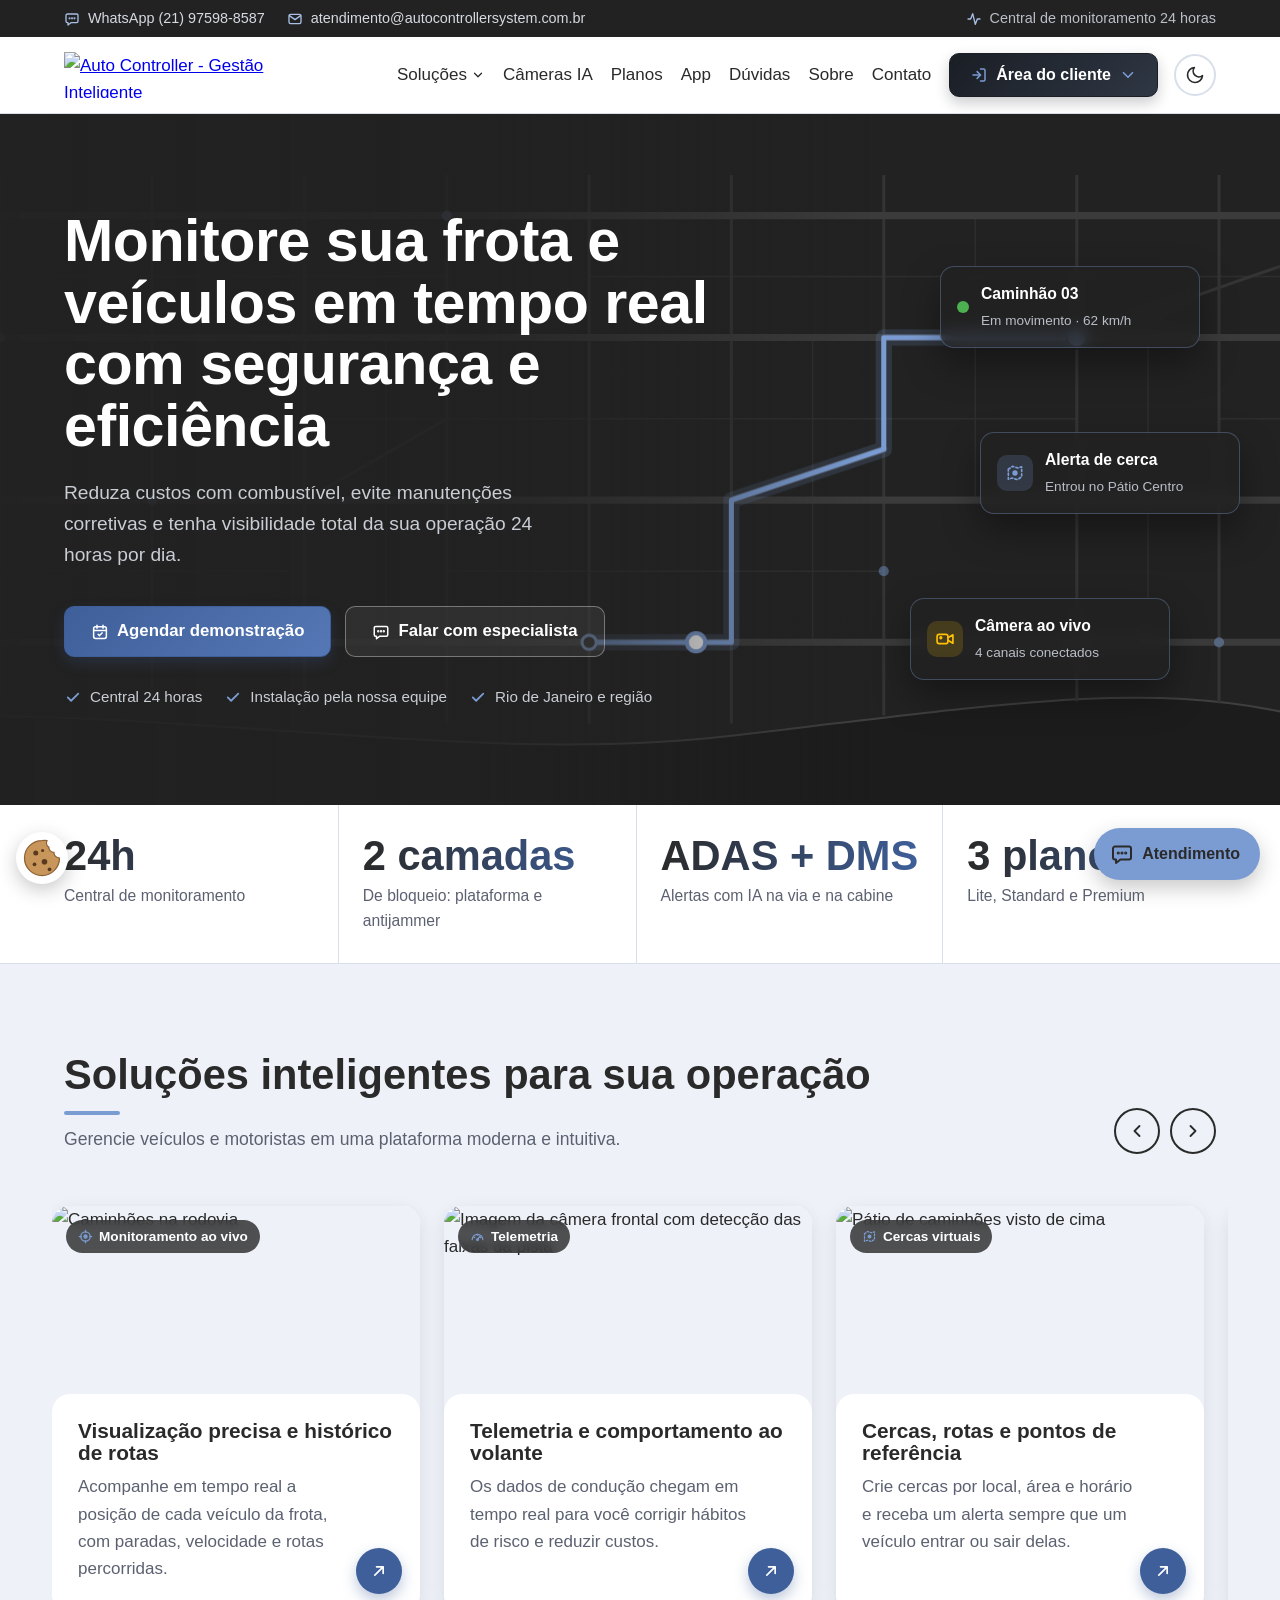
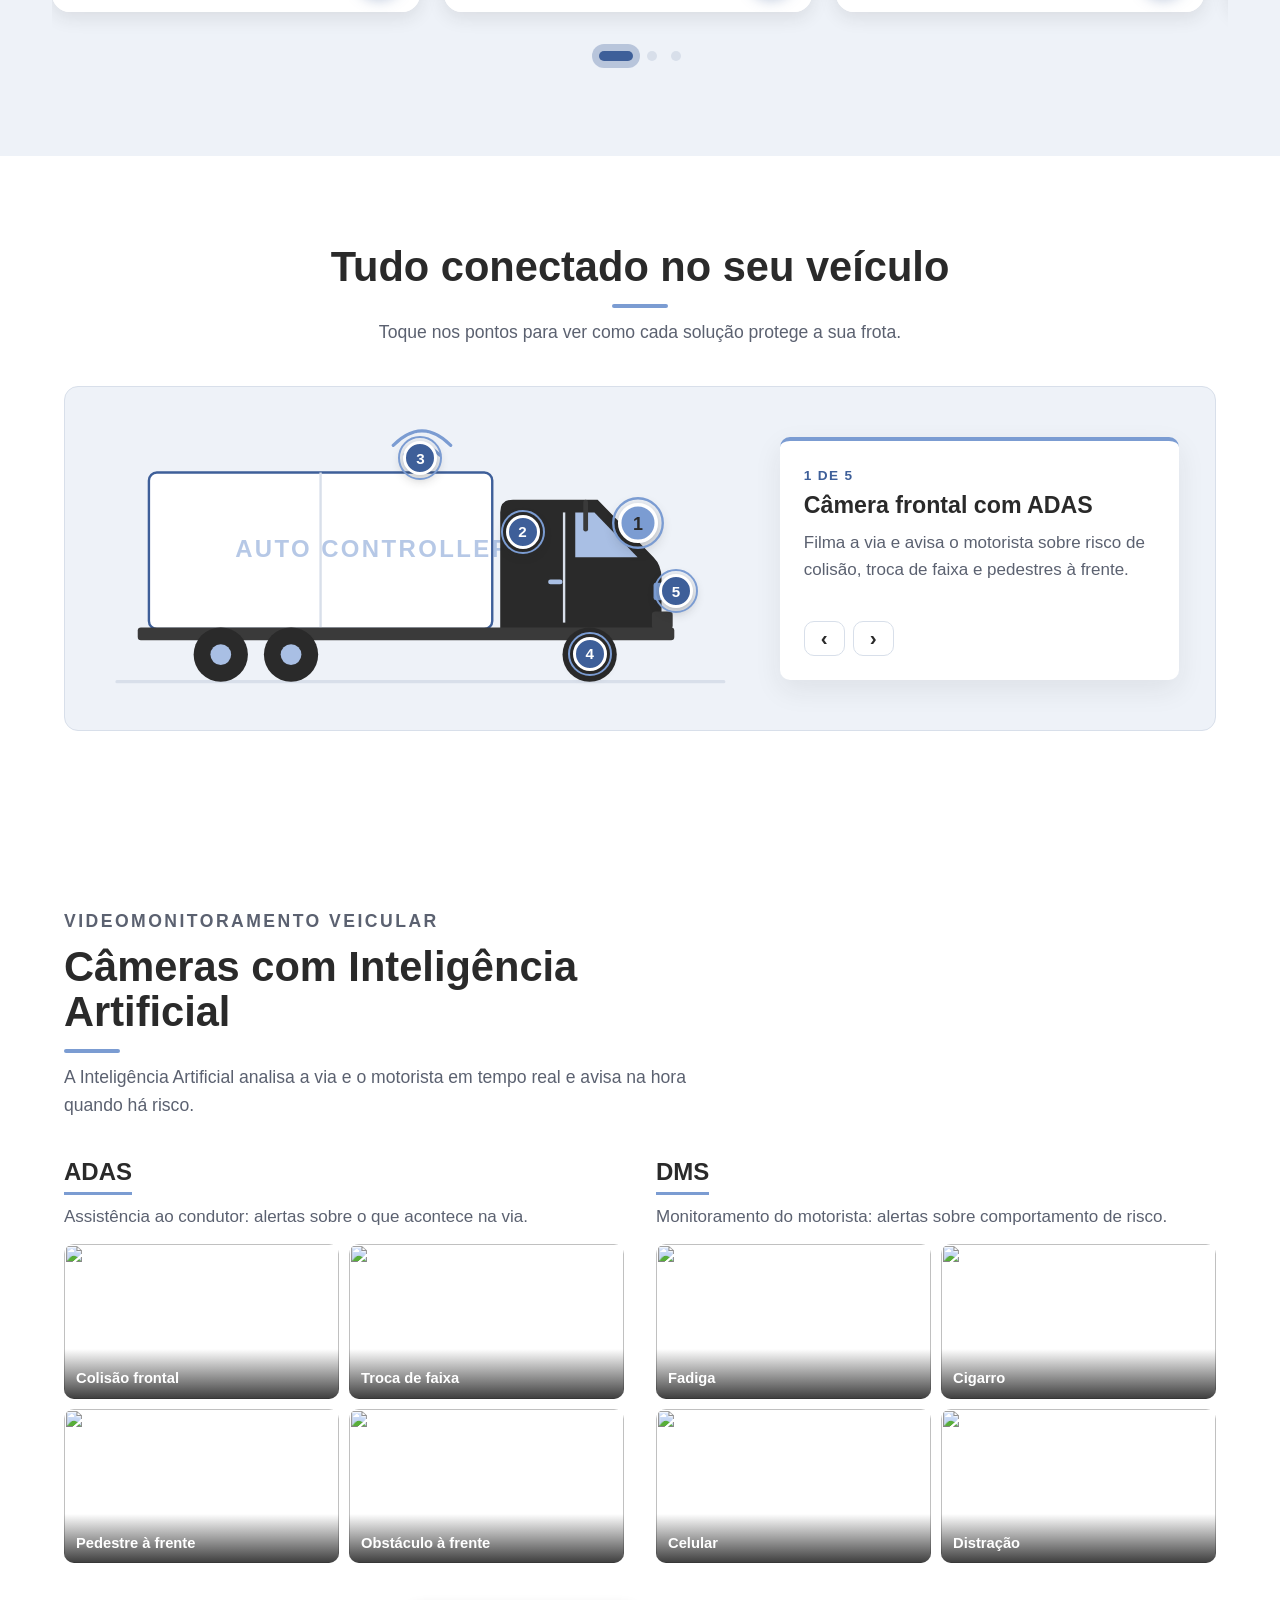
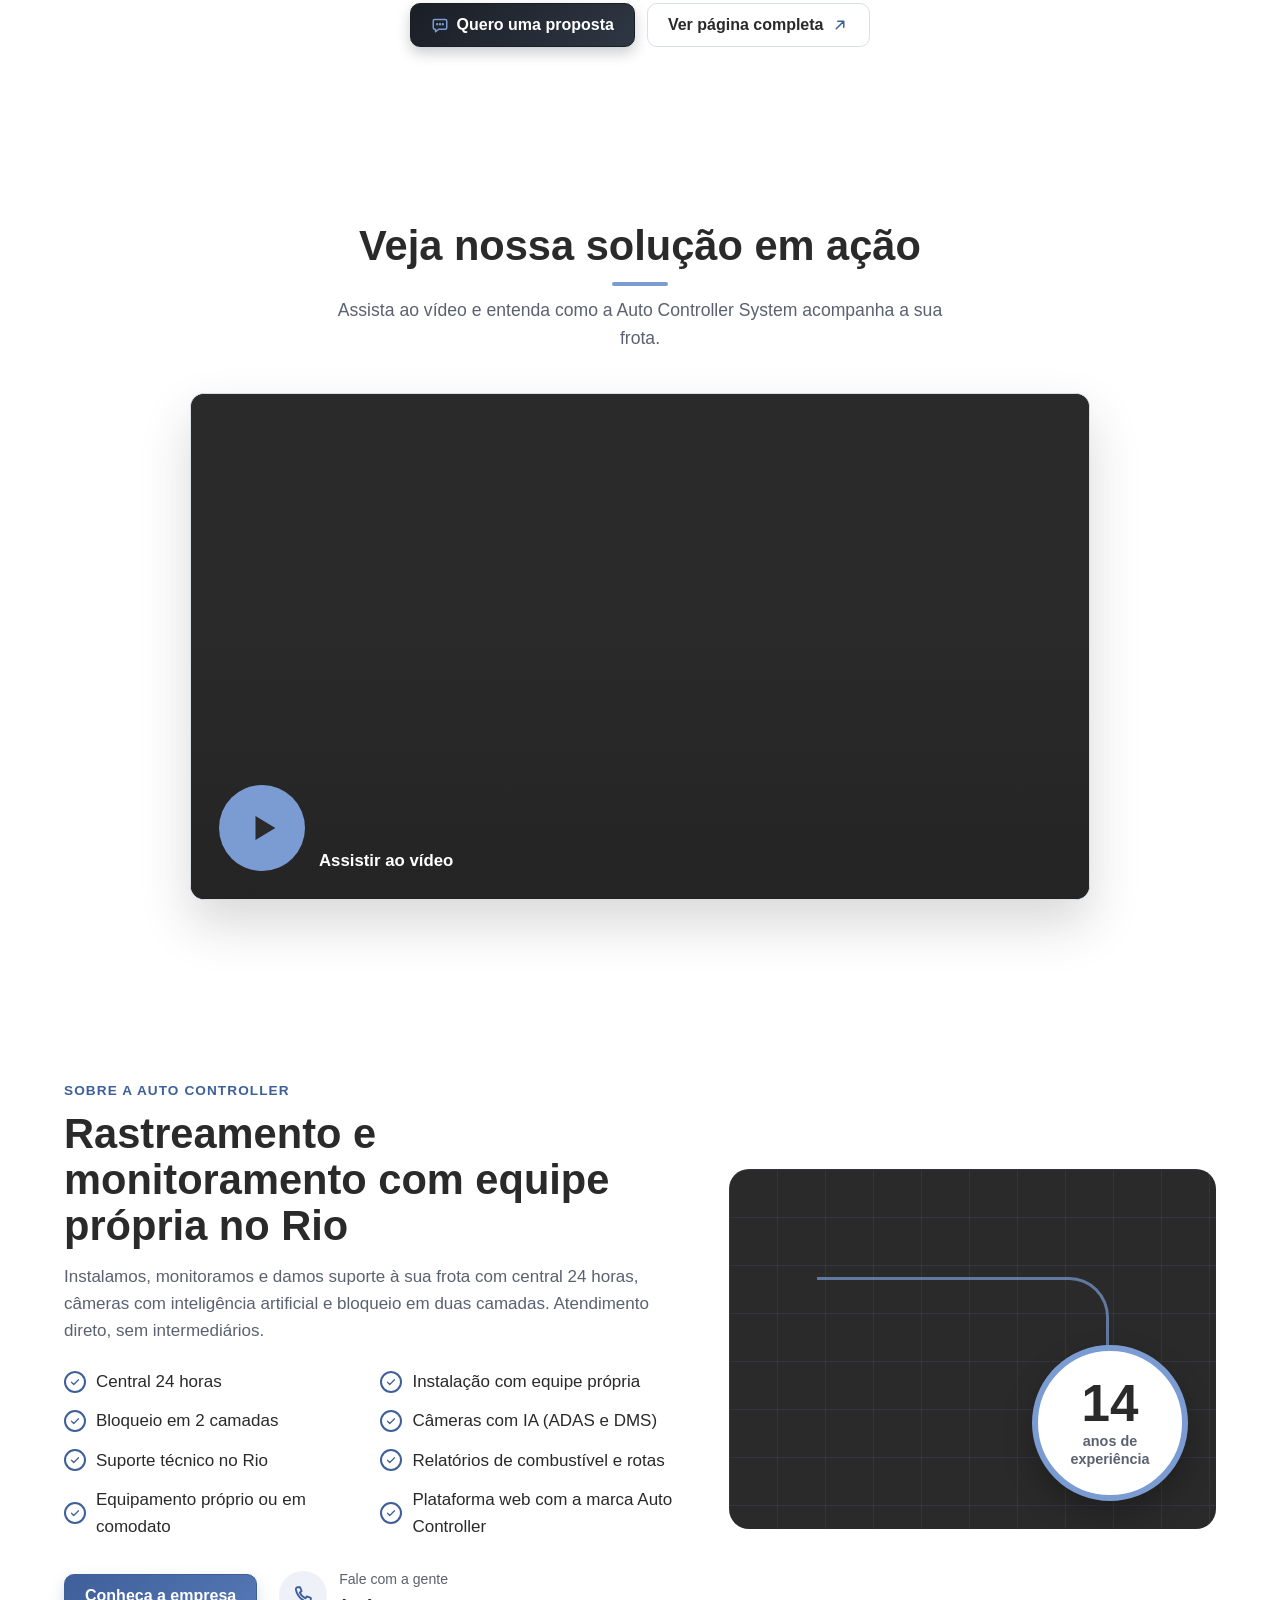
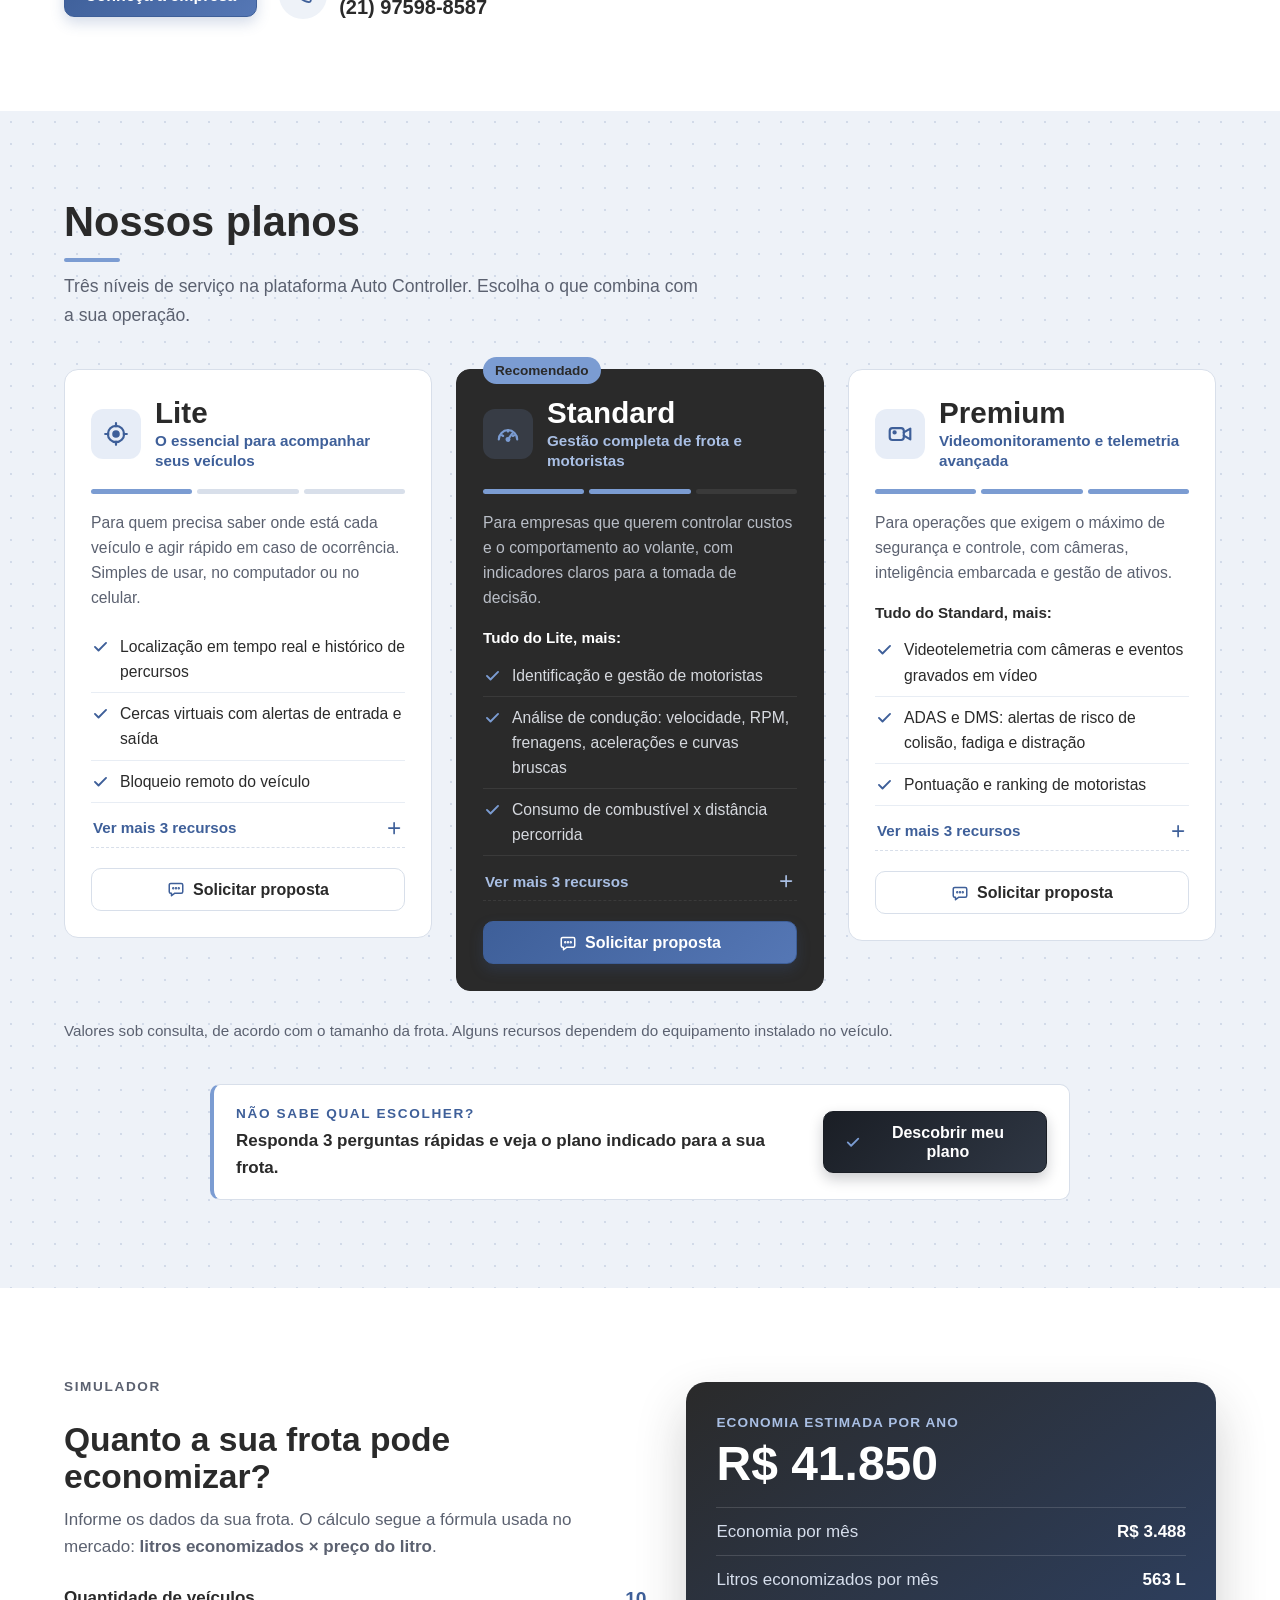
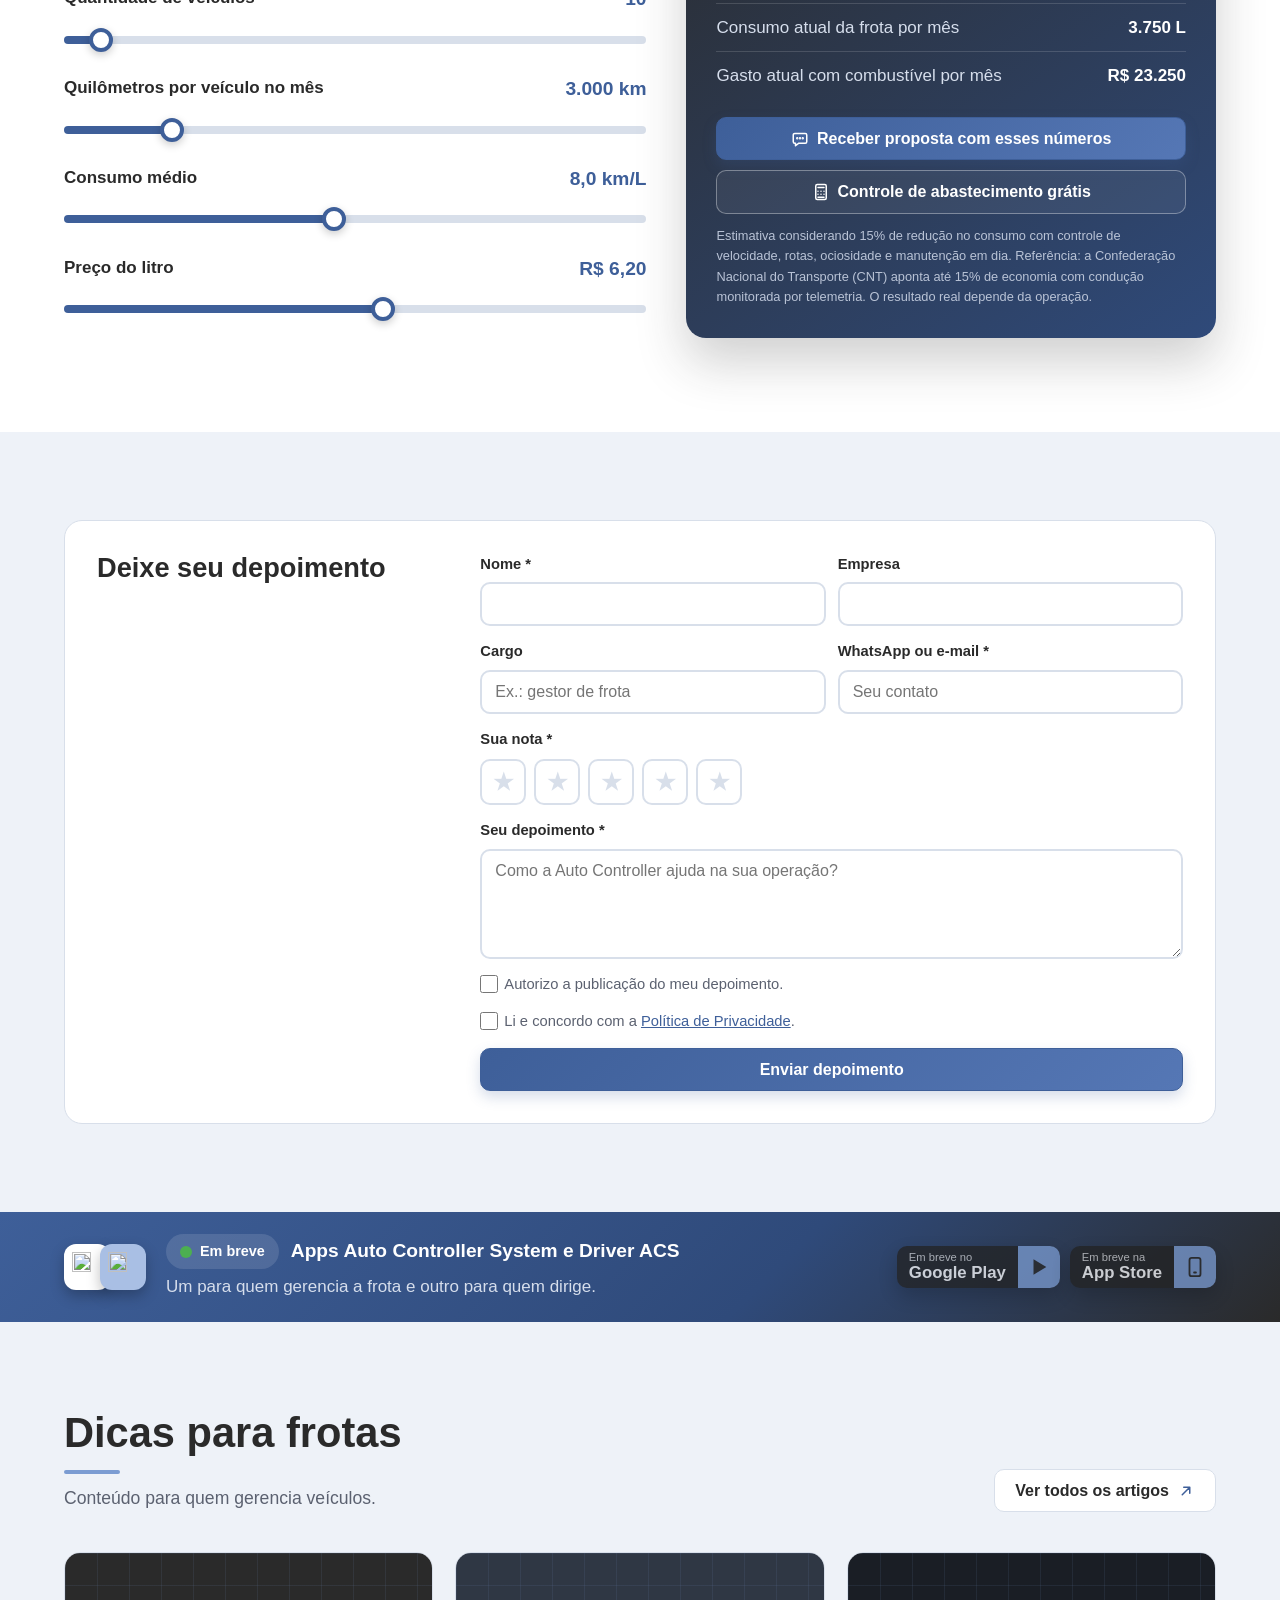
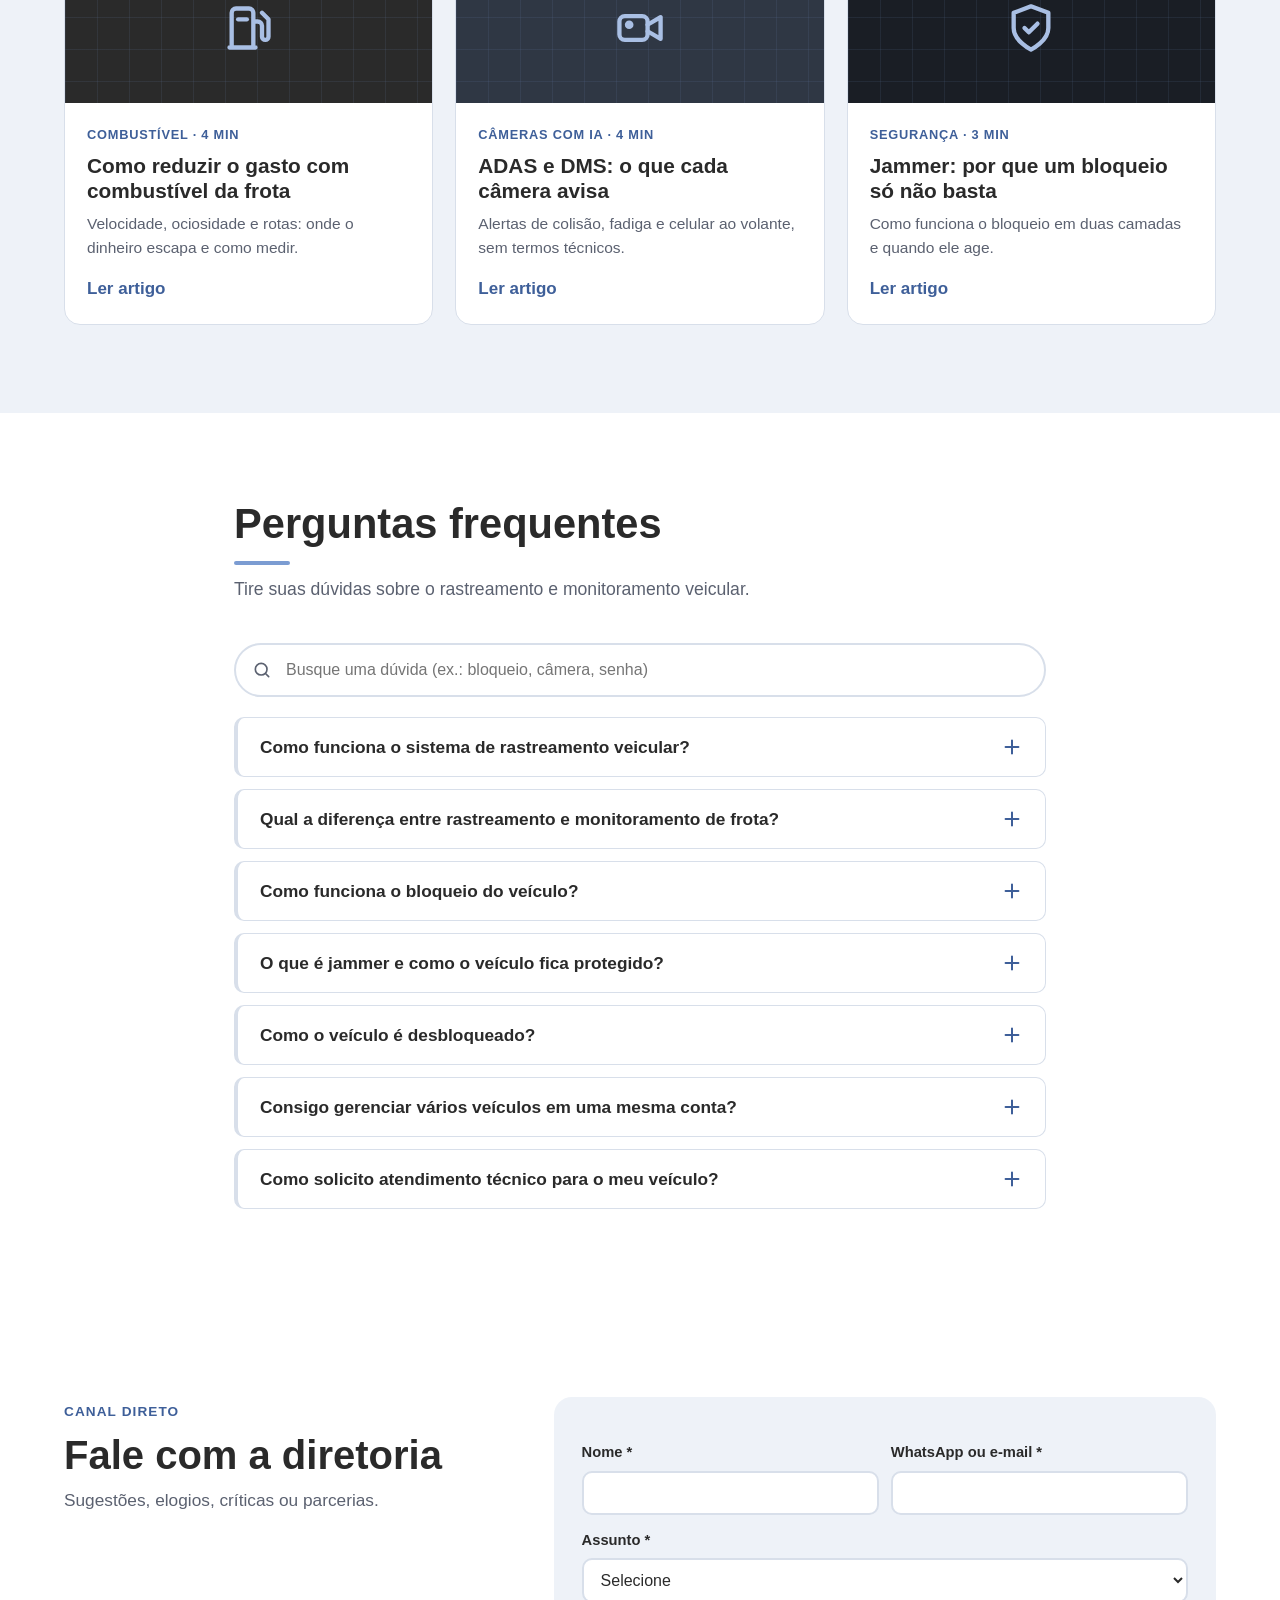
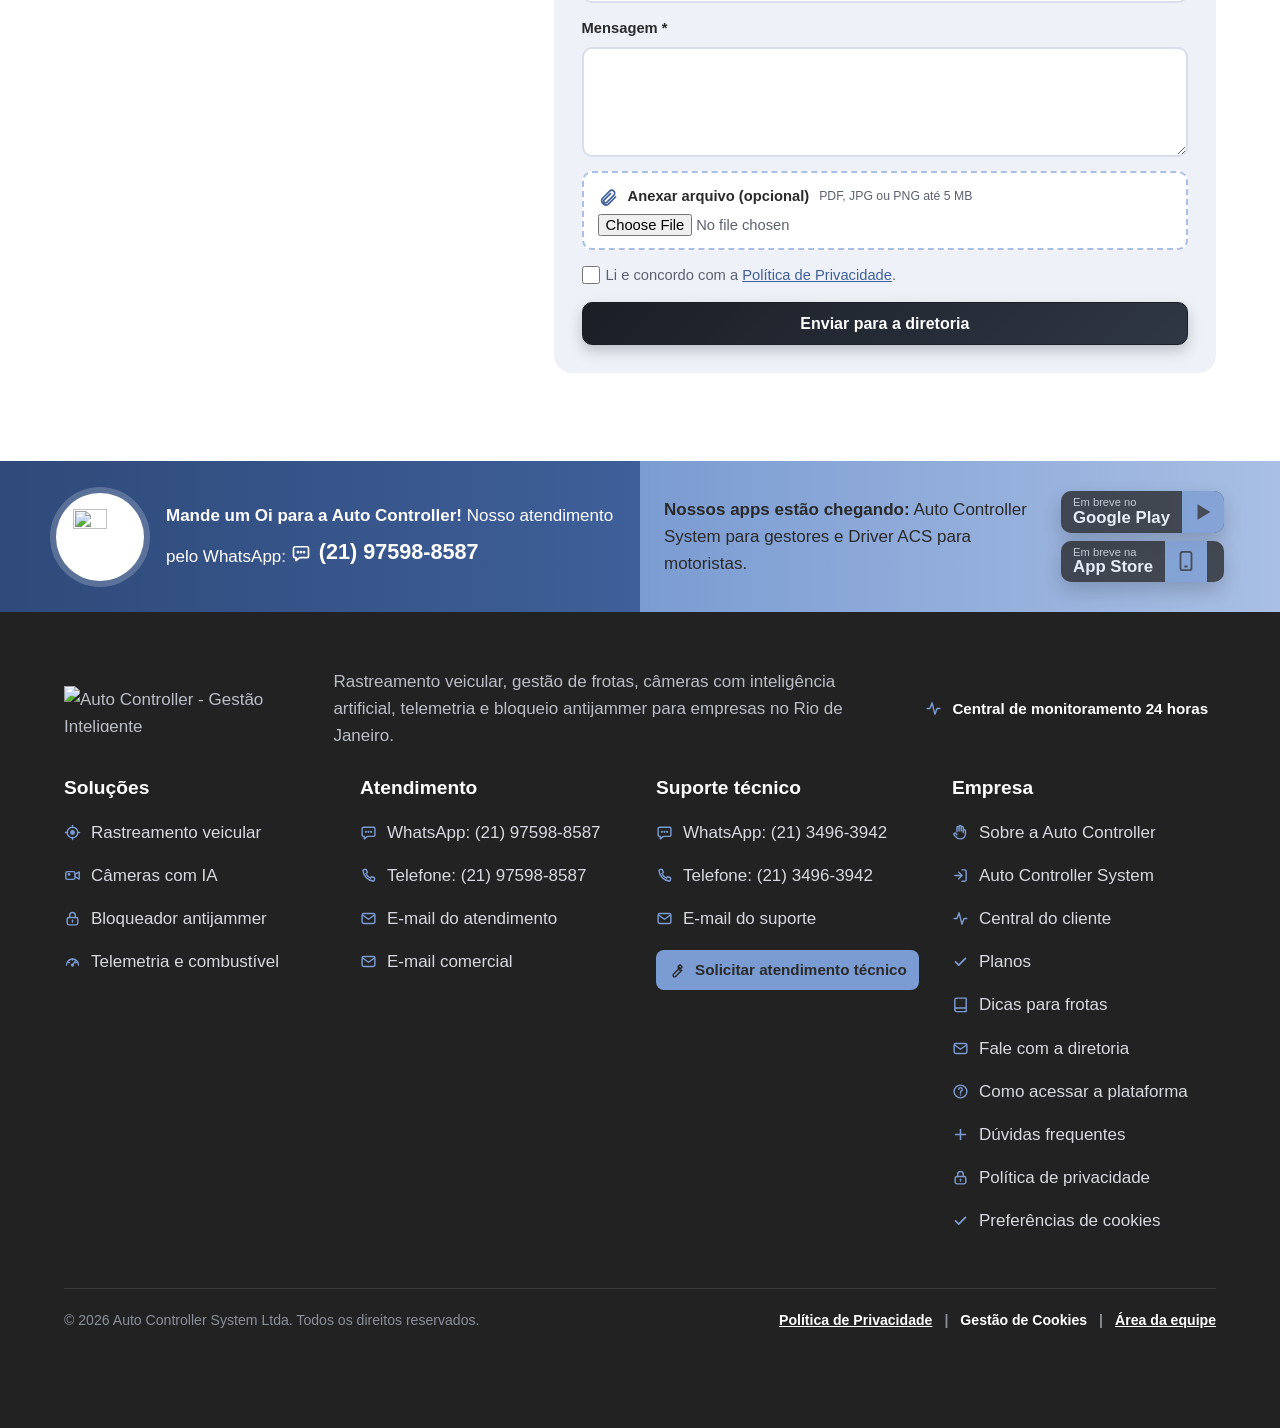
==== commit 17d37513: "Site v42: correcoes mobile (menu, carrossel, logo, realce de toque) - Remove o realce azul de toque " ====
--- a/index.html
+++ b/index.html
@@ -163,7 +163,7 @@
   <!-- Fonte Barlow salva na própria hospedagem (pasta assets/fonts) -->
   <link rel="preload" href="assets/fonts/barlow-semi-condensed-latin-700-normal.woff2" as="font" type="font/woff2" crossorigin>
   <link rel="preload" href="assets/fonts/barlow-latin-400-normal.woff2" as="font" type="font/woff2" crossorigin>
-  <link rel="stylesheet" href="style.css?v=40">
+  <link rel="stylesheet" href="style.css?v=42">
   <!-- v38: logo do assistente sempre num círculo branco (no modo escuro o círculo grafite sumia no fundo) -->
   <style>
     .assistente-avatar{width:36px!important;height:36px!important;flex:0 0 36px;border-radius:50%;
@@ -279,9 +279,25 @@
         <rect x="5" y="2" width="14" height="20" rx="2"/><path d="M8 6h8M8 11h.01M12 11h.01M16 11h.01M8 15h.01M12 15h.01M16 15h.01M8 19h8"/>
       </symbol>
       <symbol id="i-aspas" viewBox="0 0 24 24" fill="currentColor"><path d="M4 17h5l2-4V7H5v6h3zm9 0h5l2-4V7h-6v6h3z"/></symbol>
+      <!-- v41: submenu de Soluções, depoimentos e Fale com a diretoria -->
+      <symbol id="i-escudo" viewBox="0 0 24 24" fill="none" stroke="currentColor" stroke-width="2" stroke-linecap="round" stroke-linejoin="round"><path d="M12 22s8-4 8-10V5l-8-3-8 3v7c0 6 8 10 8 10z"/><path d="m9 12 2 2 4-4"/></symbol>
+      <symbol id="i-bomba" viewBox="0 0 24 24" fill="none" stroke="currentColor" stroke-width="2" stroke-linecap="round" stroke-linejoin="round"><path d="M4 21V5a2 2 0 0 1 2-2h6a2 2 0 0 1 2 2v16M3 21h12M14 9h2a2 2 0 0 1 2 2v5a1.5 1.5 0 0 0 3 0V8l-3-3"/><path d="M7 8h4"/></symbol>
+      <symbol id="i-ajuda" viewBox="0 0 24 24" fill="none" stroke="currentColor" stroke-width="2" stroke-linecap="round" stroke-linejoin="round"><circle cx="12" cy="12" r="9"/><path d="M9.5 9a2.5 2.5 0 1 1 3.5 2.3c-.6.3-1 .9-1 1.6V14M12 17v.01"/></symbol>
+      <symbol id="i-anexo" viewBox="0 0 24 24" fill="none" stroke="currentColor" stroke-width="2" stroke-linecap="round" stroke-linejoin="round"><path d="m21 12-8.5 8.5a5 5 0 0 1-7-7L14 5a3.5 3.5 0 0 1 5 5l-8.5 8.5a2 2 0 0 1-3-3L15 8"/></symbol>
     </defs>
   </svg>
 
+
+  <!-- ===== Barra de contato (v41): rola junto com a página ===== -->
+  <div class="topo-barra">
+    <div class="topo-barra-in">
+      <div class="topo-barra-contatos">
+        <a href="https://wa.me/5521975988587?text=Ol%C3%A1%21%20Vim%20pelo%20site." target="_blank" rel="noopener"><svg class="ico" aria-hidden="true"><use href="#i-chat"></use></svg><span>WhatsApp (21) 97598-8587</span></a>
+        <a href="mailto:atendimento@autocontrollersystem.com.br"><svg class="ico" aria-hidden="true"><use href="#i-mail"></use></svg><span>atendimento@autocontrollersystem.com.br</span></a>
+      </div>
+      <span class="topo-barra-24h"><svg class="ico" aria-hidden="true"><use href="#i-pulso"></use></svg>Central de monitoramento 24 horas</span>
+    </div>
+  </div>
 
   <!-- ===== Cabeçalho ===== -->
   <header class="site-header">
@@ -298,7 +314,20 @@
       </button>
 
       <nav id="navMenu">
-        <a href="#solucoes" class="nav-link"><span>Soluções</span><svg class="ico nav-seta" aria-hidden="true"><use href="#i-chevron"></use></svg></a>
+        <div class="nav-sub">
+          <a href="#solucoes" class="nav-link nav-link--sub" aria-haspopup="true"><span>Soluções</span><svg class="ico nav-sub-seta" aria-hidden="true"><use href="#i-chevron"></use></svg><svg class="ico nav-seta" aria-hidden="true"><use href="#i-chevron"></use></svg></a>
+          <div class="nav-sub-painel">
+            <a href="rastreamento-veicular.html" class="nav-sub-item"><span class="nav-sub-ico"><svg class="ico" aria-hidden="true"><use href="#i-pin"></use></svg></span><span class="nav-sub-texto"><strong>Rastreamento veicular</strong><small>Localização em tempo real, cercas e bloqueio</small></span></a>
+            <a href="cameras-com-ia.html" class="nav-sub-item"><span class="nav-sub-ico"><svg class="ico" aria-hidden="true"><use href="#i-camera"></use></svg></span><span class="nav-sub-texto"><strong>Câmeras com IA</strong><small>ADAS e DMS: alertas na via e na cabine</small></span></a>
+            <a href="bloqueador-antijammer.html" class="nav-sub-item"><span class="nav-sub-ico"><svg class="ico" aria-hidden="true"><use href="#i-escudo"></use></svg></span><span class="nav-sub-texto"><strong>Bloqueador antijammer</strong><small>Segunda camada de proteção contra roubo</small></span></a>
+            <a href="telemetria-veicular.html" class="nav-sub-item"><span class="nav-sub-ico"><svg class="ico" aria-hidden="true"><use href="#i-gauge"></use></svg></span><span class="nav-sub-texto"><strong>Telemetria veicular</strong><small>Consumo e comportamento do motorista</small></span></a>
+            <a href="controle-de-abastecimento.html" class="nav-sub-item"><span class="nav-sub-ico"><svg class="ico" aria-hidden="true"><use href="#i-bomba"></use></svg></span><span class="nav-sub-texto"><strong>Controle de abastecimento</strong><small>Gratuito, direto no navegador</small></span></a>
+            <div class="nav-sub-planos">
+              <span>Não sabe qual plano escolher?</span>
+              <a href="#planos" class="btn btn--azul">Comparar planos</a>
+            </div>
+          </div>
+        </div>
         <a href="#cameras-ia" class="nav-link"><span>Câmeras IA</span><svg class="ico nav-seta" aria-hidden="true"><use href="#i-chevron"></use></svg></a>
         <a href="#planos" class="nav-link"><span>Planos</span><svg class="ico nav-seta" aria-hidden="true"><use href="#i-chevron"></use></svg></a>
         <a href="#apps" class="nav-link"><span>App</span><svg class="ico nav-seta" aria-hidden="true"><use href="#i-chevron"></use></svg></a>
@@ -339,6 +368,11 @@
             <a href="https://script.google.com/macros/s/AKfycbzJ_DV1L9kXMomIuG3_3sHV-OYKAkoXitFosEpXJYjXuYYOd0pHFJPQZP9YWFRV_DYZ-Q/exec" target="_blank" rel="noopener" class="area-item">
               <span class="area-item-ico"><svg class="ico" aria-hidden="true"><use href="#i-wrench"></use></svg></span>
               <span class="area-item-texto"><strong>Solicitar atendimento técnico</strong><small>Formulário de ordem de serviço</small></span>
+              <svg class="ico area-item-seta" aria-hidden="true"><use href="#i-arrow"></use></svg>
+            </a>
+            <a href="como-acessar.html" class="area-item area-item--ajuda">
+              <span class="area-item-ico"><svg class="ico" aria-hidden="true"><use href="#i-ajuda"></use></svg></span>
+              <span class="area-item-texto"><strong>Como acessar</strong><small>Passo a passo do primeiro acesso</small></span>
               <svg class="ico area-item-seta" aria-hidden="true"><use href="#i-arrow"></use></svg>
             </a>
             <p class="area-ajuda">Não sabe qual é a sua? <a href="https://wa.me/552134963942?text=Ol%C3%A1%21%20Qual%20plataforma%20eu%20uso%3F" target="_blank" rel="noopener">Pergunte ao suporte</a></p>
@@ -631,6 +665,38 @@
     </div>
   </section>
 
+  <!-- ===== Sobre (v41): resumo com botão de ligar e vantagens ===== -->
+  <section class="faixa" id="sobre">
+    <div class="container sobre-resumo">
+      <div class="sobre-resumo-texto">
+        <span class="sobre-rotulo">Sobre a Auto Controller</span>
+        <h2>Rastreamento e monitoramento com equipe própria no Rio</h2>
+        <p>Instalamos, monitoramos e damos suporte à sua frota com central 24 horas, câmeras com inteligência artificial e bloqueio em duas camadas. Atendimento direto, sem intermediários.</p>
+        <ul class="sobre-vantagens">
+          <li><svg class="ico" aria-hidden="true"><use href="#i-check"></use></svg>Central 24 horas</li>
+          <li><svg class="ico" aria-hidden="true"><use href="#i-check"></use></svg>Instalação com equipe própria</li>
+          <li><svg class="ico" aria-hidden="true"><use href="#i-check"></use></svg>Bloqueio em 2 camadas</li>
+          <li><svg class="ico" aria-hidden="true"><use href="#i-check"></use></svg>Câmeras com IA (ADAS e DMS)</li>
+          <li><svg class="ico" aria-hidden="true"><use href="#i-check"></use></svg>Suporte técnico no Rio</li>
+          <li><svg class="ico" aria-hidden="true"><use href="#i-check"></use></svg>Relatórios de combustível e rotas</li>
+          <li><svg class="ico" aria-hidden="true"><use href="#i-check"></use></svg>Equipamento próprio ou em comodato</li>
+          <li><svg class="ico" aria-hidden="true"><use href="#i-check"></use></svg>Plataforma web com a marca Auto Controller</li>
+        </ul>
+        <div class="sobre-acoes">
+          <a href="sobre.html" class="btn btn--azul"><span>Conheça a empresa</span></a>
+          <a href="tel:+5521975988587" class="sobre-ligar">
+            <span class="sobre-ligar-ico"><svg class="ico" aria-hidden="true"><use href="#i-phone"></use></svg></span>
+            <span><small>Fale com a gente</small><strong>(21) 97598-8587</strong></span>
+          </a>
+        </div>
+      </div>
+      <div class="sobre-selo-caixa" aria-hidden="true">
+        <div class="sobre-selo"><strong>14</strong><span>anos de experiência</span></div>
+        <div class="sobre-selo-mapa"></div>
+      </div>
+    </div>
+  </section>
+
   <!-- ===== Planos ===== -->
   <section class="faixa faixa--nevoa faixa--textura" id="planos">
     <div class="container">
@@ -833,21 +899,48 @@
     </div>
   </section>
 
-  <!-- ===== Depoimentos e clientes – DESATIVADO até termos depoimentos reais e autorizados.
-       Para publicar: preencher os textos, nomes e logos e apagar o atributo "hidden" da seção. ===== -->
-  <section class="faixa faixa--nevoa" id="depoimentos" hidden>
+  <!-- ===== Depoimentos (v41): os aprovados vêm da Central AC; o formulário envia para a Central ===== -->
+  <section class="faixa faixa--nevoa" id="depoimentos">
     <div class="container">
-      <div class="section-head section-head--centro">
-        <h2>Quem confia na Auto Controller</h2>
-        <p>Empresas do Rio de Janeiro que acompanham a frota com a gente.</p>
-      </div>
-      <div class="logos-clientes" aria-label="Clientes">
-        <span class="logo-cliente">LOGO 1</span><span class="logo-cliente">LOGO 2</span><span class="logo-cliente">LOGO 3</span><span class="logo-cliente">LOGO 4</span><span class="logo-cliente">LOGO 5</span>
-      </div>
-      <div class="depoimentos">
-        <figure class="depoimento"><svg class="ico depo-aspas" aria-hidden="true"><use href="#i-aspas"></use></svg><blockquote>[Texto do depoimento autorizado pelo cliente.]</blockquote><figcaption><strong>[Nome]</strong><span>[Cargo · Empresa]</span></figcaption></figure>
-        <figure class="depoimento"><svg class="ico depo-aspas" aria-hidden="true"><use href="#i-aspas"></use></svg><blockquote>[Texto do depoimento autorizado pelo cliente.]</blockquote><figcaption><strong>[Nome]</strong><span>[Cargo · Empresa]</span></figcaption></figure>
-        <figure class="depoimento"><svg class="ico depo-aspas" aria-hidden="true"><use href="#i-aspas"></use></svg><blockquote>[Texto do depoimento autorizado pelo cliente.]</blockquote><figcaption><strong>[Nome]</strong><span>[Cargo · Empresa]</span></figcaption></figure>
+      <div class="depo-publicados" id="depoPublicados" hidden>
+        <div class="section-head section-head--centro">
+          <h2>Quem confia na Auto Controller</h2>
+        </div>
+        <div class="depoimentos" id="depoLista"></div>
+      </div>
+
+      <div class="depo-enviar">
+        <h3>Deixe seu depoimento</h3>
+        <form class="orc-form depo-form" id="depoForm" novalidate>
+          <div class="orc-linha">
+            <label>Nome *<input type="text" name="nome" maxlength="100" autocomplete="name" required></label>
+            <label>Empresa<input type="text" name="empresa" maxlength="120" autocomplete="organization"></label>
+          </div>
+          <div class="orc-linha">
+            <label>Cargo<input type="text" name="cargo" maxlength="80" placeholder="Ex.: gestor de frota"></label>
+            <label>WhatsApp ou e-mail *<input type="text" name="contato" maxlength="160" placeholder="Seu contato" required></label>
+          </div>
+          <fieldset class="depo-nota">
+            <legend>Sua nota *</legend>
+            <div class="depo-estrelas" role="radiogroup" aria-label="Nota de 1 a 5 estrelas">
+              <label><input type="radio" name="nota" value="1" required><span aria-hidden="true">★</span><span class="sr-only">1 estrela</span></label>
+              <label><input type="radio" name="nota" value="2"><span aria-hidden="true">★</span><span class="sr-only">2 estrelas</span></label>
+              <label><input type="radio" name="nota" value="3"><span aria-hidden="true">★</span><span class="sr-only">3 estrelas</span></label>
+              <label><input type="radio" name="nota" value="4"><span aria-hidden="true">★</span><span class="sr-only">4 estrelas</span></label>
+              <label><input type="radio" name="nota" value="5"><span aria-hidden="true">★</span><span class="sr-only">5 estrelas</span></label>
+            </div>
+          </fieldset>
+          <label>Seu depoimento *<textarea name="texto" rows="4" maxlength="1200" placeholder="Como a Auto Controller ajuda na sua operação?" required></textarea></label>
+          <label class="orc-lgpd"><input type="checkbox" name="autoriza" value="1"><span>Autorizo a publicação do meu depoimento.</span></label>
+          <label class="orc-lgpd"><input type="checkbox" name="privacidade" value="1" required><span>Li e concordo com a <a href="privacidade.html" target="_blank">Política de Privacidade</a>.</span></label>
+          <input type="text" name="site" class="orc-isca" tabindex="-1" autocomplete="off" aria-hidden="true">
+          <p class="orc-erro" role="alert" hidden></p>
+          <button type="submit" class="btn btn--azul orc-enviar"><span>Enviar depoimento</span></button>
+        </form>
+        <div class="depo-ok" hidden>
+          <svg class="ico" aria-hidden="true"><use href="#i-check"></use></svg>
+          <h4>Obrigado pelo seu depoimento!</h4>
+        </div>
       </div>
     </div>
   </section>
@@ -872,6 +965,30 @@
     </div>
   </section>
 
+  <!-- ===== Dicas para frotas (v41): artigos em páginas próprias ===== -->
+  <section class="faixa faixa--nevoa" id="dicas">
+    <div class="container">
+      <div class="section-head section-head--linha">
+        <div><h2>Dicas para frotas</h2><p>Conteúdo para quem gerencia veículos.</p></div>
+        <a href="dicas.html" class="btn btn--contorno"><span>Ver todos os artigos</span><svg class="ico" aria-hidden="true"><use href="#i-arrow"></use></svg></a>
+      </div>
+      <div class="dicas-grade">
+        <a href="dicas-reduzir-combustivel.html" class="dica-card">
+          <span class="dica-capa dica-capa--1" aria-hidden="true"><svg class="ico"><use href="#i-bomba"></use></svg></span>
+          <span class="dica-corpo"><small>Combustível · 4 min</small><strong>Como reduzir o gasto com combustível da frota</strong><span>Velocidade, ociosidade e rotas: onde o dinheiro escapa e como medir.</span><em>Ler artigo</em></span>
+        </a>
+        <a href="dicas-adas-dms.html" class="dica-card">
+          <span class="dica-capa dica-capa--2" aria-hidden="true"><svg class="ico"><use href="#i-camera"></use></svg></span>
+          <span class="dica-corpo"><small>Câmeras com IA · 4 min</small><strong>ADAS e DMS: o que cada câmera avisa</strong><span>Alertas de colisão, fadiga e celular ao volante, sem termos técnicos.</span><em>Ler artigo</em></span>
+        </a>
+        <a href="dicas-bloqueio-duas-camadas.html" class="dica-card">
+          <span class="dica-capa dica-capa--3" aria-hidden="true"><svg class="ico"><use href="#i-escudo"></use></svg></span>
+          <span class="dica-corpo"><small>Segurança · 3 min</small><strong>Jammer: por que um bloqueio só não basta</strong><span>Como funciona o bloqueio em duas camadas e quando ele age.</span><em>Ler artigo</em></span>
+        </a>
+      </div>
+    </div>
+  </section>
+
   <!-- ===== Perguntas frequentes ===== -->
   <section class="faixa" id="faq">
     <div class="container container--estreito">
@@ -957,6 +1074,43 @@
       </div>
     </div>
   </section>
+  <!-- ===== Fale com a diretoria (v41): envia para a Central AC (só a diretoria vê) ===== -->
+  <section class="faixa" id="diretoria">
+    <div class="container diretoria">
+      <div class="diretoria-texto">
+        <span class="sobre-rotulo">Canal direto</span>
+        <h2>Fale com a diretoria</h2>
+        <p>Sugestões, elogios, críticas ou parcerias.</p>
+      </div>
+      <div class="diretoria-caixa">
+        <form class="orc-form diretoria-form" id="diretoriaForm" novalidate>
+          <div class="orc-linha">
+            <label>Nome *<input type="text" name="nome" maxlength="100" autocomplete="name" required></label>
+            <label>WhatsApp ou e-mail *<input type="text" name="contato" maxlength="160" required></label>
+          </div>
+          <label>Assunto *
+            <select name="assunto" required>
+              <option value="">Selecione</option>
+              <option value="sugestao">Sugestão</option>
+              <option value="elogio">Elogio</option>
+              <option value="critica">Crítica</option>
+              <option value="parceria">Parceria</option>
+            </select>
+          </label>
+          <label>Mensagem *<textarea name="mensagem" rows="4" maxlength="3000" required></textarea></label>
+          <label class="diretoria-anexo"><svg class="ico" aria-hidden="true"><use href="#i-anexo"></use></svg><span>Anexar arquivo (opcional)</span><small>PDF, JPG ou PNG até 5 MB</small><input type="file" name="anexo" accept=".pdf,.jpg,.jpeg,.png,application/pdf,image/jpeg,image/png"></label>
+          <label class="orc-lgpd"><input type="checkbox" name="privacidade" value="1" required><span>Li e concordo com a <a href="privacidade.html" target="_blank">Política de Privacidade</a>.</span></label>
+          <input type="text" name="site" class="orc-isca" tabindex="-1" autocomplete="off" aria-hidden="true">
+          <p class="orc-erro" role="alert" hidden></p>
+          <button type="submit" class="btn btn--grafite orc-enviar"><span>Enviar para a diretoria</span></button>
+        </form>
+        <div class="depo-ok" hidden>
+          <svg class="ico" aria-hidden="true"><use href="#i-check"></use></svg>
+          <h4>Mensagem enviada. Obrigado!</h4>
+        </div>
+      </div>
+    </div>
+  </section>
   </main>
 
   <!-- ===== Rodapé ===== -->
@@ -1027,6 +1181,9 @@
             <li><a href="https://gestao.autocontrollersystem.com.br" target="_blank" rel="noopener"><svg class="ico footer-ico" aria-hidden="true"><use href="#i-login"></use></svg><span>Auto Controller System</span></a></li>
             <li><a href="#central" data-abrir-central><svg class="ico footer-ico" aria-hidden="true"><use href="#i-pulso"></use></svg><span>Central do cliente</span></a></li>
             <li><a href="#planos"><svg class="ico footer-ico" aria-hidden="true"><use href="#i-check"></use></svg><span>Planos</span></a></li>
+            <li><a href="dicas.html"><svg class="ico footer-ico" aria-hidden="true"><use href="#i-livro"></use></svg><span>Dicas para frotas</span></a></li>
+            <li><a href="#diretoria"><svg class="ico footer-ico" aria-hidden="true"><use href="#i-mail"></use></svg><span>Fale com a diretoria</span></a></li>
+            <li><a href="como-acessar.html"><svg class="ico footer-ico" aria-hidden="true"><use href="#i-ajuda"></use></svg><span>Como acessar a plataforma</span></a></li>
             <li><a href="#faq"><svg class="ico footer-ico" aria-hidden="true"><use href="#i-plus"></use></svg><span>Dúvidas frequentes</span></a></li>
             <li><a href="privacidade.html"><svg class="ico footer-ico" aria-hidden="true"><use href="#i-lock"></use></svg><span>Política de privacidade</span></a></li>
             <li><button type="button" class="footer-botao" data-abrir-cookies><svg class="ico footer-ico" aria-hidden="true"><use href="#i-check"></use></svg><span>Preferências de cookies</span></button></li>
@@ -1168,8 +1325,9 @@
   <script src="cookies.js?v=34"></script>
   <script src="analytics.js?v=34"></script>
   <script src="atendimento.js?v=40.1"></script>
-  <script src="interativo.js?v=34"></script>
+  <script src="interativo.js?v=42"></script>
   <script src="central-cliente.js?v=36"></script>
   <script src="orcamento.js?v=37"></script>
+  <script src="extras.js?v=42"></script>
 </body>
 </html>
--- a/style.css
+++ b/style.css
@@ -114,6 +114,12 @@
 
 /* ---------- 3. Base ---------- */
 *, *::before, *::after { margin: 0; padding: 0; box-sizing: border-box; }
+
+/* Sem o "flash" azul ao tocar em links/botões no celular (realce padrão do navegador).
+   O foco por teclado continua com contorno visível (:focus-visible, mais abaixo). */
+a, button, label, summary, [role="button"], .nav-link, .nav-sub-item, .sol-card, .carrossel-seta, .carrossel-ponto, .tema-btn, .menu-toggle {
+  -webkit-tap-highlight-color: transparent;
+}
 
 html { scroll-behavior: smooth; }
 
@@ -2008,7 +2014,7 @@
 @media (max-width: 600px) {
   .section-head--linha { flex-direction: column; align-items: flex-start; }
   .carrossel-setas { display: none; }
-  .sol-card { flex-basis: 86%; }
+  .sol-card { flex-basis: 94%; cursor: default; }   /* v42: card quase cheio, com a frestinha do próximo */
   .sol-foto { height: 180px; }
   .apps-grid { grid-template-columns: 1fr 1fr; gap: 20px; }
   .apps-centro h2 { font-size: 1.7rem; }
@@ -2556,3 +2562,161 @@
   .ac-opcoes .msg-opcao { text-align: left; justify-content: flex-start; }
   .ac-opcoes .msg-opcao--voltar { justify-content: center; }
 }
+
+/* ==========================================================================
+   v41 – Barra de contato, submenu de Soluções, Sobre, depoimentos,
+   Dicas para frotas e Fale com a diretoria
+   ========================================================================== */
+
+/* Barra de contato acima do cabeçalho (rola junto com a página) */
+.topo-barra { background: var(--grafite-900); color: #D5DAE2; font-size: .9rem; }
+.topo-barra-in { max-width: 1200px; margin: 0 auto; padding: 7px 24px; display: flex; flex-wrap: wrap; align-items: center; justify-content: space-between; gap: 6px 22px; }
+.topo-barra-contatos { display: flex; flex-wrap: wrap; gap: 6px 22px; }
+.topo-barra a, .topo-barra-24h { display: inline-flex; align-items: center; gap: 8px; color: #D5DAE2; text-decoration: none; }
+.topo-barra a:hover { color: var(--branco); text-decoration: underline; text-underline-offset: 3px; }
+.topo-barra .ico { width: 16px; height: 16px; color: var(--azul-claro); }
+.topo-barra-24h { color: #B9BEC7; }
+
+/* Submenu de Soluções (abre ao passar o mouse ou com o teclado) */
+.nav-sub { position: relative; display: flex; align-items: center; }
+nav a.nav-link--sub { display: inline-flex; align-items: center; gap: 4px; }
+.nav-sub-seta { width: 14px; height: 14px; transition: transform .2s ease; }
+.nav-sub-painel {
+  position: absolute; top: calc(100% + 14px); left: -24px; z-index: 1100;
+  width: 640px; padding: 14px; display: grid; grid-template-columns: 1fr 1fr; gap: 6px;
+  background: var(--superficie); border: 1px solid var(--linha); border-radius: 14px;
+  box-shadow: 0 16px 36px rgba(42, 42, 42, 0.16);
+  opacity: 0; visibility: hidden; transform: translateY(6px);
+  transition: opacity .18s ease, transform .18s ease, visibility .18s;
+}
+.nav-sub-painel::before { content: ""; position: absolute; left: 0; right: 0; top: -16px; height: 16px; }   /* ponte para o mouse não "cair" */
+.nav-sub:hover .nav-sub-painel, .nav-sub:focus-within .nav-sub-painel { opacity: 1; visibility: visible; transform: none; }
+.nav-sub:hover .nav-sub-seta, .nav-sub:focus-within .nav-sub-seta { transform: rotate(180deg); }
+.nav-sub-item { display: flex; gap: 12px; align-items: center; padding: 12px; border-radius: 10px; color: var(--tinta); text-decoration: none; transition: background-color .15s ease; }
+.nav-sub-item:hover { background: var(--nevoa); }
+.nav-sub-ico { width: 42px; height: 42px; flex-shrink: 0; border-radius: 10px; background: rgba(123, 156, 210, 0.18); color: var(--azul-escuro); display: flex; align-items: center; justify-content: center; }
+.nav-sub-ico .ico { width: 22px; height: 22px; }
+.nav-sub-texto { display: flex; flex-direction: column; line-height: 1.3; }
+.nav-sub-texto strong { font-weight: 600; color: var(--azul-escuro); }
+.nav-sub-item:hover .nav-sub-texto strong { text-decoration: underline; text-underline-offset: 3px; }
+.nav-sub-texto small { font-size: .88rem; color: var(--texto-suave); }
+.nav-sub-planos { display: flex; flex-direction: column; justify-content: center; align-items: flex-start; gap: 10px; padding: 12px 14px; border: 1px dashed var(--azul-claro); border-radius: 10px; font-size: .92rem; color: var(--texto-suave); }
+.nav-sub-planos .btn { padding: 9px 16px; }
+.area-item--ajuda { border-top: 1px solid var(--linha); border-radius: 0 0 8px 8px; margin-top: 4px; }
+
+/* Sobre (resumo) */
+.sobre-resumo { display: grid; grid-template-columns: 1.25fr 1fr; gap: 56px; align-items: center; }
+.sobre-rotulo { display: inline-block; font-size: .85rem; font-weight: 600; letter-spacing: .08em; text-transform: uppercase; color: var(--azul-escuro); margin-bottom: 10px; }
+.sobre-resumo h2 { font-size: clamp(1.9rem, 3.4vw, 2.6rem); margin-bottom: 14px; }
+.sobre-resumo-texto > p { color: var(--texto-suave); max-width: 600px; }
+.sobre-vantagens { list-style: none; margin: 24px 0 0; padding: 0; display: grid; grid-template-columns: 1fr 1fr; gap: 12px 24px; }
+.sobre-vantagens li { display: flex; gap: 10px; align-items: center; font-weight: 500; }
+.sobre-vantagens .ico { width: 22px; height: 22px; flex: none; padding: 3px; border-radius: 50%; border: 2px solid var(--azul-escuro); color: var(--azul-escuro); }
+.sobre-acoes { display: flex; flex-wrap: wrap; align-items: center; gap: 16px 22px; margin-top: 28px; }
+.sobre-ligar { display: inline-flex; align-items: center; gap: 12px; color: var(--tinta); text-decoration: none; }
+.sobre-ligar-ico { width: 48px; height: 48px; border-radius: 50%; background: var(--nevoa); color: var(--azul-escuro); display: flex; align-items: center; justify-content: center; }
+.sobre-ligar-ico .ico { width: 22px; height: 22px; }
+.sobre-ligar small { display: block; font-size: .88rem; color: var(--texto-suave); }
+.sobre-ligar strong { font-family: var(--fonte-titulo); font-size: 1.25rem; }
+.sobre-ligar:hover strong { text-decoration: underline; text-underline-offset: 3px; }
+.sobre-selo-caixa { position: relative; min-height: 360px; border-radius: 20px; background: var(--grafite); overflow: hidden; }
+.sobre-selo-mapa { position: absolute; inset: 0; background-image: linear-gradient(rgba(123,156,210,.10) 1px, transparent 1px), linear-gradient(90deg, rgba(123,156,210,.10) 1px, transparent 1px); background-size: 48px 48px; }
+.sobre-selo-mapa::after { content: ""; position: absolute; left: 18%; right: 22%; top: 30%; bottom: 34%; border: 3px solid var(--azul); border-left: 0; border-bottom: 0; border-radius: 0 40px 0 0; opacity: .7; }
+.sobre-selo { position: absolute; right: 28px; bottom: 28px; z-index: 1; width: 156px; height: 156px; border-radius: 50%; background: var(--superficie); border: 6px solid var(--azul); box-shadow: 0 14px 30px rgba(0,0,0,.25); display: flex; flex-direction: column; align-items: center; justify-content: center; text-align: center; }
+.sobre-selo strong { font-family: var(--fonte-titulo); font-size: 3.2rem; line-height: 1; color: var(--tinta); }
+.sobre-selo span { font-size: .9rem; font-weight: 600; color: var(--texto-suave); max-width: 100px; line-height: 1.2; margin-top: 4px; }
+
+/* Depoimentos: aprovados (vêm da Central) + formulário */
+.depo-publicados { margin-bottom: 48px; }
+.depoimento .depo-nota-ver { color: var(--azul-escuro); letter-spacing: 2px; font-size: 1.05rem; }
+.depoimento .depo-nota-ver i { font-style: normal; color: var(--linha); }
+.depo-enviar { background: var(--superficie); border: 1px solid var(--linha); border-radius: 18px; padding: 32px; display: grid; grid-template-columns: 1fr 2fr; gap: 32px; }
+.depo-enviar h3 { font-size: 1.7rem; }
+.depo-enviar .orc-form { margin-top: 0; }
+.orc-form textarea { padding: 11px 13px; border-radius: 10px; border: 2px solid var(--linha); background: var(--superficie); color: var(--texto); font: 500 1rem var(--fonte-texto); width: 100%; resize: vertical; min-height: 110px; }
+.orc-form textarea:focus { outline: none; border-color: var(--azul); box-shadow: 0 0 0 3px rgba(123,156,210,.25); }
+.depo-nota { border: 0; margin: 0; padding: 0; }
+.depo-nota legend { font-weight: 600; font-size: .92rem; margin-bottom: 8px; padding: 0; }
+.depo-estrelas { display: inline-flex; gap: 8px; }
+.orc-form .depo-estrelas label { flex-direction: row; gap: 0; cursor: pointer; }
+.depo-estrelas input { position: absolute; opacity: 0; width: 1px; height: 1px; }
+.depo-estrelas label > span[aria-hidden] { width: 46px; height: 46px; border-radius: 10px; border: 2px solid var(--linha); display: flex; align-items: center; justify-content: center; font-size: 1.45rem; color: var(--linha); transition: color .15s ease, border-color .15s ease; }
+.depo-estrelas label.acesa > span[aria-hidden] { color: var(--azul-escuro); border-color: var(--azul); }
+.depo-estrelas input:focus-visible + span { box-shadow: 0 0 0 3px rgba(123,156,210,.35); }
+.depo-ok { text-align: center; padding: 28px 0 8px; display: grid; gap: 10px; justify-items: center; }
+.depo-ok .ico { width: 46px; height: 46px; padding: 10px; border-radius: 50%; background: var(--nevoa); color: var(--azul-escuro); }
+.depo-ok h4 { font-size: 1.35rem; }
+.depo-enviar .depo-ok { grid-column: 2; }
+
+/* Dicas para frotas */
+.dicas-grade { display: grid; grid-template-columns: repeat(3, 1fr); gap: 22px; }
+.dica-card { display: flex; flex-direction: column; background: var(--superficie); border: 1px solid var(--linha); border-radius: 16px; overflow: hidden; color: var(--tinta); text-decoration: none; transition: transform .2s ease, box-shadow .2s ease; }
+.dica-card:hover { transform: translateY(-3px); box-shadow: 0 14px 30px rgba(42,42,42,.10); }
+.dica-capa { height: 150px; display: flex; align-items: center; justify-content: center; background: var(--grafite); background-image: linear-gradient(rgba(123,156,210,.10) 1px, transparent 1px), linear-gradient(90deg, rgba(123,156,210,.10) 1px, transparent 1px); background-size: 32px 32px; }
+.dica-capa .ico { width: 52px; height: 52px; color: var(--azul-claro); }
+.dica-capa--2 { background-color: #2F3744; }
+.dica-capa--3 { background-color: #1A1E25; }
+.dica-corpo { padding: 22px; display: flex; flex-direction: column; gap: 8px; flex: 1; }
+.dica-corpo small { font-size: .8rem; font-weight: 700; letter-spacing: .06em; text-transform: uppercase; color: var(--azul-escuro); }
+.dica-corpo strong { font-family: var(--fonte-titulo); font-size: 1.3rem; line-height: 1.2; }
+.dica-corpo > span { color: var(--texto-suave); font-size: .97rem; }
+.dica-corpo em { margin-top: auto; padding-top: 6px; font-style: normal; font-weight: 700; color: var(--azul-escuro); }
+.dica-card:hover .dica-corpo em { text-decoration: underline; text-underline-offset: 3px; }
+
+/* Fale com a diretoria */
+.diretoria { display: grid; grid-template-columns: 1fr 1.5fr; gap: 48px; align-items: start; }
+.diretoria h2 { font-size: clamp(1.9rem, 3.2vw, 2.5rem); margin-bottom: 10px; }
+.diretoria-texto p { color: var(--texto-suave); font-size: 1.08rem; }
+.diretoria-caixa { background: var(--nevoa); border-radius: 18px; padding: 28px; }
+.orc-form .diretoria-anexo { flex-direction: row; flex-wrap: wrap; align-items: center; gap: 6px 10px; padding: 12px 14px; border: 2px dashed var(--azul-claro); border-radius: 10px; background: var(--superficie); font-weight: 600; cursor: pointer; }
+.diretoria-anexo .ico { width: 20px; height: 20px; color: var(--azul-escuro); }
+.diretoria-anexo small { font-weight: 400; color: var(--texto-suave); }
+.diretoria-anexo input { flex: 1 1 100%; font: 400 .92rem var(--fonte-texto); color: var(--texto-suave); }
+
+/* Celular */
+@media (max-width: 900px) {
+  .topo-barra { display: none; }   /* no celular o menu já tem os contatos (e o menu cheio começa logo abaixo do cabeçalho) */
+  .nav-sub { display: block; }
+  .nav-sub-seta { display: none; }
+  nav a.nav-link--sub { display: flex; }
+  .nav-sub-painel { position: static; width: auto; opacity: 1; visibility: visible; transform: none; box-shadow: none; border: 0; background: transparent; padding: 4px 0 10px 8px; grid-template-columns: 1fr; gap: 0; }
+  .nav-sub-painel::before { display: none; }
+  .nav-sub-item { padding: 9px 6px; }
+  .nav-sub-ico { width: 34px; height: 34px; }
+  .nav-sub-ico .ico { width: 18px; height: 18px; }
+  .nav-sub-texto small { display: none; }
+  .nav-sub-planos { display: none; }
+  /* v42: só o "Soluções" mantém a seta — ela abre/fecha o submenu. Os demais links não abrem nada. */
+  nav a.nav-link:not(.nav-link--sub) .nav-seta { display: none; }
+  nav a.nav-link--sub .nav-seta { display: block; transition: transform .2s ease; transform: rotate(0deg); }   /* aberto: para baixo */
+  .nav-sub.fechado .nav-link--sub .nav-seta { transform: rotate(-90deg); }                                      /* fechado: para a direita */
+  .nav-sub.fechado .nav-sub-painel { display: none; }
+  .sobre-resumo, .diretoria { grid-template-columns: 1fr; gap: 32px; }
+  .sobre-selo-caixa { min-height: 220px; order: -1; }
+  .sobre-selo { width: 130px; height: 130px; right: 20px; bottom: 20px; }
+  .sobre-selo strong { font-size: 2.6rem; }
+  .depo-enviar { grid-template-columns: 1fr; padding: 24px; gap: 18px; }
+  .depo-enviar .depo-ok { grid-column: auto; }
+  .dicas-grade { grid-template-columns: 1fr; }
+}
+@media (max-width: 600px) {
+  .sobre-vantagens { grid-template-columns: 1fr; }
+  .diretoria-caixa { padding: 20px; }
+  .depo-estrelas label > span[aria-hidden] { width: 44px; height: 44px; }
+}
+
+/* Modo escuro */
+html[data-tema="escuro"] .sobre-selo { background: #1C1F25; }
+html[data-tema="escuro"] .diretoria-caixa { background: #14161A; }
+html[data-tema="escuro"] .nav-sub-painel { box-shadow: 0 16px 36px rgba(0,0,0,.5); }
+/* Cartões que são links (página Como acessar) */
+a.svc-item--link { color: var(--tinta); text-decoration: none; transition: border-color .2s ease, transform .2s ease; }
+a.svc-item--link:hover { border-color: var(--azul); transform: translateY(-2px); }
+a.svc-item--link:hover h3 { text-decoration: underline; text-underline-offset: 3px; }
+.sobre-resumo > *, .diretoria > *, .depo-enviar > * { min-width: 0; }
+.diretoria-anexo input { min-width: 0; max-width: 100%; }
+@media (min-width: 1061px) { nav { gap: 18px; } }   /* v41: espaço entre o logo e o menu com o submenu de Soluções */
+@media (min-width: 1061px) and (max-width: 1180px) { nav { gap: 12px; } }
+.depo-ok[hidden] { display: none; }
+#depoLista { display: flex; flex-wrap: wrap; justify-content: center; }
+#depoLista .depoimento { flex: 1 1 300px; max-width: 380px; }
